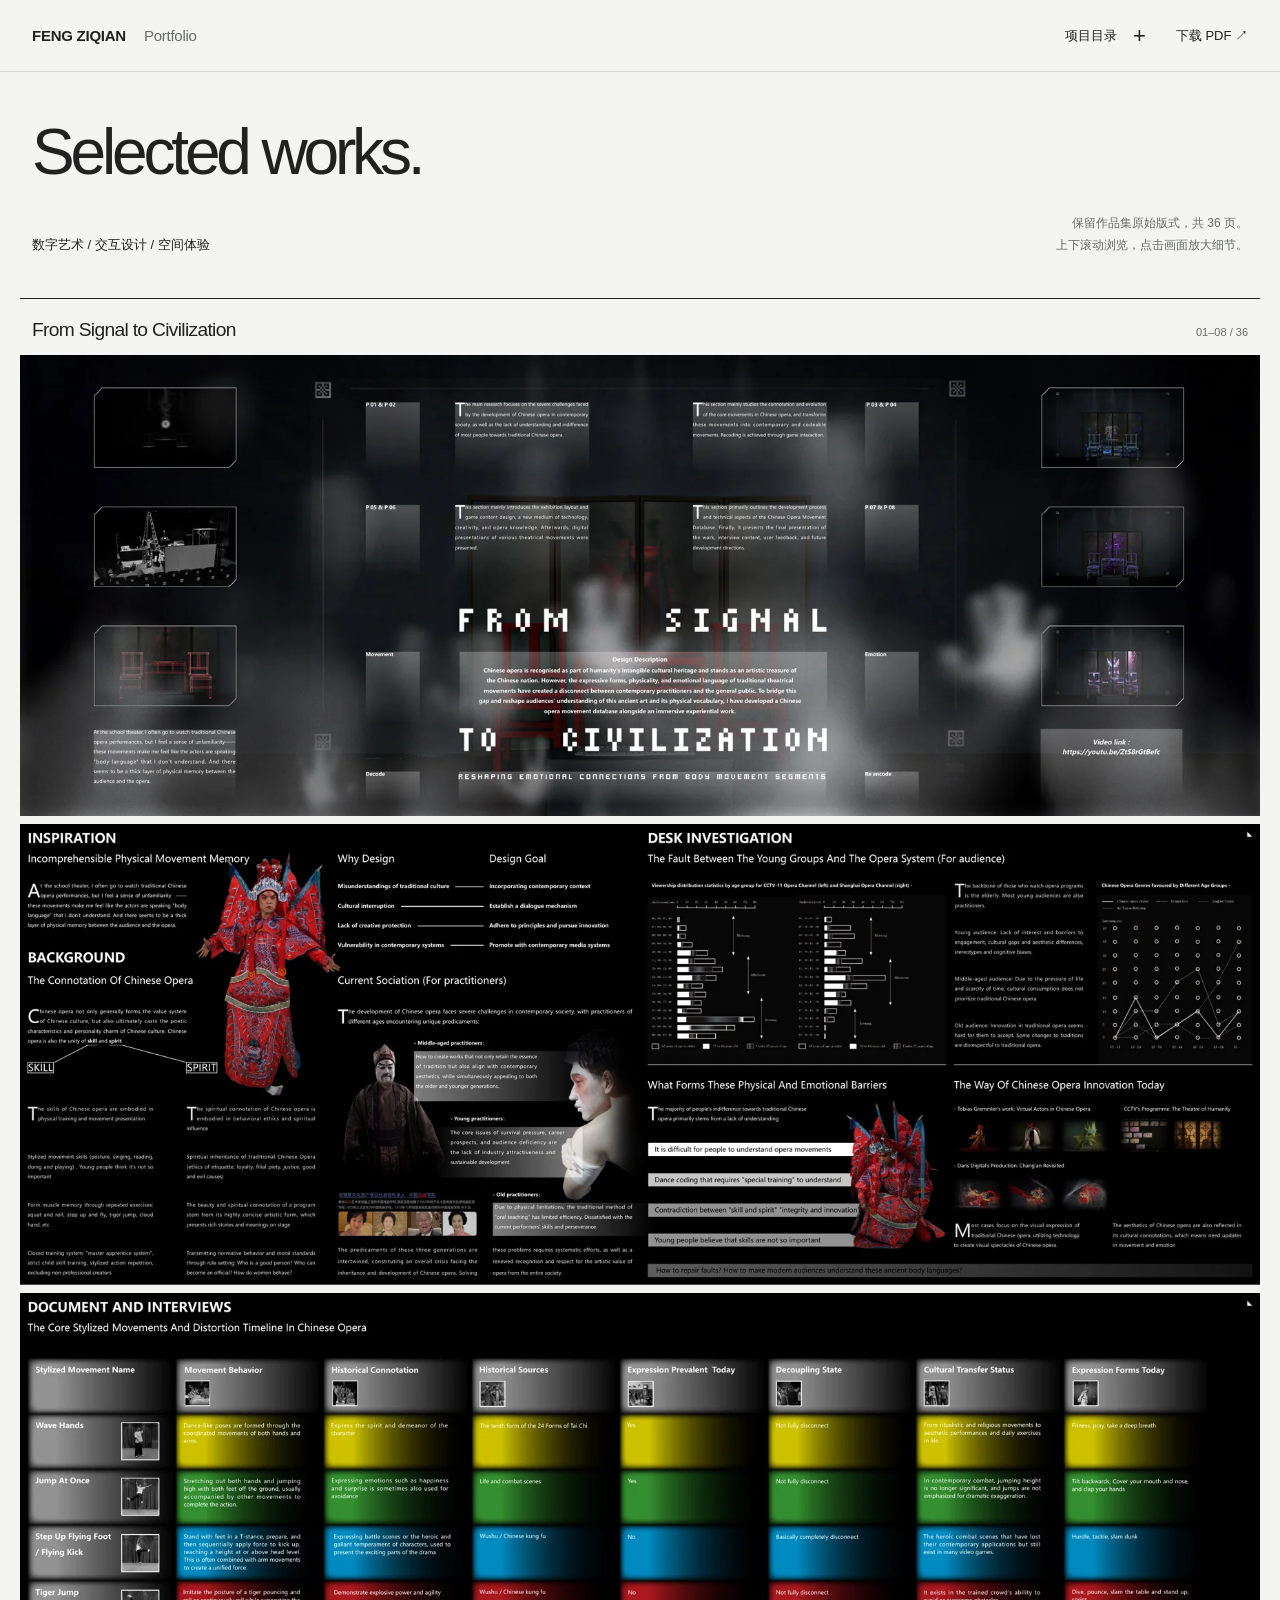
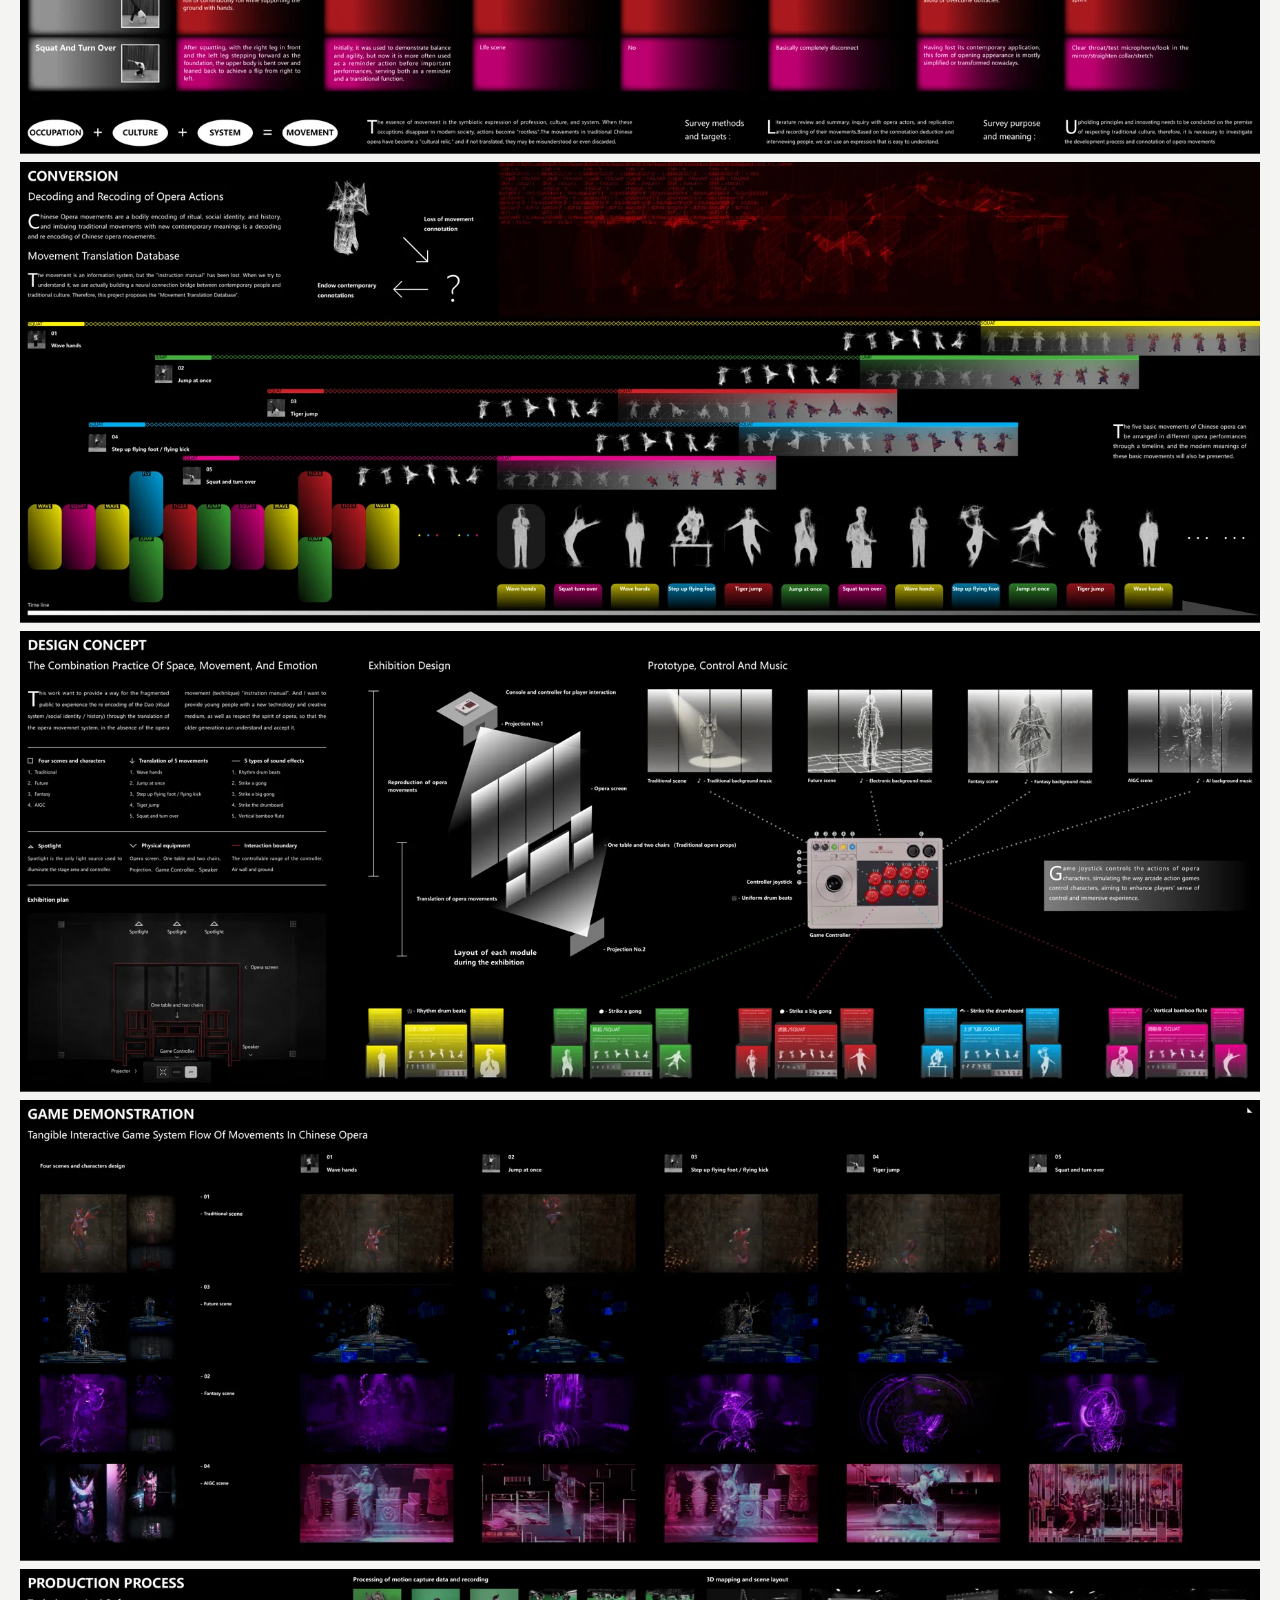
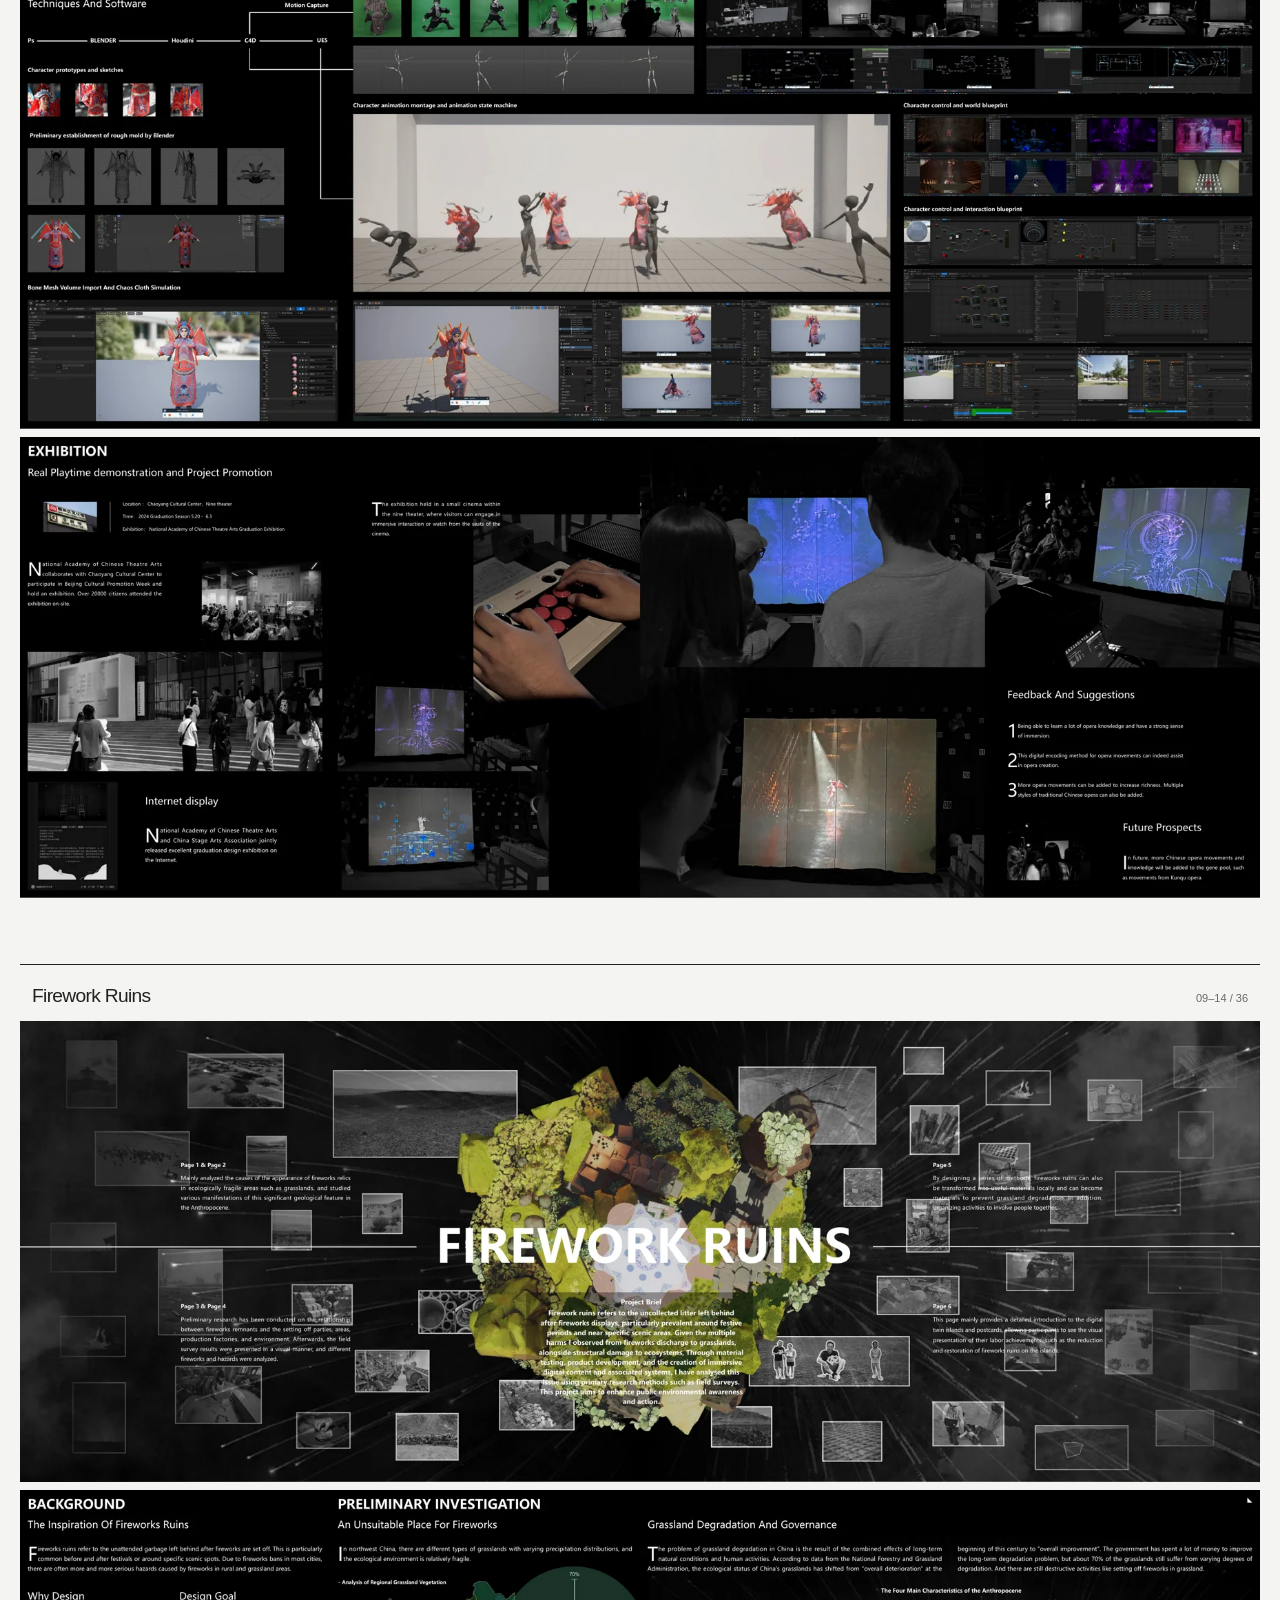
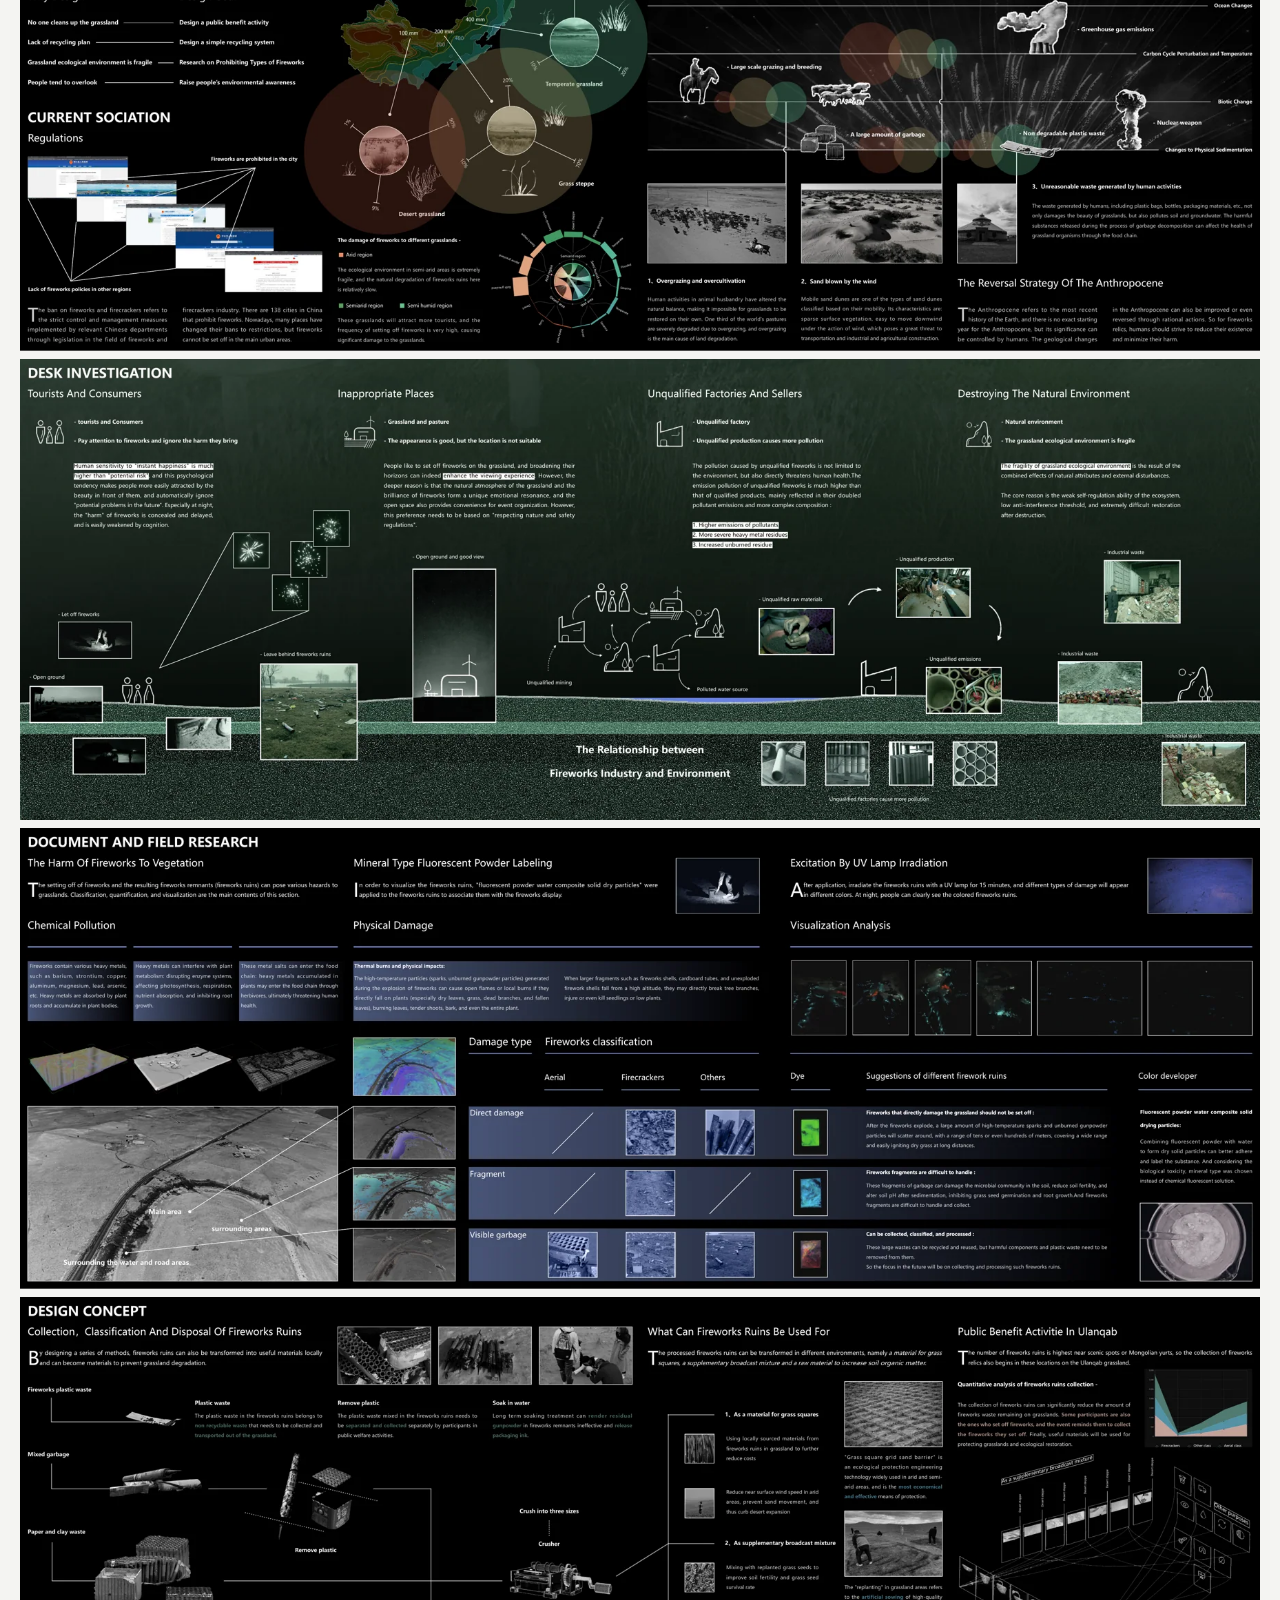
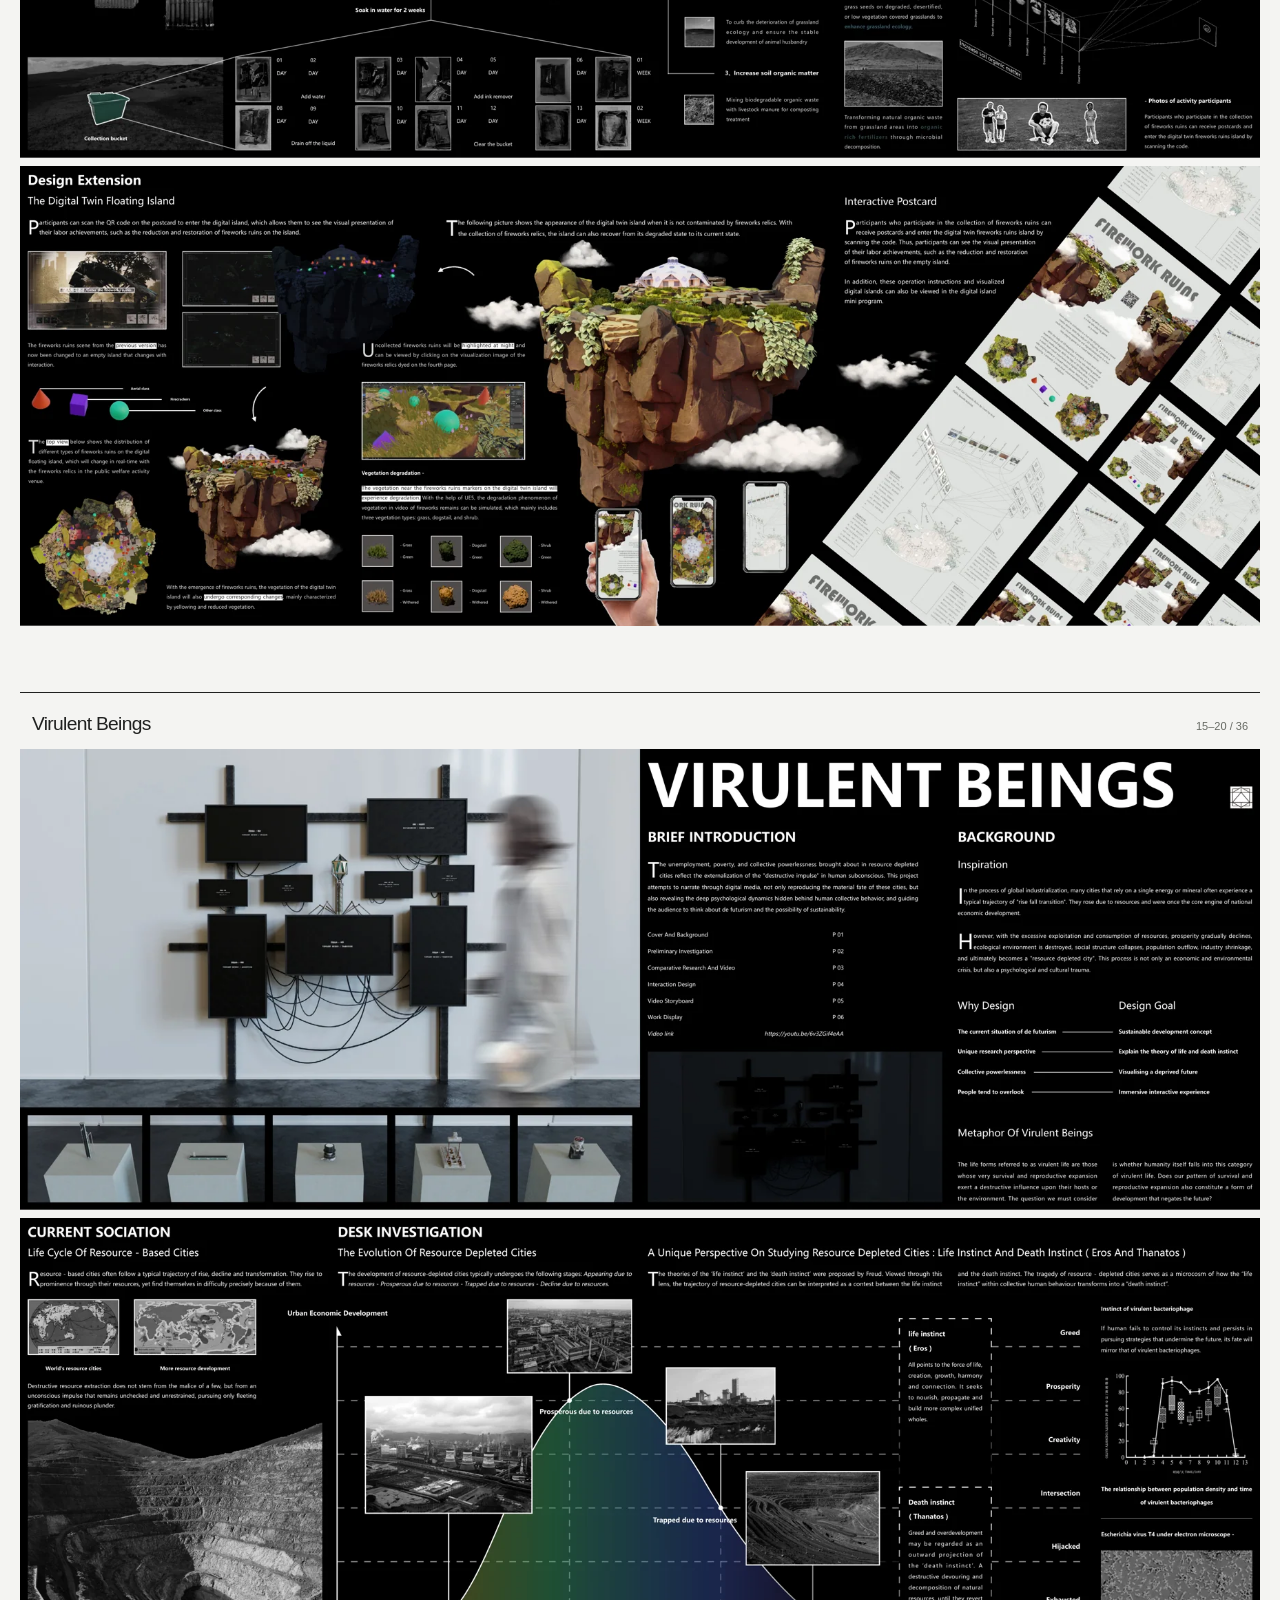
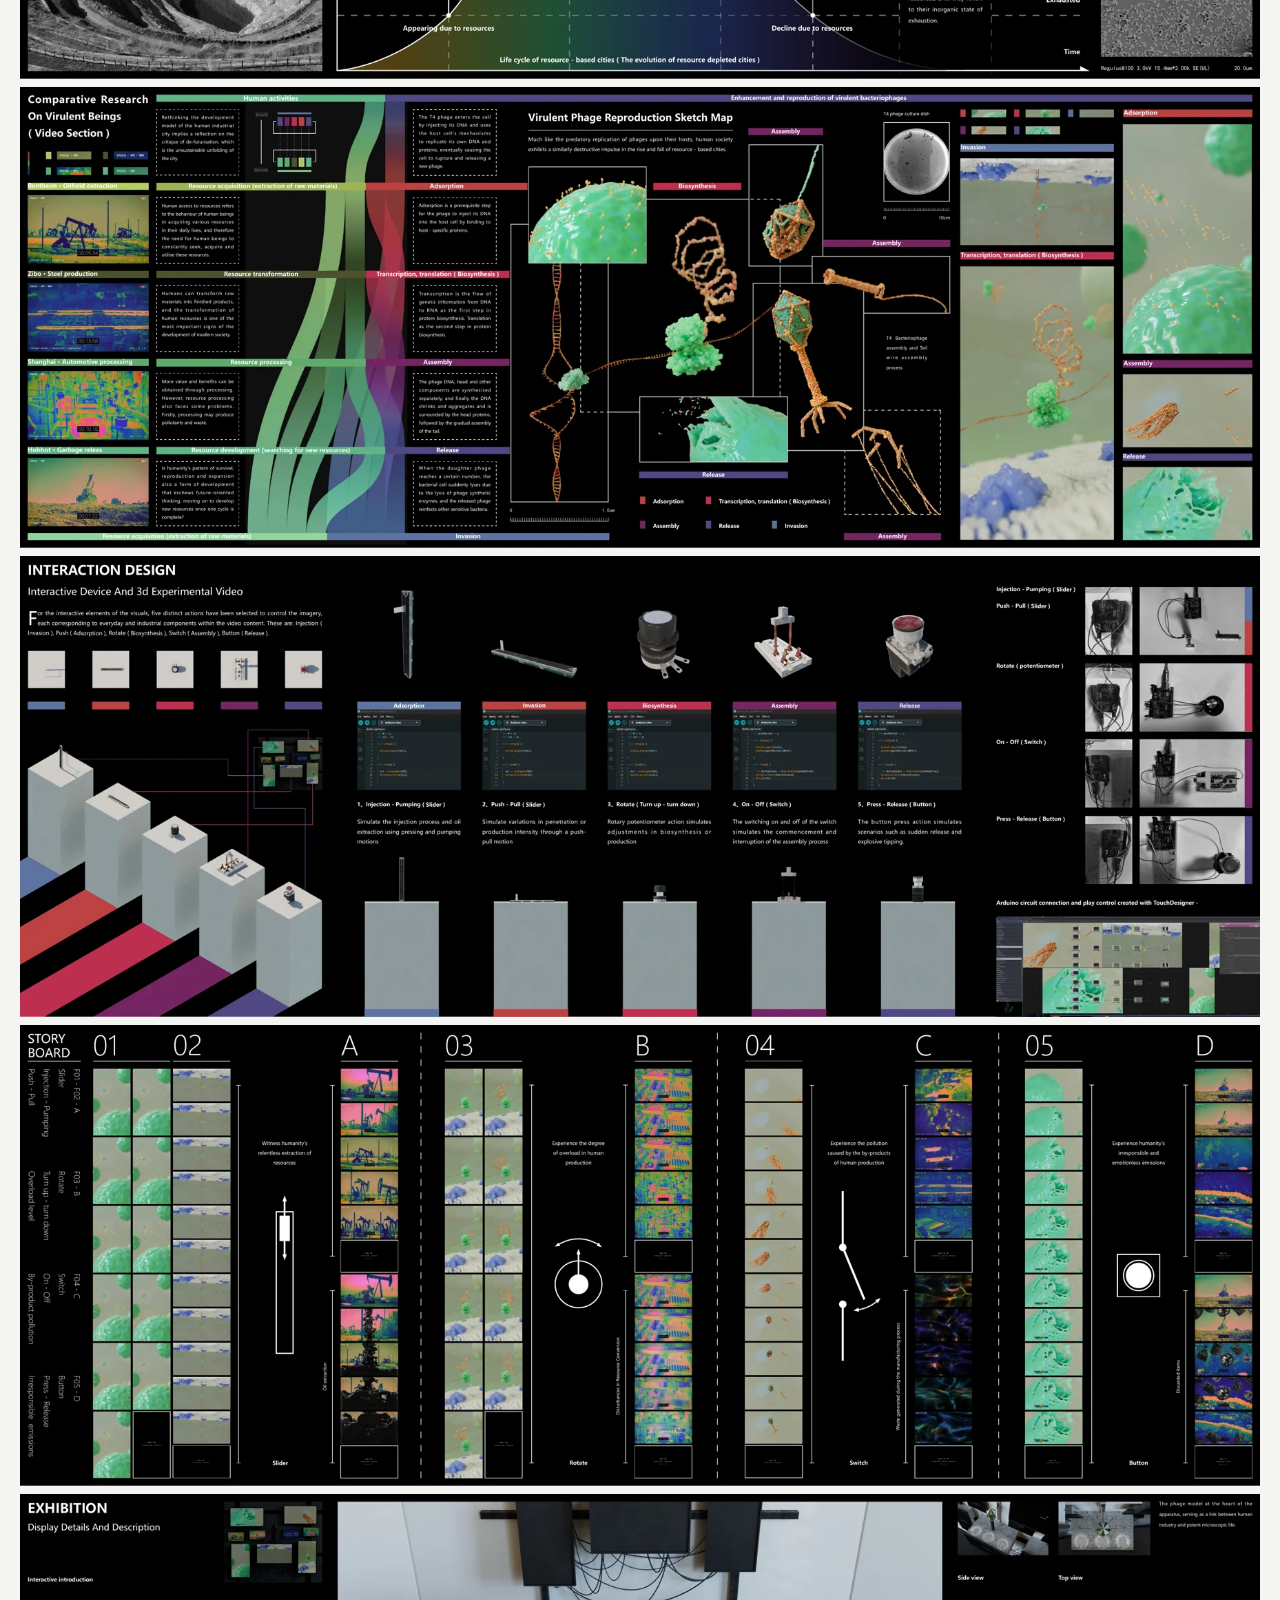
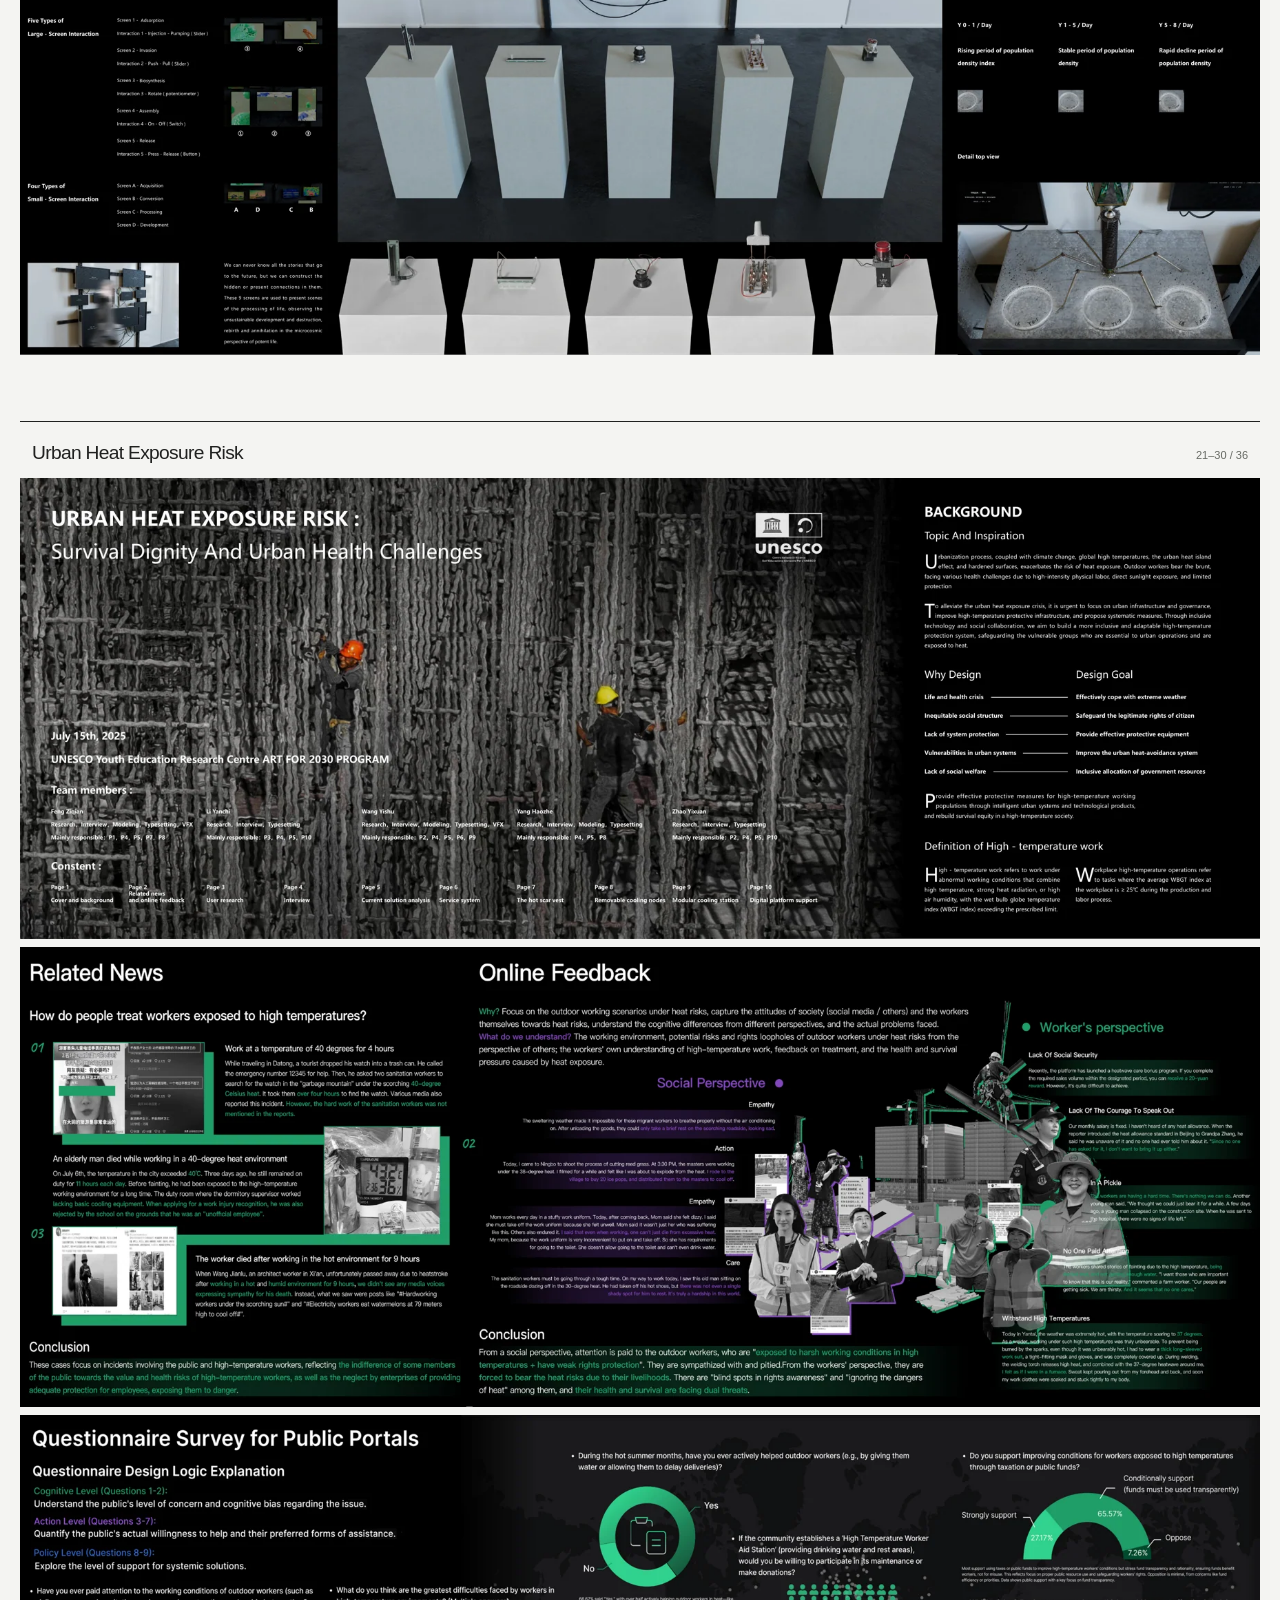
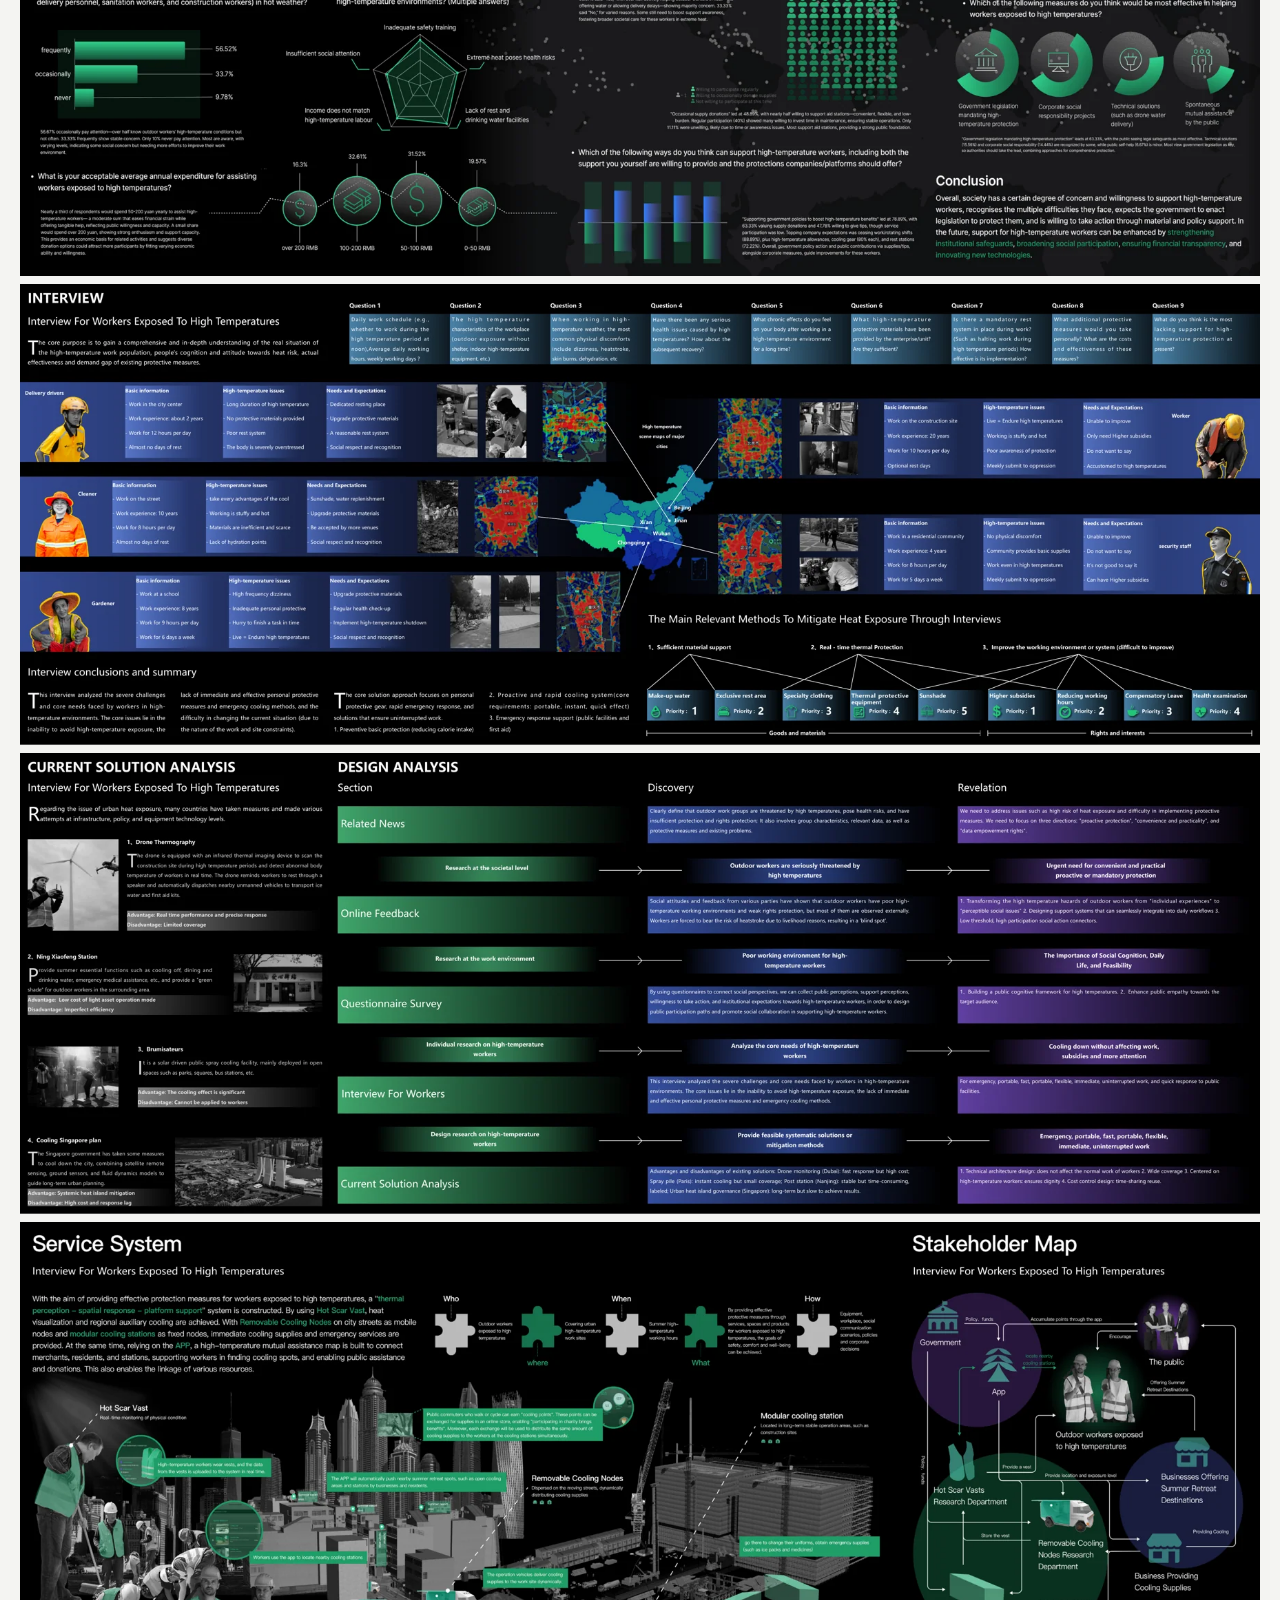
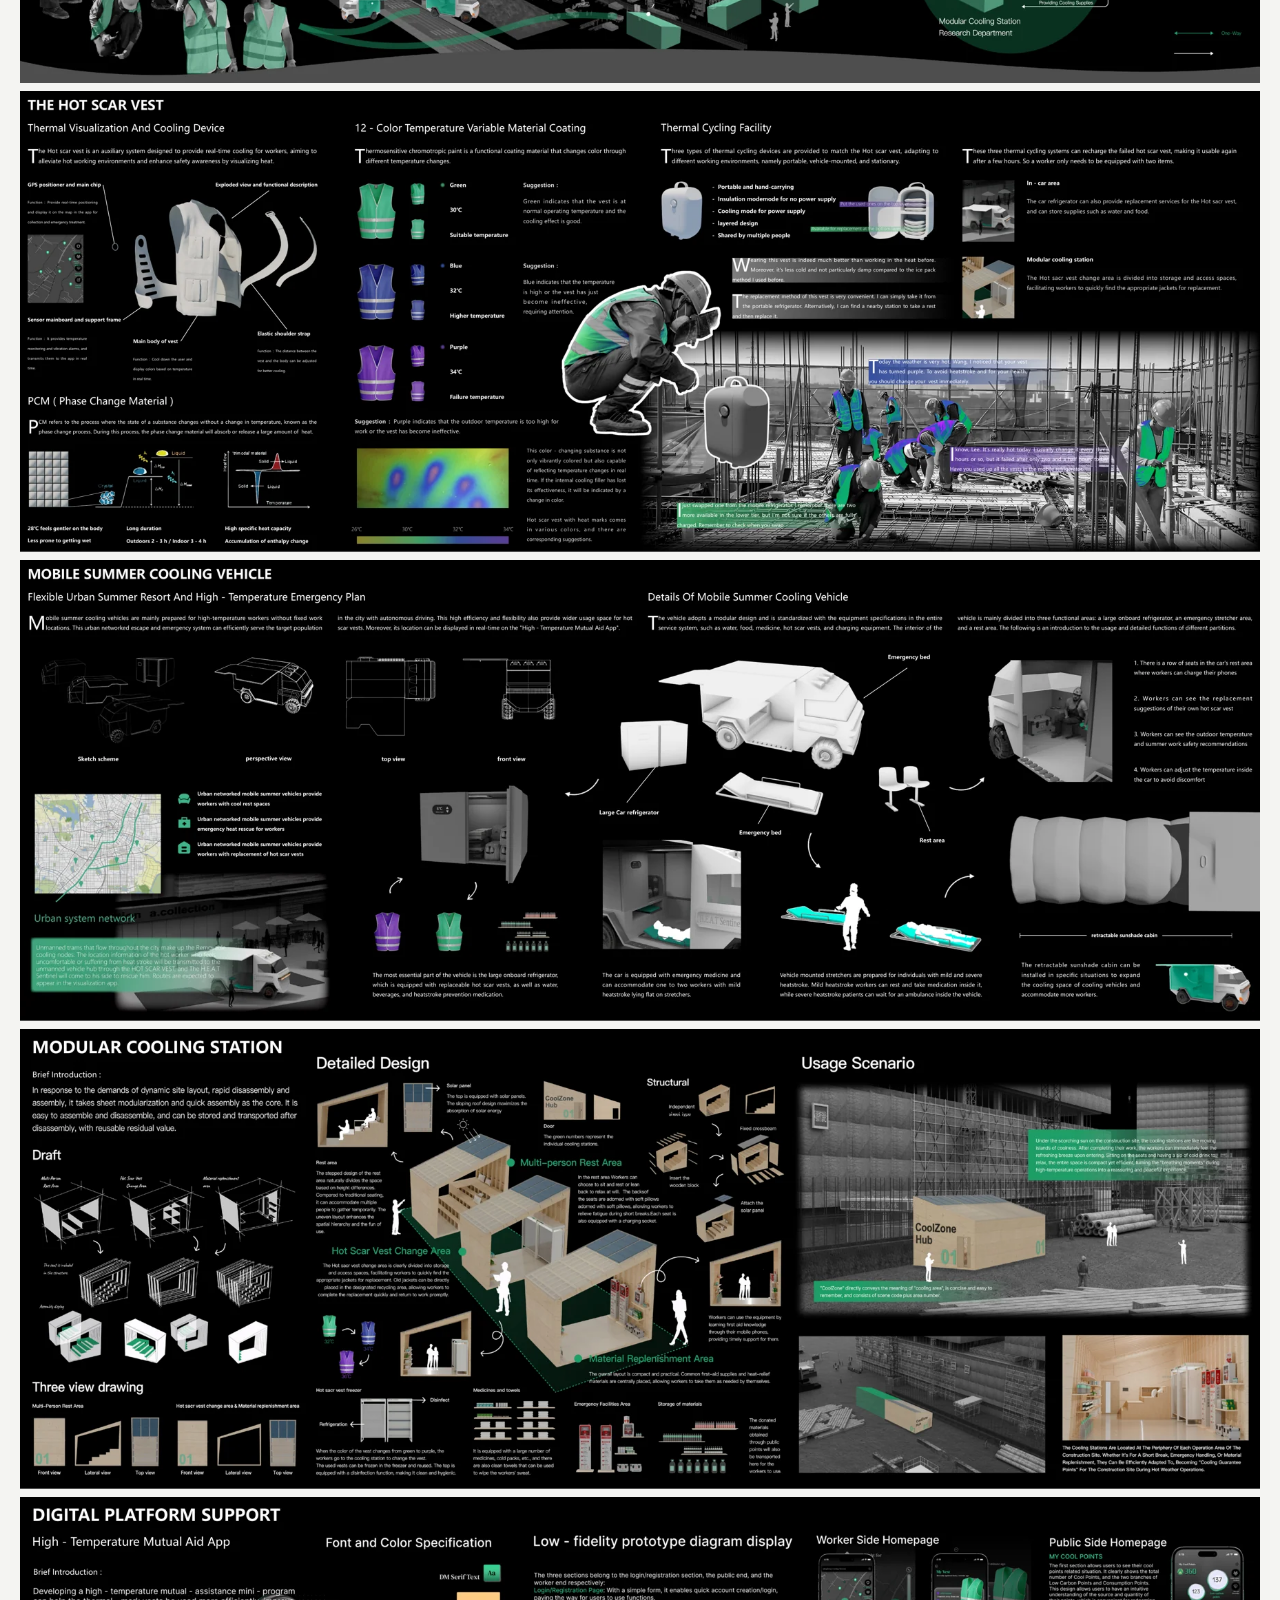
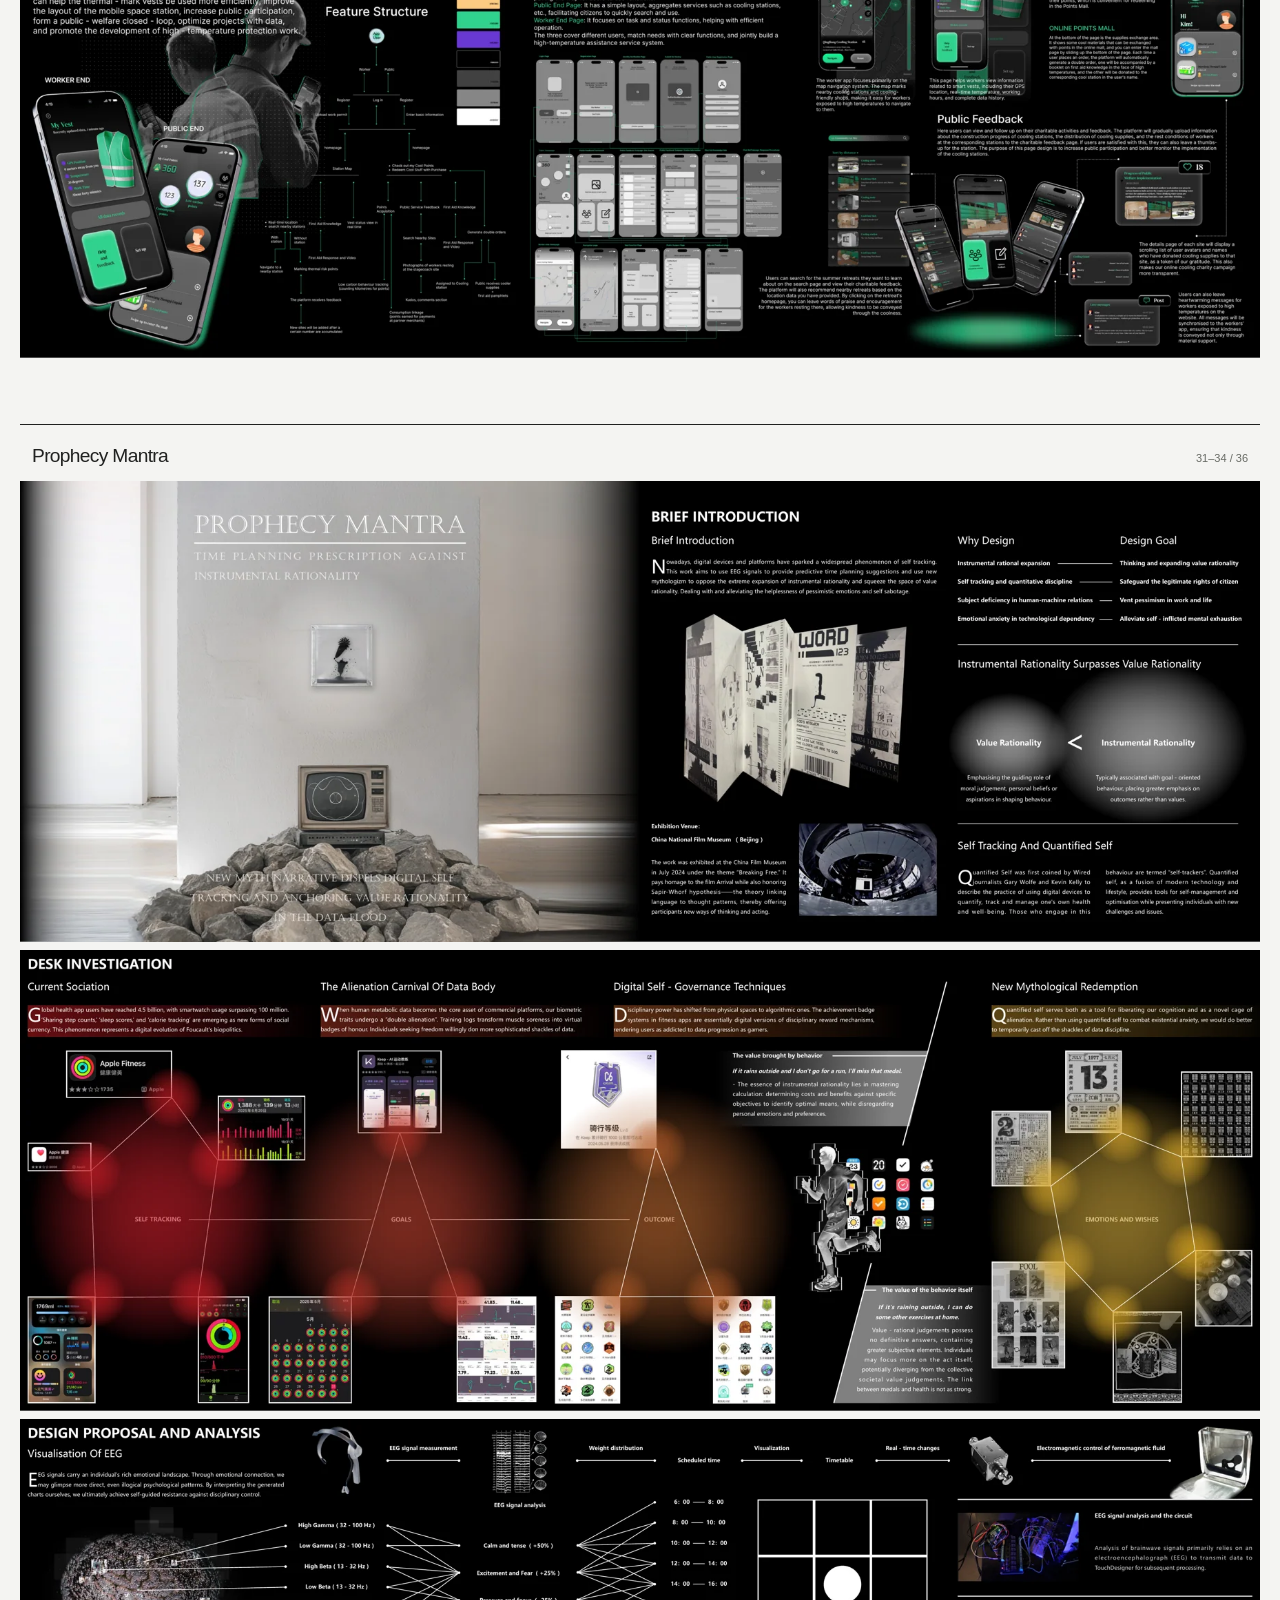
==== index.html @ 0384fb1d "Publish scrollable portfolio with full-resolution artwork" ====
<!doctype html>
<html lang="zh-CN">
<head>
  <meta charset="utf-8">
  <meta name="viewport" content="width=device-width, initial-scale=1">
  <meta name="theme-color" content="#f4f4f2">
  <meta name="description" content="Feng Ziqian 的数字艺术、交互设计与空间体验作品集。在线连续浏览 36 页作品，支持项目目录、放大查看与 PDF 下载。">
  <meta property="og:title" content="Feng Ziqian | Portfolio">
  <meta property="og:description" content="数字艺术 / 交互设计 / 空间体验。在线浏览完整作品集。">
  <meta property="og:type" content="website">
  <meta property="og:image" content="https://fengziqian0206.github.io/Portfolio/assets/social.jpg">
  <link rel="icon" href="data:,">
  <link rel="stylesheet" href="styles.css">
  <script src="app.js" defer></script>
  <title>Feng Ziqian | Portfolio</title>
</head>
<body id="top">
  <a class="skip" href="#works">跳转到作品</a>
  <header class="topbar">
    <a class="brand" href="#top" aria-label="Feng Ziqian，返回顶部">FENG ZIQIAN<span>Portfolio</span></a>
    <div class="tools">
      <details class="index"><summary>项目目录</summary><nav aria-label="作品集项目目录"><a href="#from-signal-to-civilization"><span>From Signal to Civilization</span><small>01–08</small></a><a href="#firework-ruins"><span>Firework Ruins</span><small>09–14</small></a><a href="#virulent-beings"><span>Virulent Beings</span><small>15–20</small></a><a href="#urban-heat-exposure-risk"><span>Urban Heat Exposure Risk</span><small>21–30</small></a><a href="#prophecy-mantra"><span>Prophecy Mantra</span><small>31–34</small></a><a href="#the-realm-of-hybridity"><span>The Realm of Hybridity</span><small>35</small></a><a href="#jingmeng"><span>Jingmeng (Strange Dreamland)</span><small>36</small></a></nav></details>
      <a class="download" href="assets/FengZiqian.pdf" download>下载 PDF ↗</a>
    </div>
  </header>
  <div class="intro">
    <h1>Selected works.</h1>
    <div class="intro-bottom"><p class="disciplines">数字艺术 / 交互设计 / 空间体验</p><p class="reading-note">保留作品集原始版式，共 36 页。<br>上下滚动浏览，点击画面放大细节。</p></div>
  </div>
  <main id="works"><section class="project" id="from-signal-to-civilization" aria-labelledby="title-from-signal-to-civilization">
  <header class="project-head"><h2 id="title-from-signal-to-civilization">From Signal to Civilization</h2><p>01–08 <span aria-hidden="true">/</span> 36</p></header>
  <figure class="page" id="page-01">
  <button type="button" class="page-open" data-project="From Signal to Civilization" data-large="assets/pages/01-large.webp" aria-label="放大查看：From Signal to Civilization，作品集第 1 页" aria-haspopup="dialog">
    <img src="assets/pages/01.webp" srcset="assets/pages/01.webp 1800w, assets/pages/01-large.webp 4200w" sizes="(max-width: 767px) calc(100vw - 16px), (max-width: 1800px) calc(100vw - 40px), 1760px" width="1800" height="669" alt="From Signal to Civilization，作品集第 1 页" fetchpriority="high" loading="eager" decoding="async">
  </button>
</figure><figure class="page" id="page-02">
  <button type="button" class="page-open" data-project="From Signal to Civilization" data-large="assets/pages/02-large.webp" aria-label="放大查看：From Signal to Civilization，作品集第 2 页" aria-haspopup="dialog">
    <img src="assets/pages/02.webp" srcset="assets/pages/02.webp 1800w, assets/pages/02-large.webp 4200w" sizes="(max-width: 767px) calc(100vw - 16px), (max-width: 1800px) calc(100vw - 40px), 1760px" width="1800" height="669" alt="From Signal to Civilization，作品集第 2 页" loading="lazy" decoding="async">
  </button>
</figure><figure class="page" id="page-03">
  <button type="button" class="page-open" data-project="From Signal to Civilization" data-large="assets/pages/03-large.webp" aria-label="放大查看：From Signal to Civilization，作品集第 3 页" aria-haspopup="dialog">
    <img src="assets/pages/03.webp" srcset="assets/pages/03.webp 1800w, assets/pages/03-large.webp 4200w" sizes="(max-width: 767px) calc(100vw - 16px), (max-width: 1800px) calc(100vw - 40px), 1760px" width="1800" height="669" alt="From Signal to Civilization，作品集第 3 页" loading="lazy" decoding="async">
  </button>
</figure><figure class="page" id="page-04">
  <button type="button" class="page-open" data-project="From Signal to Civilization" data-large="assets/pages/04-large.webp" aria-label="放大查看：From Signal to Civilization，作品集第 4 页" aria-haspopup="dialog">
    <img src="assets/pages/04.webp" srcset="assets/pages/04.webp 1800w, assets/pages/04-large.webp 4200w" sizes="(max-width: 767px) calc(100vw - 16px), (max-width: 1800px) calc(100vw - 40px), 1760px" width="1800" height="669" alt="From Signal to Civilization，作品集第 4 页" loading="lazy" decoding="async">
  </button>
</figure><figure class="page" id="page-05">
  <button type="button" class="page-open" data-project="From Signal to Civilization" data-large="assets/pages/05-large.webp" aria-label="放大查看：From Signal to Civilization，作品集第 5 页" aria-haspopup="dialog">
    <img src="assets/pages/05.webp" srcset="assets/pages/05.webp 1800w, assets/pages/05-large.webp 4200w" sizes="(max-width: 767px) calc(100vw - 16px), (max-width: 1800px) calc(100vw - 40px), 1760px" width="1800" height="669" alt="From Signal to Civilization，作品集第 5 页" loading="lazy" decoding="async">
  </button>
</figure><figure class="page" id="page-06">
  <button type="button" class="page-open" data-project="From Signal to Civilization" data-large="assets/pages/06-large.webp" aria-label="放大查看：From Signal to Civilization，作品集第 6 页" aria-haspopup="dialog">
    <img src="assets/pages/06.webp" srcset="assets/pages/06.webp 1800w, assets/pages/06-large.webp 4200w" sizes="(max-width: 767px) calc(100vw - 16px), (max-width: 1800px) calc(100vw - 40px), 1760px" width="1800" height="669" alt="From Signal to Civilization，作品集第 6 页" loading="lazy" decoding="async">
  </button>
</figure><figure class="page" id="page-07">
  <button type="button" class="page-open" data-project="From Signal to Civilization" data-large="assets/pages/07-large.webp" aria-label="放大查看：From Signal to Civilization，作品集第 7 页" aria-haspopup="dialog">
    <img src="assets/pages/07.webp" srcset="assets/pages/07.webp 1800w, assets/pages/07-large.webp 4200w" sizes="(max-width: 767px) calc(100vw - 16px), (max-width: 1800px) calc(100vw - 40px), 1760px" width="1800" height="669" alt="From Signal to Civilization，作品集第 7 页" loading="lazy" decoding="async">
  </button>
</figure><figure class="page" id="page-08">
  <button type="button" class="page-open" data-project="From Signal to Civilization" data-large="assets/pages/08-large.webp" aria-label="放大查看：From Signal to Civilization，作品集第 8 页" aria-haspopup="dialog">
    <img src="assets/pages/08.webp" srcset="assets/pages/08.webp 1800w, assets/pages/08-large.webp 4200w" sizes="(max-width: 767px) calc(100vw - 16px), (max-width: 1800px) calc(100vw - 40px), 1760px" width="1800" height="669" alt="From Signal to Civilization，作品集第 8 页" loading="lazy" decoding="async">
  </button>
</figure>
</section>
<section class="project" id="firework-ruins" aria-labelledby="title-firework-ruins">
  <header class="project-head"><h2 id="title-firework-ruins">Firework Ruins</h2><p>09–14 <span aria-hidden="true">/</span> 36</p></header>
  <figure class="page" id="page-09">
  <button type="button" class="page-open" data-project="Firework Ruins" data-large="assets/pages/09-large.webp" aria-label="放大查看：Firework Ruins，作品集第 9 页" aria-haspopup="dialog">
    <img src="assets/pages/09.webp" srcset="assets/pages/09.webp 1800w, assets/pages/09-large.webp 4200w" sizes="(max-width: 767px) calc(100vw - 16px), (max-width: 1800px) calc(100vw - 40px), 1760px" width="1800" height="669" alt="Firework Ruins，作品集第 9 页" loading="lazy" decoding="async">
  </button>
</figure><figure class="page" id="page-10">
  <button type="button" class="page-open" data-project="Firework Ruins" data-large="assets/pages/10-large.webp" aria-label="放大查看：Firework Ruins，作品集第 10 页" aria-haspopup="dialog">
    <img src="assets/pages/10.webp" srcset="assets/pages/10.webp 1800w, assets/pages/10-large.webp 4200w" sizes="(max-width: 767px) calc(100vw - 16px), (max-width: 1800px) calc(100vw - 40px), 1760px" width="1800" height="669" alt="Firework Ruins，作品集第 10 页" loading="lazy" decoding="async">
  </button>
</figure><figure class="page" id="page-11">
  <button type="button" class="page-open" data-project="Firework Ruins" data-large="assets/pages/11-large.webp" aria-label="放大查看：Firework Ruins，作品集第 11 页" aria-haspopup="dialog">
    <img src="assets/pages/11.webp" srcset="assets/pages/11.webp 1800w, assets/pages/11-large.webp 4200w" sizes="(max-width: 767px) calc(100vw - 16px), (max-width: 1800px) calc(100vw - 40px), 1760px" width="1800" height="669" alt="Firework Ruins，作品集第 11 页" loading="lazy" decoding="async">
  </button>
</figure><figure class="page" id="page-12">
  <button type="button" class="page-open" data-project="Firework Ruins" data-large="assets/pages/12-large.webp" aria-label="放大查看：Firework Ruins，作品集第 12 页" aria-haspopup="dialog">
    <img src="assets/pages/12.webp" srcset="assets/pages/12.webp 1800w, assets/pages/12-large.webp 4200w" sizes="(max-width: 767px) calc(100vw - 16px), (max-width: 1800px) calc(100vw - 40px), 1760px" width="1800" height="669" alt="Firework Ruins，作品集第 12 页" loading="lazy" decoding="async">
  </button>
</figure><figure class="page" id="page-13">
  <button type="button" class="page-open" data-project="Firework Ruins" data-large="assets/pages/13-large.webp" aria-label="放大查看：Firework Ruins，作品集第 13 页" aria-haspopup="dialog">
    <img src="assets/pages/13.webp" srcset="assets/pages/13.webp 1800w, assets/pages/13-large.webp 4200w" sizes="(max-width: 767px) calc(100vw - 16px), (max-width: 1800px) calc(100vw - 40px), 1760px" width="1800" height="669" alt="Firework Ruins，作品集第 13 页" loading="lazy" decoding="async">
  </button>
</figure><figure class="page" id="page-14">
  <button type="button" class="page-open" data-project="Firework Ruins" data-large="assets/pages/14-large.webp" aria-label="放大查看：Firework Ruins，作品集第 14 页" aria-haspopup="dialog">
    <img src="assets/pages/14.webp" srcset="assets/pages/14.webp 1800w, assets/pages/14-large.webp 4200w" sizes="(max-width: 767px) calc(100vw - 16px), (max-width: 1800px) calc(100vw - 40px), 1760px" width="1800" height="669" alt="Firework Ruins，作品集第 14 页" loading="lazy" decoding="async">
  </button>
</figure>
</section>
<section class="project" id="virulent-beings" aria-labelledby="title-virulent-beings">
  <header class="project-head"><h2 id="title-virulent-beings">Virulent Beings</h2><p>15–20 <span aria-hidden="true">/</span> 36</p></header>
  <figure class="page" id="page-15">
  <button type="button" class="page-open" data-project="Virulent Beings" data-large="assets/pages/15-large.webp" aria-label="放大查看：Virulent Beings，作品集第 15 页" aria-haspopup="dialog">
    <img src="assets/pages/15.webp" srcset="assets/pages/15.webp 1800w, assets/pages/15-large.webp 4200w" sizes="(max-width: 767px) calc(100vw - 16px), (max-width: 1800px) calc(100vw - 40px), 1760px" width="1800" height="669" alt="Virulent Beings，作品集第 15 页" loading="lazy" decoding="async">
  </button>
</figure><figure class="page" id="page-16">
  <button type="button" class="page-open" data-project="Virulent Beings" data-large="assets/pages/16-large.webp" aria-label="放大查看：Virulent Beings，作品集第 16 页" aria-haspopup="dialog">
    <img src="assets/pages/16.webp" srcset="assets/pages/16.webp 1800w, assets/pages/16-large.webp 4200w" sizes="(max-width: 767px) calc(100vw - 16px), (max-width: 1800px) calc(100vw - 40px), 1760px" width="1800" height="669" alt="Virulent Beings，作品集第 16 页" loading="lazy" decoding="async">
  </button>
</figure><figure class="page" id="page-17">
  <button type="button" class="page-open" data-project="Virulent Beings" data-large="assets/pages/17-large.webp" aria-label="放大查看：Virulent Beings，作品集第 17 页" aria-haspopup="dialog">
    <img src="assets/pages/17.webp" srcset="assets/pages/17.webp 1800w, assets/pages/17-large.webp 4200w" sizes="(max-width: 767px) calc(100vw - 16px), (max-width: 1800px) calc(100vw - 40px), 1760px" width="1800" height="669" alt="Virulent Beings，作品集第 17 页" loading="lazy" decoding="async">
  </button>
</figure><figure class="page" id="page-18">
  <button type="button" class="page-open" data-project="Virulent Beings" data-large="assets/pages/18-large.webp" aria-label="放大查看：Virulent Beings，作品集第 18 页" aria-haspopup="dialog">
    <img src="assets/pages/18.webp" srcset="assets/pages/18.webp 1800w, assets/pages/18-large.webp 4200w" sizes="(max-width: 767px) calc(100vw - 16px), (max-width: 1800px) calc(100vw - 40px), 1760px" width="1800" height="669" alt="Virulent Beings，作品集第 18 页" loading="lazy" decoding="async">
  </button>
</figure><figure class="page" id="page-19">
  <button type="button" class="page-open" data-project="Virulent Beings" data-large="assets/pages/19-large.webp" aria-label="放大查看：Virulent Beings，作品集第 19 页" aria-haspopup="dialog">
    <img src="assets/pages/19.webp" srcset="assets/pages/19.webp 1800w, assets/pages/19-large.webp 4200w" sizes="(max-width: 767px) calc(100vw - 16px), (max-width: 1800px) calc(100vw - 40px), 1760px" width="1800" height="669" alt="Virulent Beings，作品集第 19 页" loading="lazy" decoding="async">
  </button>
</figure><figure class="page" id="page-20">
  <button type="button" class="page-open" data-project="Virulent Beings" data-large="assets/pages/20-large.webp" aria-label="放大查看：Virulent Beings，作品集第 20 页" aria-haspopup="dialog">
    <img src="assets/pages/20.webp" srcset="assets/pages/20.webp 1800w, assets/pages/20-large.webp 4200w" sizes="(max-width: 767px) calc(100vw - 16px), (max-width: 1800px) calc(100vw - 40px), 1760px" width="1800" height="669" alt="Virulent Beings，作品集第 20 页" loading="lazy" decoding="async">
  </button>
</figure>
</section>
<section class="project" id="urban-heat-exposure-risk" aria-labelledby="title-urban-heat-exposure-risk">
  <header class="project-head"><h2 id="title-urban-heat-exposure-risk">Urban Heat Exposure Risk</h2><p>21–30 <span aria-hidden="true">/</span> 36</p></header>
  <figure class="page" id="page-21">
  <button type="button" class="page-open" data-project="Urban Heat Exposure Risk" data-large="assets/pages/21-large.webp" aria-label="放大查看：Urban Heat Exposure Risk，作品集第 21 页" aria-haspopup="dialog">
    <img src="assets/pages/21.webp" srcset="assets/pages/21.webp 1800w, assets/pages/21-large.webp 4200w" sizes="(max-width: 767px) calc(100vw - 16px), (max-width: 1800px) calc(100vw - 40px), 1760px" width="1800" height="669" alt="Urban Heat Exposure Risk，作品集第 21 页" loading="lazy" decoding="async">
  </button>
</figure><figure class="page" id="page-22">
  <button type="button" class="page-open" data-project="Urban Heat Exposure Risk" data-large="assets/pages/22-large.webp" aria-label="放大查看：Urban Heat Exposure Risk，作品集第 22 页" aria-haspopup="dialog">
    <img src="assets/pages/22.webp" srcset="assets/pages/22.webp 1800w, assets/pages/22-large.webp 4200w" sizes="(max-width: 767px) calc(100vw - 16px), (max-width: 1800px) calc(100vw - 40px), 1760px" width="1800" height="669" alt="Urban Heat Exposure Risk，作品集第 22 页" loading="lazy" decoding="async">
  </button>
</figure><figure class="page" id="page-23">
  <button type="button" class="page-open" data-project="Urban Heat Exposure Risk" data-large="assets/pages/23-large.webp" aria-label="放大查看：Urban Heat Exposure Risk，作品集第 23 页" aria-haspopup="dialog">
    <img src="assets/pages/23.webp" srcset="assets/pages/23.webp 1800w, assets/pages/23-large.webp 4200w" sizes="(max-width: 767px) calc(100vw - 16px), (max-width: 1800px) calc(100vw - 40px), 1760px" width="1800" height="669" alt="Urban Heat Exposure Risk，作品集第 23 页" loading="lazy" decoding="async">
  </button>
</figure><figure class="page" id="page-24">
  <button type="button" class="page-open" data-project="Urban Heat Exposure Risk" data-large="assets/pages/24-large.webp" aria-label="放大查看：Urban Heat Exposure Risk，作品集第 24 页" aria-haspopup="dialog">
    <img src="assets/pages/24.webp" srcset="assets/pages/24.webp 1800w, assets/pages/24-large.webp 4200w" sizes="(max-width: 767px) calc(100vw - 16px), (max-width: 1800px) calc(100vw - 40px), 1760px" width="1800" height="669" alt="Urban Heat Exposure Risk，作品集第 24 页" loading="lazy" decoding="async">
  </button>
</figure><figure class="page" id="page-25">
  <button type="button" class="page-open" data-project="Urban Heat Exposure Risk" data-large="assets/pages/25-large.webp" aria-label="放大查看：Urban Heat Exposure Risk，作品集第 25 页" aria-haspopup="dialog">
    <img src="assets/pages/25.webp" srcset="assets/pages/25.webp 1800w, assets/pages/25-large.webp 4200w" sizes="(max-width: 767px) calc(100vw - 16px), (max-width: 1800px) calc(100vw - 40px), 1760px" width="1800" height="669" alt="Urban Heat Exposure Risk，作品集第 25 页" loading="lazy" decoding="async">
  </button>
</figure><figure class="page" id="page-26">
  <button type="button" class="page-open" data-project="Urban Heat Exposure Risk" data-large="assets/pages/26-large.webp" aria-label="放大查看：Urban Heat Exposure Risk，作品集第 26 页" aria-haspopup="dialog">
    <img src="assets/pages/26.webp" srcset="assets/pages/26.webp 1800w, assets/pages/26-large.webp 4200w" sizes="(max-width: 767px) calc(100vw - 16px), (max-width: 1800px) calc(100vw - 40px), 1760px" width="1800" height="669" alt="Urban Heat Exposure Risk，作品集第 26 页" loading="lazy" decoding="async">
  </button>
</figure><figure class="page" id="page-27">
  <button type="button" class="page-open" data-project="Urban Heat Exposure Risk" data-large="assets/pages/27-large.webp" aria-label="放大查看：Urban Heat Exposure Risk，作品集第 27 页" aria-haspopup="dialog">
    <img src="assets/pages/27.webp" srcset="assets/pages/27.webp 1800w, assets/pages/27-large.webp 4200w" sizes="(max-width: 767px) calc(100vw - 16px), (max-width: 1800px) calc(100vw - 40px), 1760px" width="1800" height="669" alt="Urban Heat Exposure Risk，作品集第 27 页" loading="lazy" decoding="async">
  </button>
</figure><figure class="page" id="page-28">
  <button type="button" class="page-open" data-project="Urban Heat Exposure Risk" data-large="assets/pages/28-large.webp" aria-label="放大查看：Urban Heat Exposure Risk，作品集第 28 页" aria-haspopup="dialog">
    <img src="assets/pages/28.webp" srcset="assets/pages/28.webp 1800w, assets/pages/28-large.webp 4200w" sizes="(max-width: 767px) calc(100vw - 16px), (max-width: 1800px) calc(100vw - 40px), 1760px" width="1800" height="669" alt="Urban Heat Exposure Risk，作品集第 28 页" loading="lazy" decoding="async">
  </button>
</figure><figure class="page" id="page-29">
  <button type="button" class="page-open" data-project="Urban Heat Exposure Risk" data-large="assets/pages/29-large.webp" aria-label="放大查看：Urban Heat Exposure Risk，作品集第 29 页" aria-haspopup="dialog">
    <img src="assets/pages/29.webp" srcset="assets/pages/29.webp 1800w, assets/pages/29-large.webp 4200w" sizes="(max-width: 767px) calc(100vw - 16px), (max-width: 1800px) calc(100vw - 40px), 1760px" width="1800" height="669" alt="Urban Heat Exposure Risk，作品集第 29 页" loading="lazy" decoding="async">
  </button>
</figure><figure class="page" id="page-30">
  <button type="button" class="page-open" data-project="Urban Heat Exposure Risk" data-large="assets/pages/30-large.webp" aria-label="放大查看：Urban Heat Exposure Risk，作品集第 30 页" aria-haspopup="dialog">
    <img src="assets/pages/30.webp" srcset="assets/pages/30.webp 1800w, assets/pages/30-large.webp 4200w" sizes="(max-width: 767px) calc(100vw - 16px), (max-width: 1800px) calc(100vw - 40px), 1760px" width="1800" height="669" alt="Urban Heat Exposure Risk，作品集第 30 页" loading="lazy" decoding="async">
  </button>
</figure>
</section>
<section class="project" id="prophecy-mantra" aria-labelledby="title-prophecy-mantra">
  <header class="project-head"><h2 id="title-prophecy-mantra">Prophecy Mantra</h2><p>31–34 <span aria-hidden="true">/</span> 36</p></header>
  <figure class="page" id="page-31">
  <button type="button" class="page-open" data-project="Prophecy Mantra" data-large="assets/pages/31-large.webp" aria-label="放大查看：Prophecy Mantra，作品集第 31 页" aria-haspopup="dialog">
    <img src="assets/pages/31.webp" srcset="assets/pages/31.webp 1800w, assets/pages/31-large.webp 4200w" sizes="(max-width: 767px) calc(100vw - 16px), (max-width: 1800px) calc(100vw - 40px), 1760px" width="1800" height="669" alt="Prophecy Mantra，作品集第 31 页" loading="lazy" decoding="async">
  </button>
</figure><figure class="page" id="page-32">
  <button type="button" class="page-open" data-project="Prophecy Mantra" data-large="assets/pages/32-large.webp" aria-label="放大查看：Prophecy Mantra，作品集第 32 页" aria-haspopup="dialog">
    <img src="assets/pages/32.webp" srcset="assets/pages/32.webp 1800w, assets/pages/32-large.webp 4200w" sizes="(max-width: 767px) calc(100vw - 16px), (max-width: 1800px) calc(100vw - 40px), 1760px" width="1800" height="669" alt="Prophecy Mantra，作品集第 32 页" loading="lazy" decoding="async">
  </button>
</figure><figure class="page" id="page-33">
  <button type="button" class="page-open" data-project="Prophecy Mantra" data-large="assets/pages/33-large.webp" aria-label="放大查看：Prophecy Mantra，作品集第 33 页" aria-haspopup="dialog">
    <img src="assets/pages/33.webp" srcset="assets/pages/33.webp 1800w, assets/pages/33-large.webp 4200w" sizes="(max-width: 767px) calc(100vw - 16px), (max-width: 1800px) calc(100vw - 40px), 1760px" width="1800" height="669" alt="Prophecy Mantra，作品集第 33 页" loading="lazy" decoding="async">
  </button>
</figure><figure class="page" id="page-34">
  <button type="button" class="page-open" data-project="Prophecy Mantra" data-large="assets/pages/34-large.webp" aria-label="放大查看：Prophecy Mantra，作品集第 34 页" aria-haspopup="dialog">
    <img src="assets/pages/34.webp" srcset="assets/pages/34.webp 1800w, assets/pages/34-large.webp 4200w" sizes="(max-width: 767px) calc(100vw - 16px), (max-width: 1800px) calc(100vw - 40px), 1760px" width="1800" height="669" alt="Prophecy Mantra，作品集第 34 页" loading="lazy" decoding="async">
  </button>
</figure>
</section>
<section class="project" id="the-realm-of-hybridity" aria-labelledby="title-the-realm-of-hybridity">
  <header class="project-head"><h2 id="title-the-realm-of-hybridity">The Realm of Hybridity</h2><p>35 <span aria-hidden="true">/</span> 36</p></header>
  <figure class="page" id="page-35">
  <button type="button" class="page-open" data-project="The Realm of Hybridity" data-large="assets/pages/35-large.webp" aria-label="放大查看：The Realm of Hybridity，作品集第 35 页" aria-haspopup="dialog">
    <img src="assets/pages/35.webp" srcset="assets/pages/35.webp 1800w, assets/pages/35-large.webp 4200w" sizes="(max-width: 767px) calc(100vw - 16px), (max-width: 1800px) calc(100vw - 40px), 1760px" width="1800" height="669" alt="The Realm of Hybridity，作品集第 35 页" loading="lazy" decoding="async">
  </button>
</figure>
</section>
<section class="project" id="jingmeng" aria-labelledby="title-jingmeng">
  <header class="project-head"><h2 id="title-jingmeng">Jingmeng (Strange Dreamland)</h2><p>36 <span aria-hidden="true">/</span> 36</p></header>
  <figure class="page" id="page-36">
  <button type="button" class="page-open" data-project="Jingmeng (Strange Dreamland)" data-large="assets/pages/36-large.webp" aria-label="放大查看：Jingmeng (Strange Dreamland)，作品集第 36 页" aria-haspopup="dialog">
    <img src="assets/pages/36.webp" srcset="assets/pages/36.webp 1800w, assets/pages/36-large.webp 4200w" sizes="(max-width: 767px) calc(100vw - 16px), (max-width: 1800px) calc(100vw - 40px), 1760px" width="1800" height="669" alt="Jingmeng (Strange Dreamland)，作品集第 36 页" loading="lazy" decoding="async">
  </button>
</figure>
</section></main>
  <footer class="footer"><p>Feng Ziqian<br>Portfolio</p><a href="#top">返回顶部 ↑</a></footer>
  <dialog class="viewer" id="viewer" aria-labelledby="viewer-title">
    <header class="viewer-toolbar"><span class="viewer-title" id="viewer-title"></span><div class="viewer-actions"><button type="button" id="previous" aria-label="上一页">上一页</button><button type="button" id="next" aria-label="下一页">下一页</button><button type="button" id="zoom" aria-pressed="false">放大细节</button><button type="button" id="close-viewer" autofocus>关闭 Esc</button></div></header>
    <div class="viewer-stage" id="viewer-stage"><img id="viewer-image" alt=""></div>
    <p class="viewer-help">点击画面或「放大细节」，滚动查看局部</p>
  </dialog>
</body>
</html>
---- styles.css ----
:root { color-scheme: light; --paper: #f4f4f2; --ink: #202120; --muted: #686b65; --line: #d7d9d3; }
* { box-sizing: border-box; }
html { scroll-behavior: smooth; scroll-padding-top: 86px; }
body { margin: 0; background: var(--paper); color: var(--ink); font-family: Arial, 'Microsoft YaHei', sans-serif; }
body:has(dialog[open]) { overflow: hidden; }
a { color: inherit; text-decoration: none; }
button, select { font: inherit; }
button, a, summary { -webkit-tap-highlight-color: transparent; }
button, summary { cursor: pointer; }
button { color: inherit; }
:focus-visible { outline: 3px solid #3b6248; outline-offset: 5px; }
.skip { position: fixed; top: -100px; left: 20px; padding: 12px 20px; background: white; z-index: 30; }
.skip:focus { top: 12px; }
.topbar { height: 72px; padding: 0 32px; position: sticky; top: 0; z-index: 10; display: flex; align-items: center; justify-content: space-between; gap: 20px; background: var(--paper); border-bottom: 1px solid var(--line); }
.brand { font-size: 15px; font-weight: 700; letter-spacing: -.25px; white-space: nowrap; }
.brand span { color: var(--muted); font-weight: 400; margin-left: 18px; }
.tools { display: flex; align-items: center; gap: 30px; font-size: 13px; }
.download { white-space: nowrap; }
.download:hover, .footer a:hover { text-decoration: underline; text-underline-offset: 5px; }
.index { position: relative; }
.index summary { list-style: none; display: flex; align-items: center; gap: 16px; min-height: 44px; }
.index summary::-webkit-details-marker { display: none; }
.index summary::after { content: '+'; font-size: 22px; font-weight: 400; }
.index[open] summary::after { content: '−'; }
.index nav { position: absolute; right: 0; top: 53px; width: min(430px, calc(100vw - 32px)); padding: 14px 24px; background: var(--paper); border: 1px solid var(--line); box-shadow: 0 12px 32px #20212014; }
.index nav a { display: grid; grid-template-columns: 1fr auto; align-items: center; gap: 20px; padding: 15px 0; border-bottom: 1px solid var(--line); font-size: 13px; line-height: 1.5; }
.index nav a:last-child { border-bottom: 0; }
.index nav a:hover { color: #3b6248; }
.index nav small { font-size: 11px; color: var(--muted); white-space: nowrap; }
.intro { max-width: 1800px; margin: auto; padding: 48px 32px 42px; }
h1 { font-size: clamp(44px, 5vw, 80px); line-height: 1.02; font-weight: 500; letter-spacing: -.065em; margin: 0 0 28px; }
.intro-bottom { display: flex; align-items: end; justify-content: space-between; gap: 24px; }
.disciplines { font-size: 13px; line-height: 1.8; margin: 0; }
.reading-note { margin: 0; color: var(--muted); font-size: 12px; line-height: 1.8; text-align: right; }
main { max-width: 1800px; margin: auto; padding: 0 20px; }
.project { margin-bottom: 66px; scroll-margin-top: 12px; }
.project-head { display: flex; align-items: baseline; justify-content: space-between; gap: 20px; padding: 20px 12px 14px; border-top: 1px solid var(--ink); }
h2 { margin: 0; font-size: clamp(15px, 1.5vw, 21px); letter-spacing: -.035em; font-weight: 500; }
.project-head p { margin: 0; color: var(--muted); font-size: 11px; white-space: nowrap; font-variant-numeric: tabular-nums; }
.page { margin: 0 0 8px; }
.page-open { display: block; padding: 0; border: 0; background: #e5e5e2; width: 100%; cursor: zoom-in; }
.page img { display: block; width: 100%; height: auto; }
.page:has(.image-error) { padding: 24px; border: 1px solid var(--line); }
.image-error { margin: 12px 0 0; font-size: 13px; }
.image-error a { text-decoration: underline; }
.footer { max-width: 1800px; margin: 0 auto; padding: 0 32px 36px; display: flex; justify-content: space-between; gap: 24px; color: var(--muted); font-size: 12px; line-height: 1.8; }
.footer p { margin: 0; }
.footer a { color: var(--ink); }
.viewer { position: fixed; inset: 0; width: 100%; max-width: none; height: 100dvh; max-height: none; margin: 0; padding: 0; border: 0; background: #f4f4f2; color: var(--ink); }
.viewer::backdrop { background: #f4f4f2; }
.viewer-toolbar { height: 68px; padding: 0 24px; display: flex; align-items: center; justify-content: space-between; gap: 12px; border-bottom: 1px solid var(--line); }
.viewer-title { min-width: 0; font-size: 13px; white-space: nowrap; overflow: hidden; text-overflow: ellipsis; }
.viewer-actions { display: flex; gap: 6px; align-items: center; }
.viewer-actions button { min-width: 44px; min-height: 44px; padding: 8px 12px; border: 1px solid var(--line); border-radius: 0; background: transparent; font-size: 13px; white-space: nowrap; }
.viewer-actions button:hover { background: #e4e6df; }
.viewer-actions button:active { background: #d8dcd3; }
.viewer-actions button:disabled { opacity: .35; cursor: default; }
.viewer-stage { overflow: auto; height: calc(100dvh - 68px); display: flex; align-items: flex-start; }
.viewer-stage img { display: block; flex: none; width: 100%; height: auto; margin: auto; cursor: zoom-in; }
.viewer-stage.is-zoomed img { width: 4200px; max-width: none; margin: 0; cursor: zoom-out; }
.viewer-stage.is-loading { background: linear-gradient(90deg, #e6e6e2, #f4f4f2, #e6e6e2); background-size: 200% 100%; animation: loading 1.3s linear infinite; }
.viewer-help { position: absolute; bottom: 16px; left: 50%; transform: translateX(-50%); padding: 9px 14px; background: #f4f4f2; border: 1px solid var(--line); font-size: 12px; white-space: nowrap; pointer-events: none; }
.viewer-stage.is-zoomed + .viewer-help { display: none; }
@keyframes loading { to { background-position: -200% 0; } }
@media (min-width: 1920px) { .topbar { padding-left: max(32px, calc((100vw - 1736px)/2)); padding-right: max(32px, calc((100vw - 1736px)/2)); } }
@media (max-width: 767px) {
  html { scroll-padding-top: 72px; }
  .topbar { height: 64px; padding: 0 16px; gap: 12px; }
  .brand { font-size: 13px; }
  .brand span { display: none; }
  .tools { gap: 18px; font-size: 12px; }
  .index summary { gap: 8px; }
  .index nav { right: -95px; top: 49px; }
  .intro { padding: 34px 16px 30px; }
  h1 { font-size: clamp(39px, 10vw, 64px); margin-bottom: 22px; }
  .intro-bottom { display: block; }
  .disciplines { font-size: 12px; }
  .reading-note { margin-top: 14px; text-align: left; font-size: 11px; }
  main { padding: 0 8px; }
  .project { margin-bottom: 38px; }
  .project-head { padding: 16px 8px 12px; gap: 12px; }
  h2 { font-size: 14px; }
  .project-head p { font-size: 10px; }
  .page { margin-bottom: 5px; }
  .footer { padding: 0 16px 28px; }
  .viewer-toolbar { padding: 0 10px; flex-wrap: wrap; align-content: center; height: 110px; gap: 8px; }
  .viewer-title { width: 100%; font-size: 11px; }
  .viewer-actions { justify-content: space-between; width: 100%; }
  .viewer-actions button { padding: 8px 10px; font-size: 12px; }
  .viewer-stage { height: calc(100dvh - 110px); }
  .viewer-help { bottom: 24px; font-size: 11px; }
}
@media (prefers-reduced-motion: reduce) { html { scroll-behavior: auto; } .viewer-stage.is-loading { animation: none; } }
@media print { .topbar, .intro, .project-head, .footer, dialog { display: none !important; } body { background: white; } main { padding: 0; max-width: none; } .project, .page { margin: 0; } .page { break-inside: avoid; } }
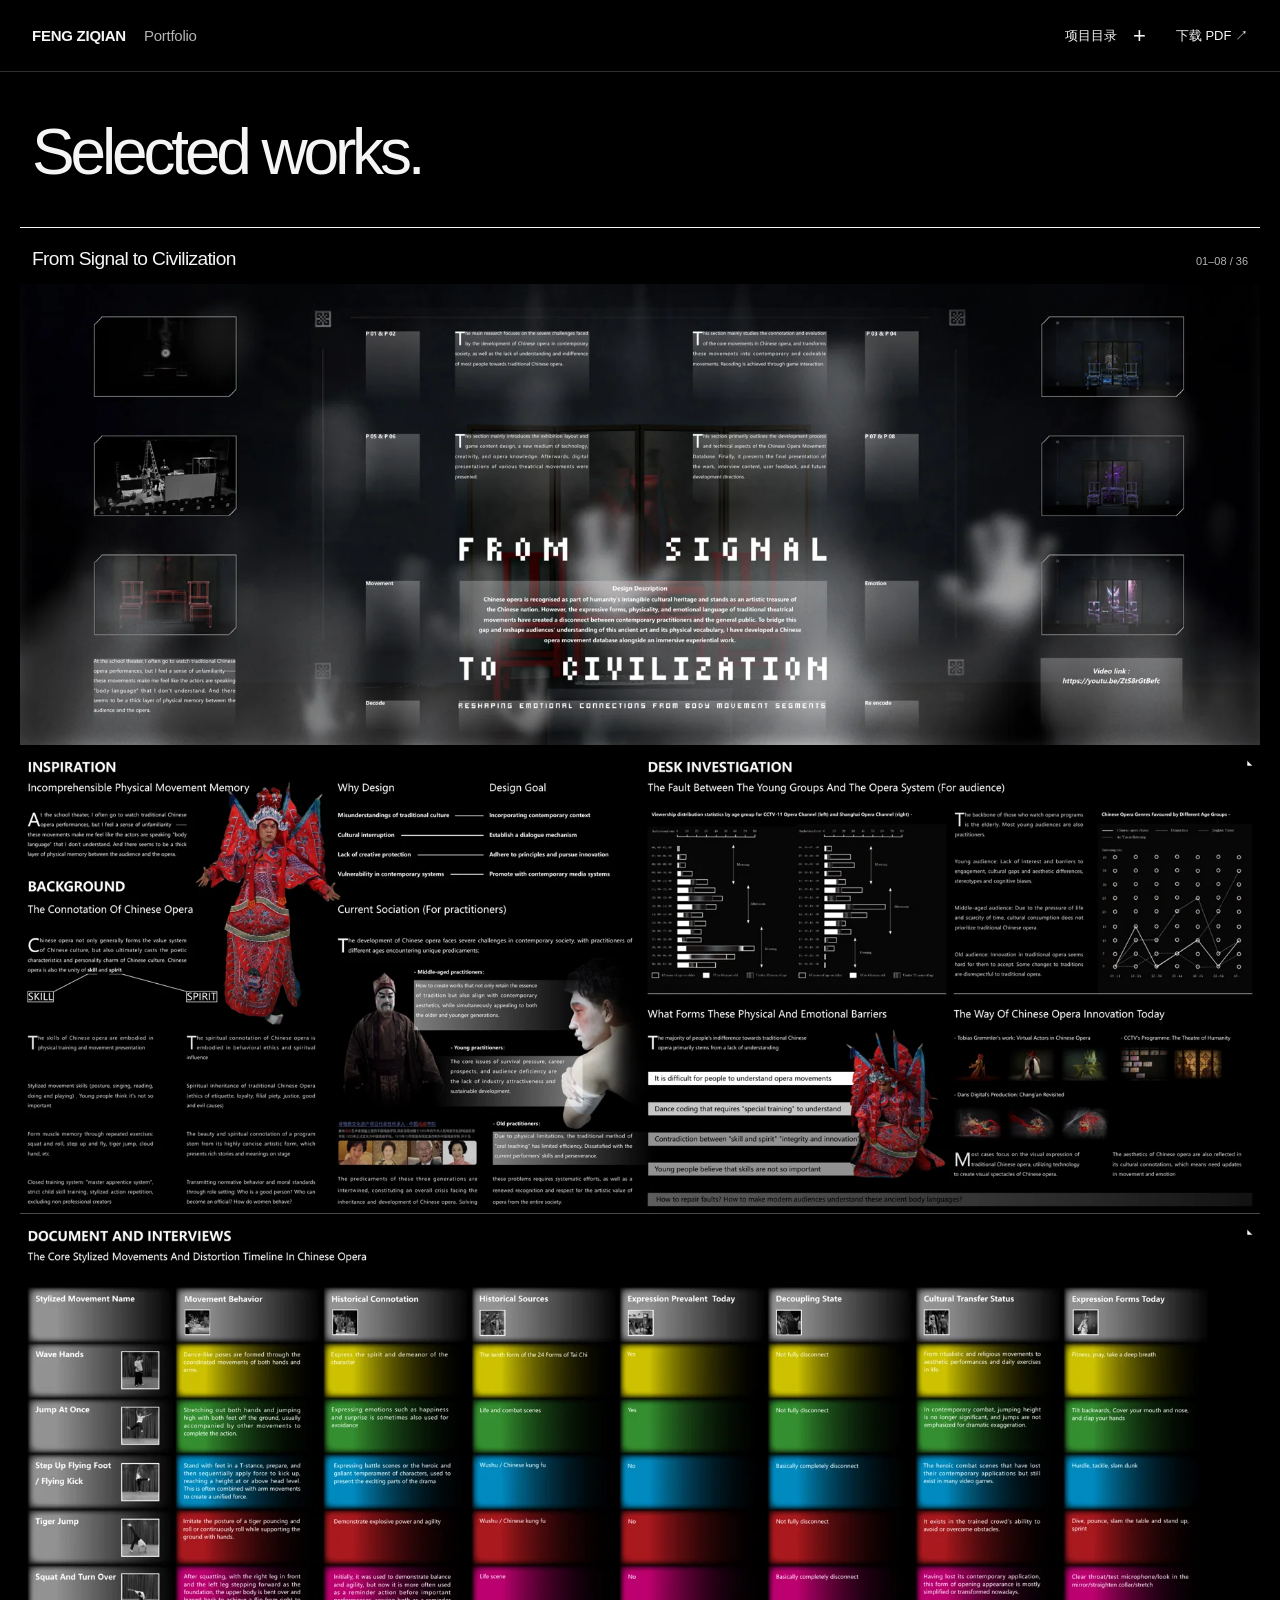
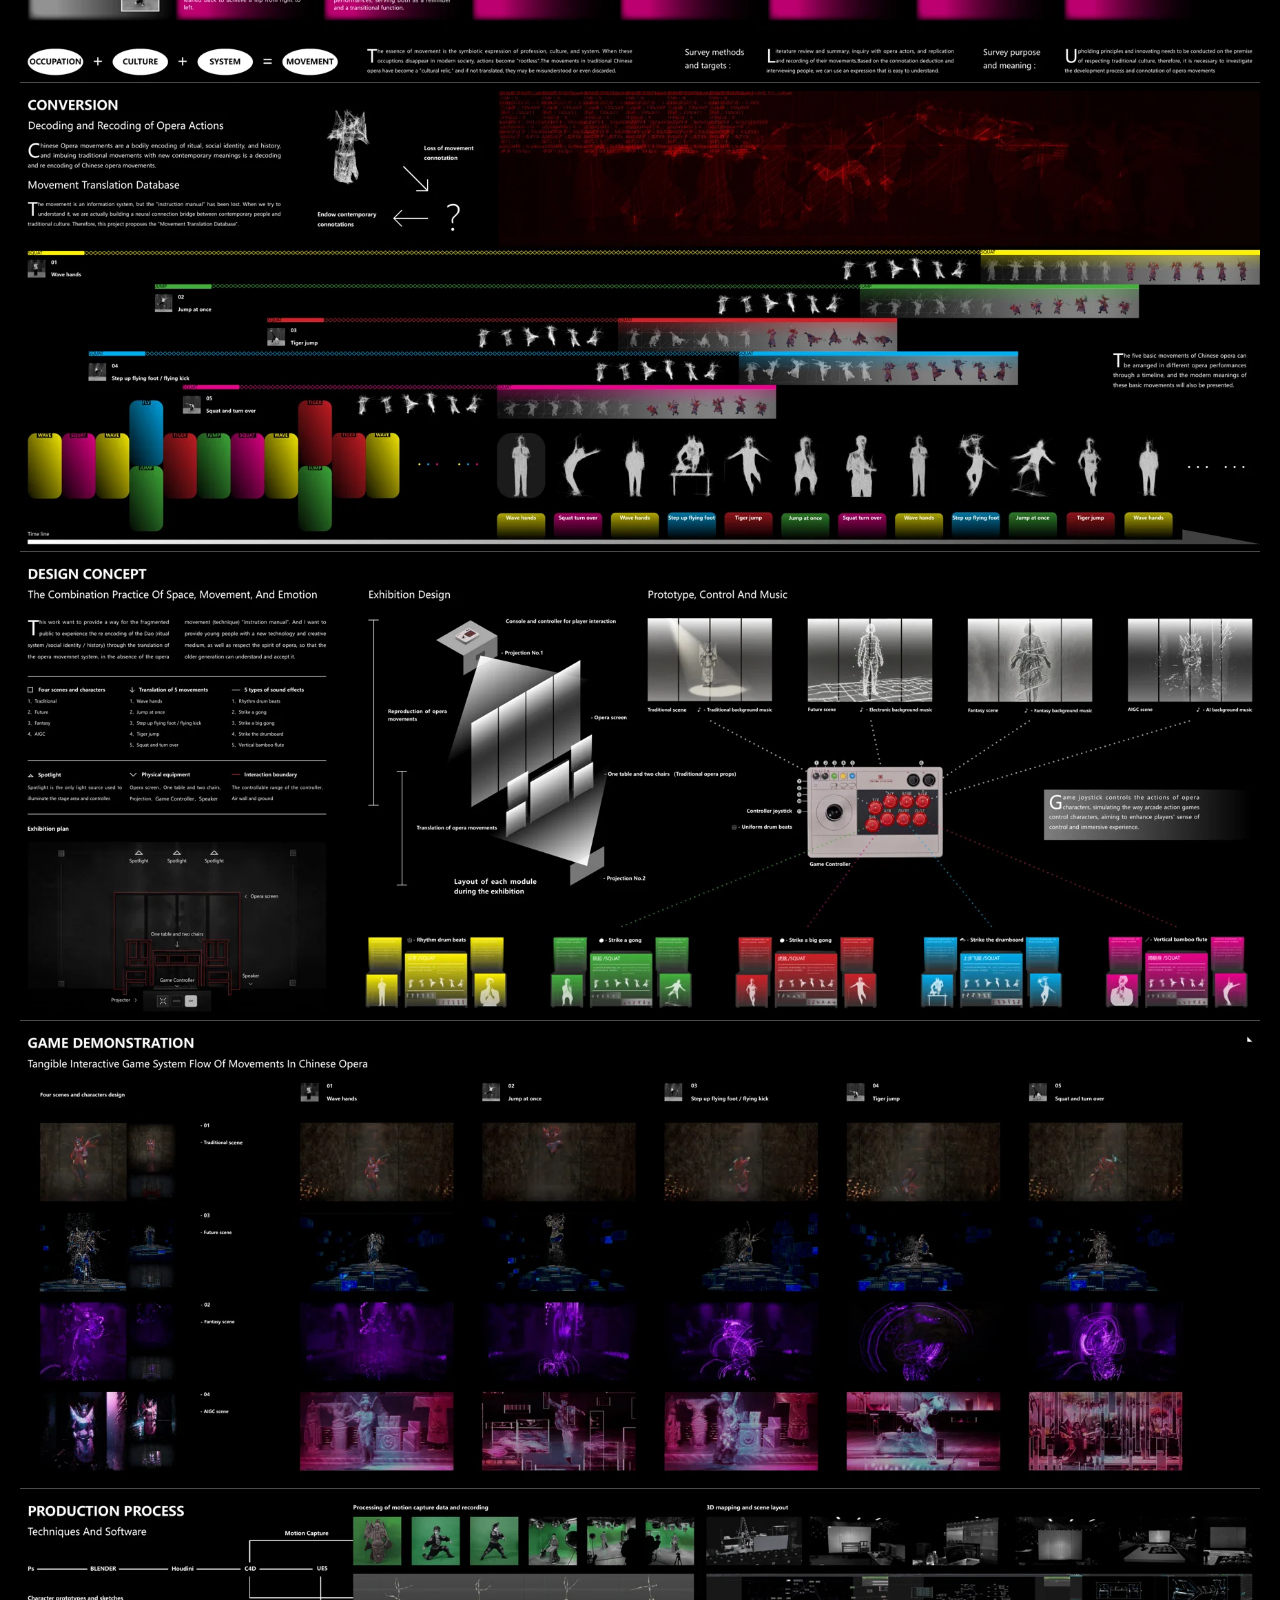
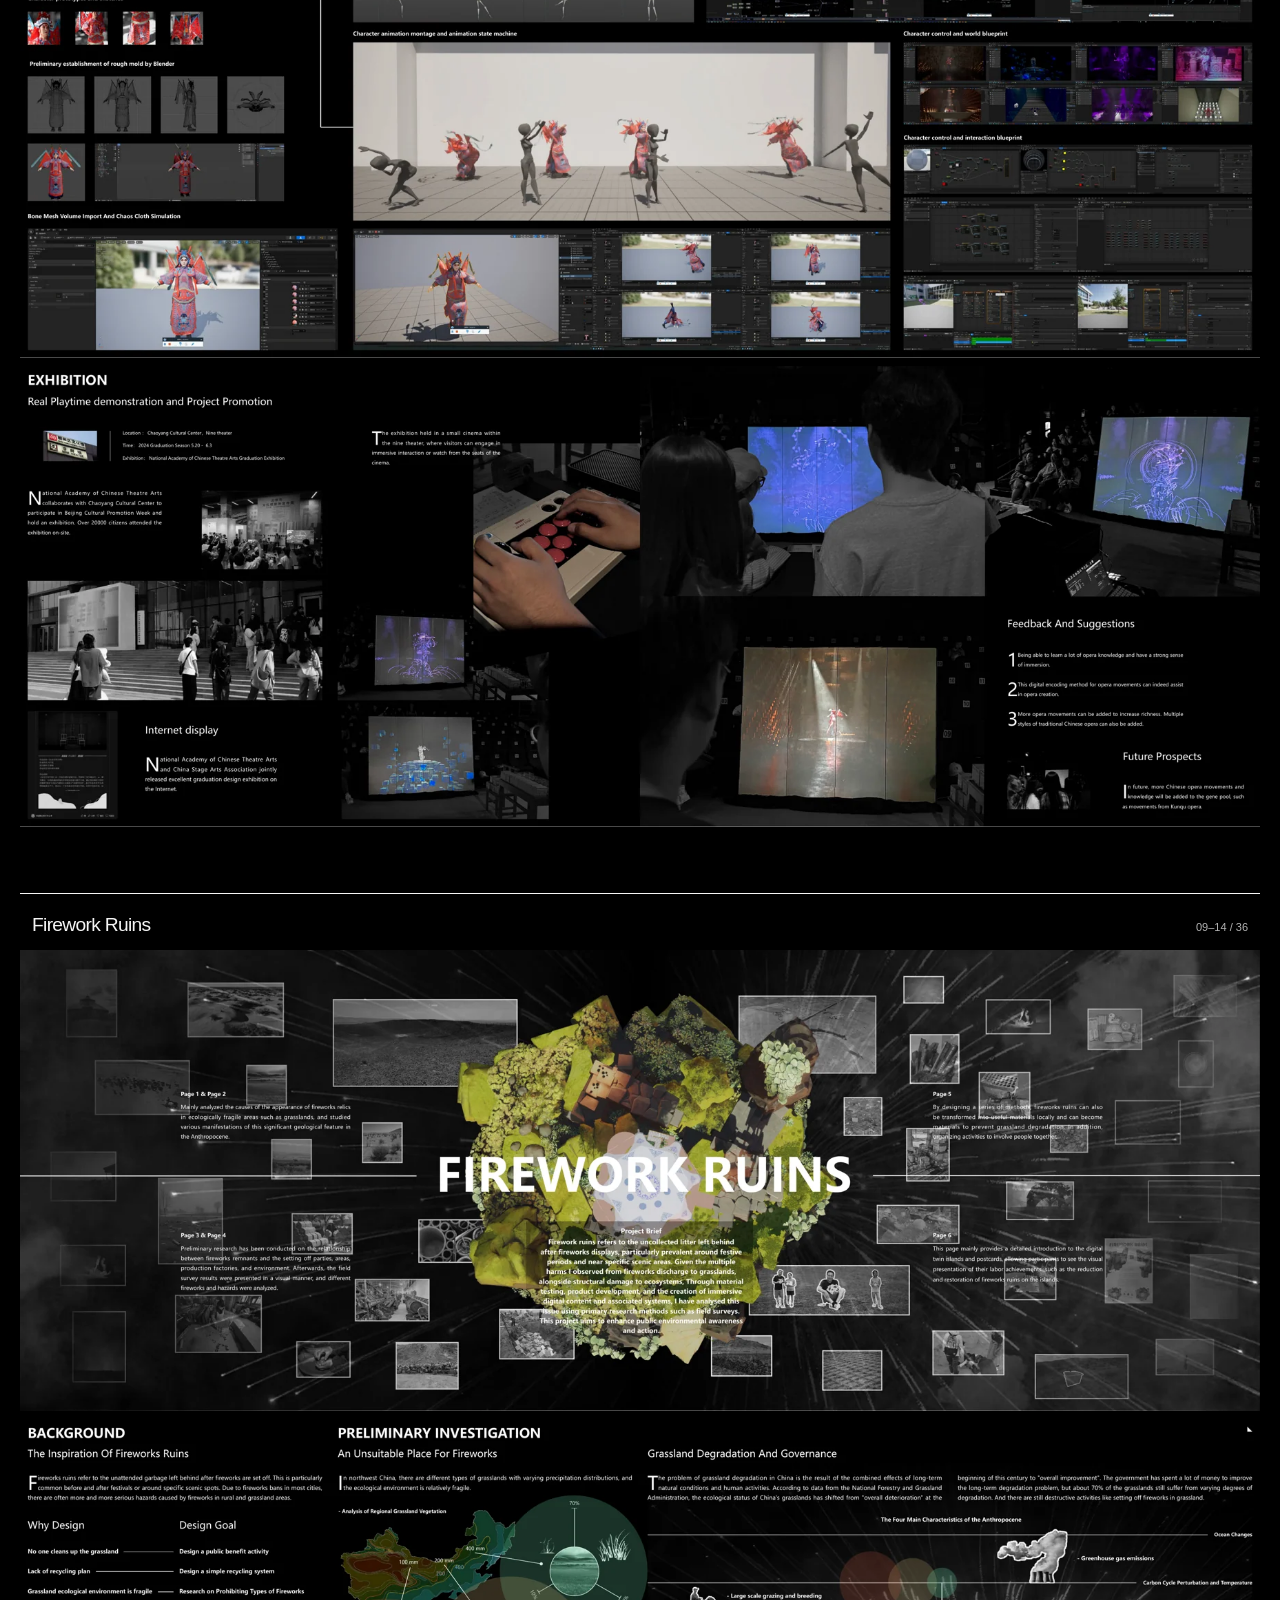
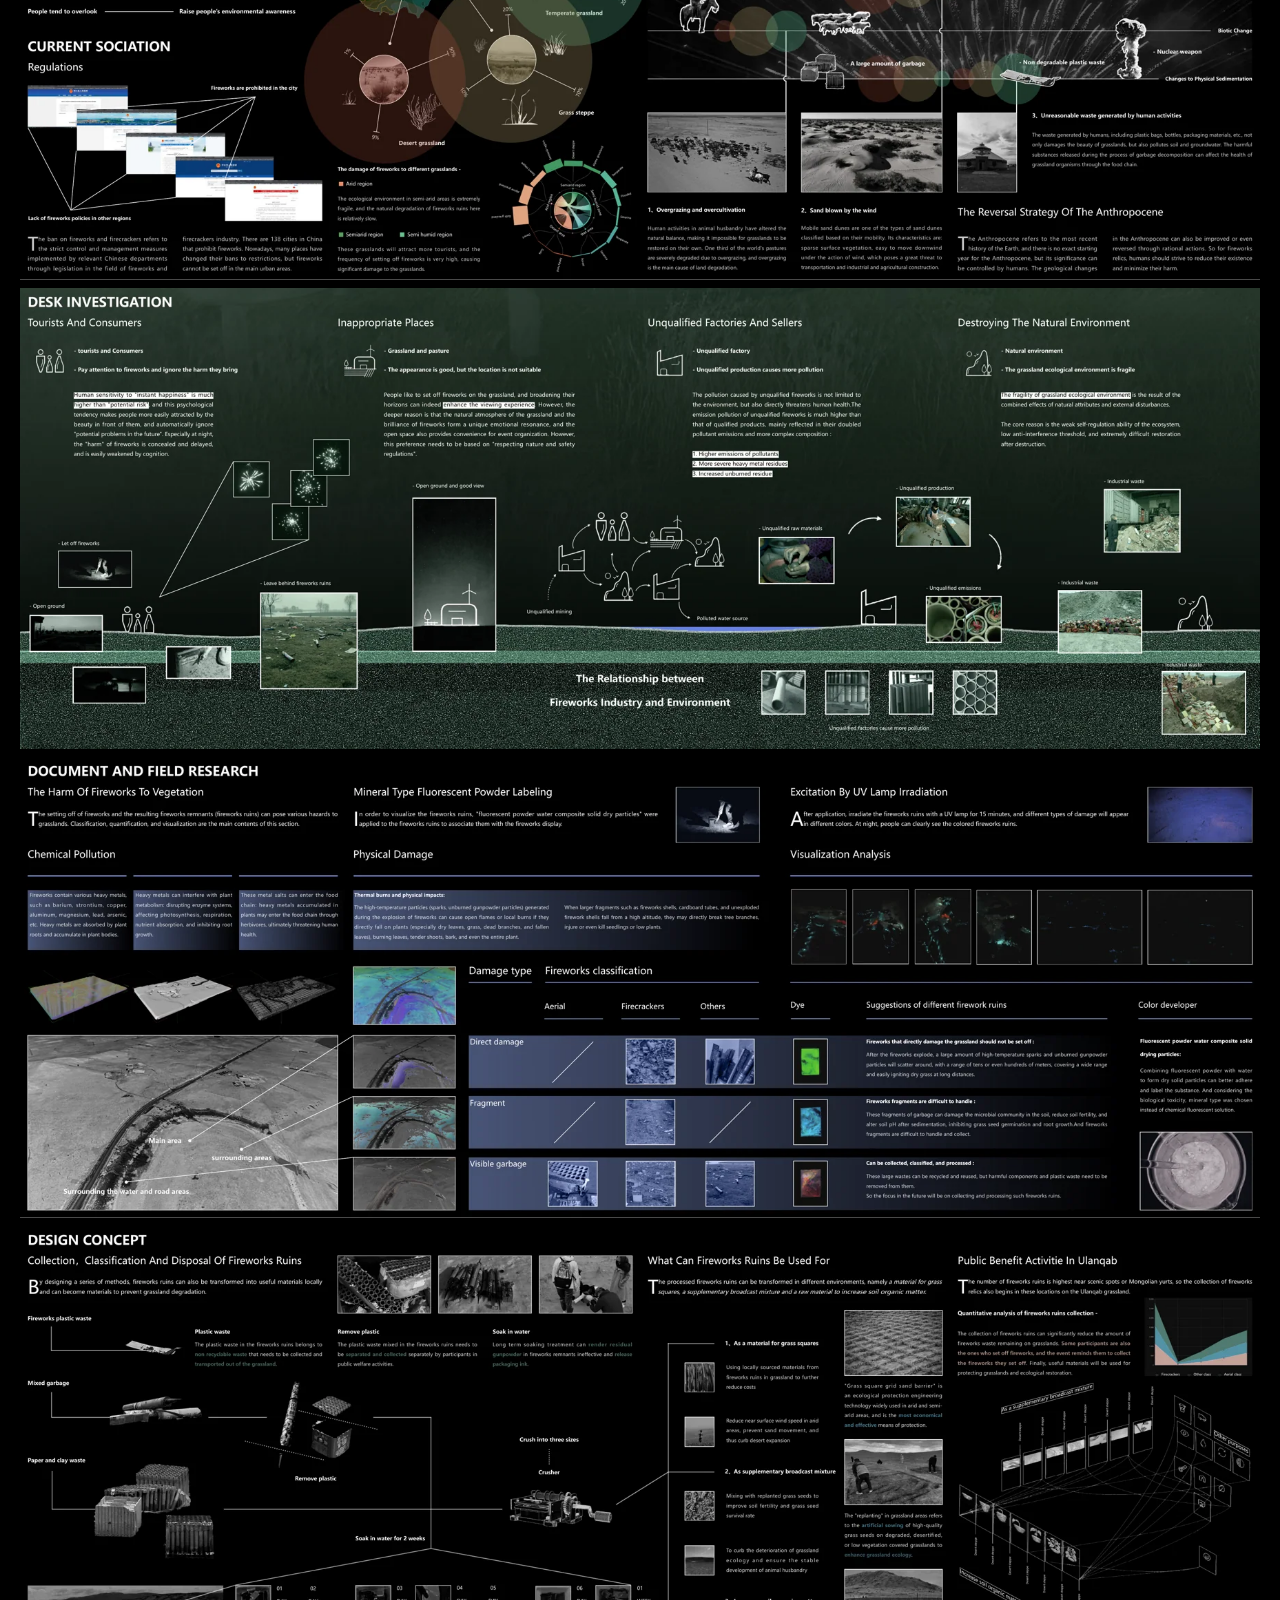
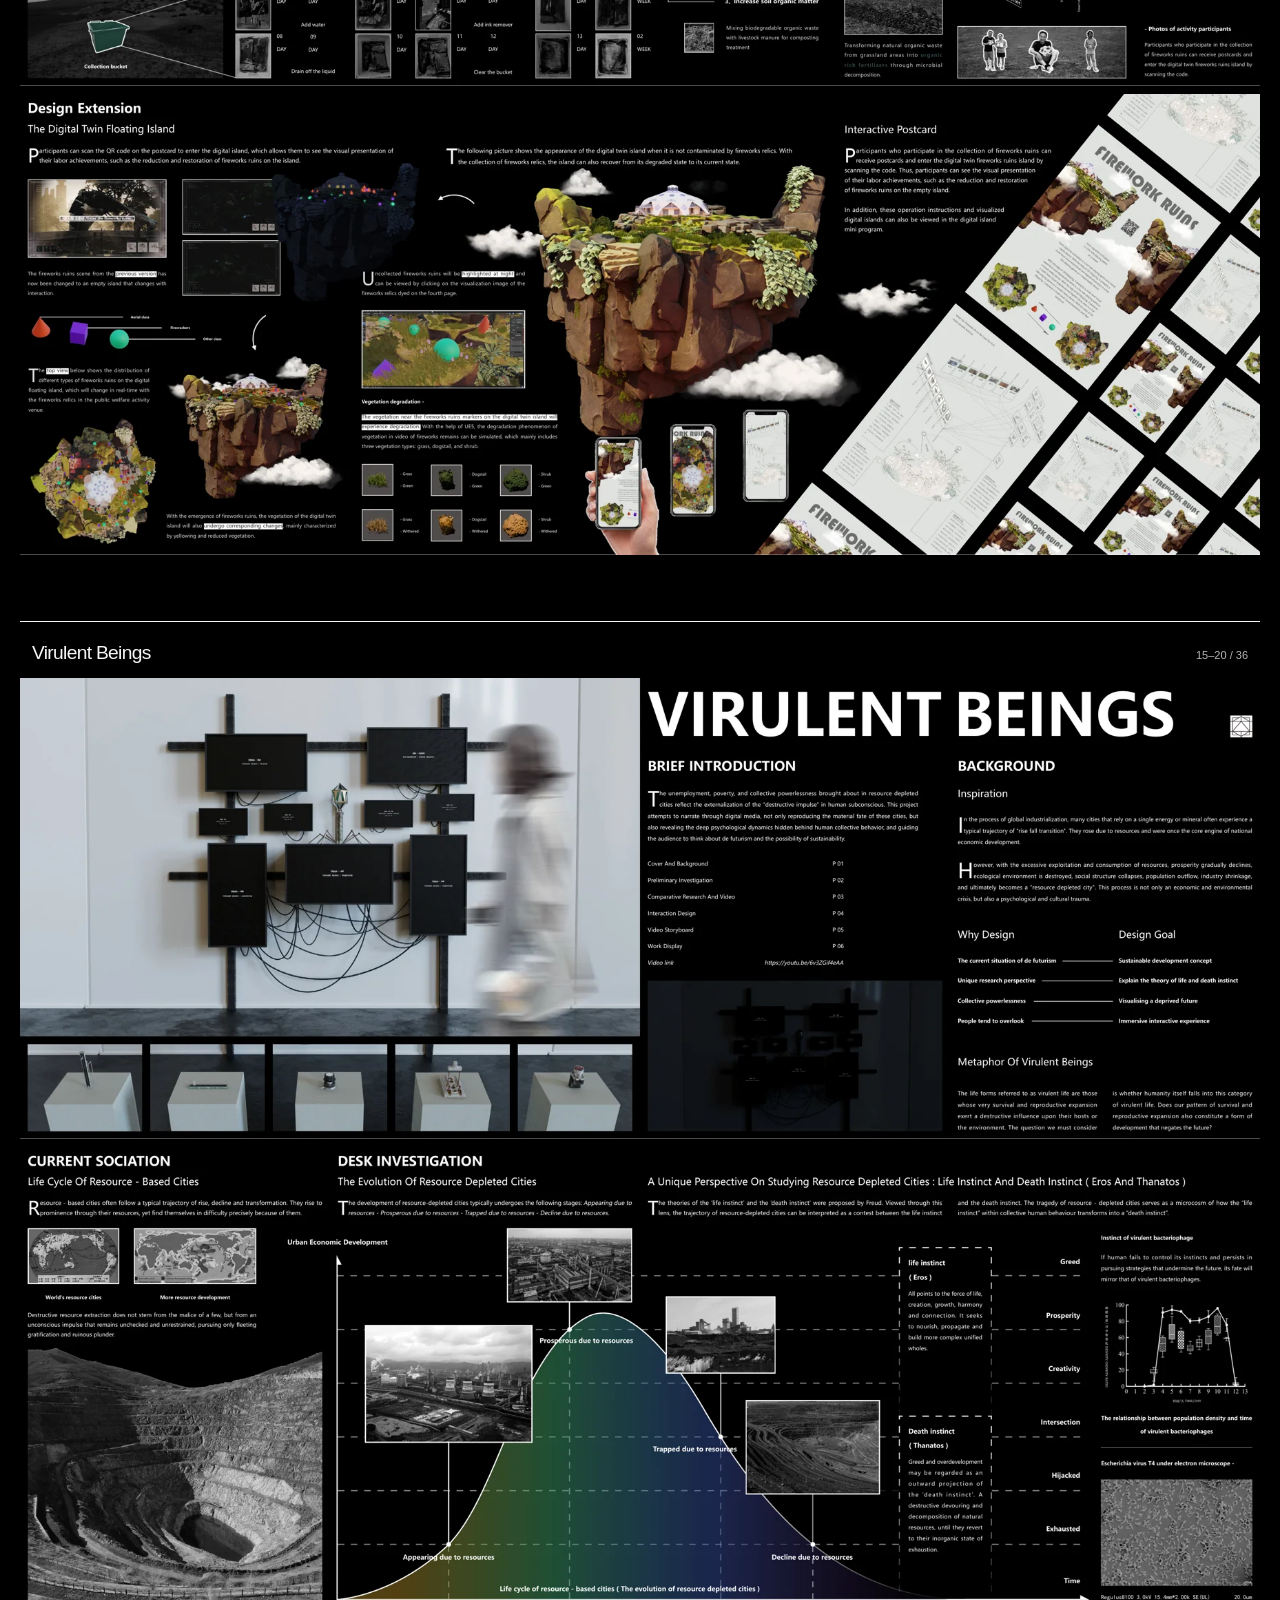
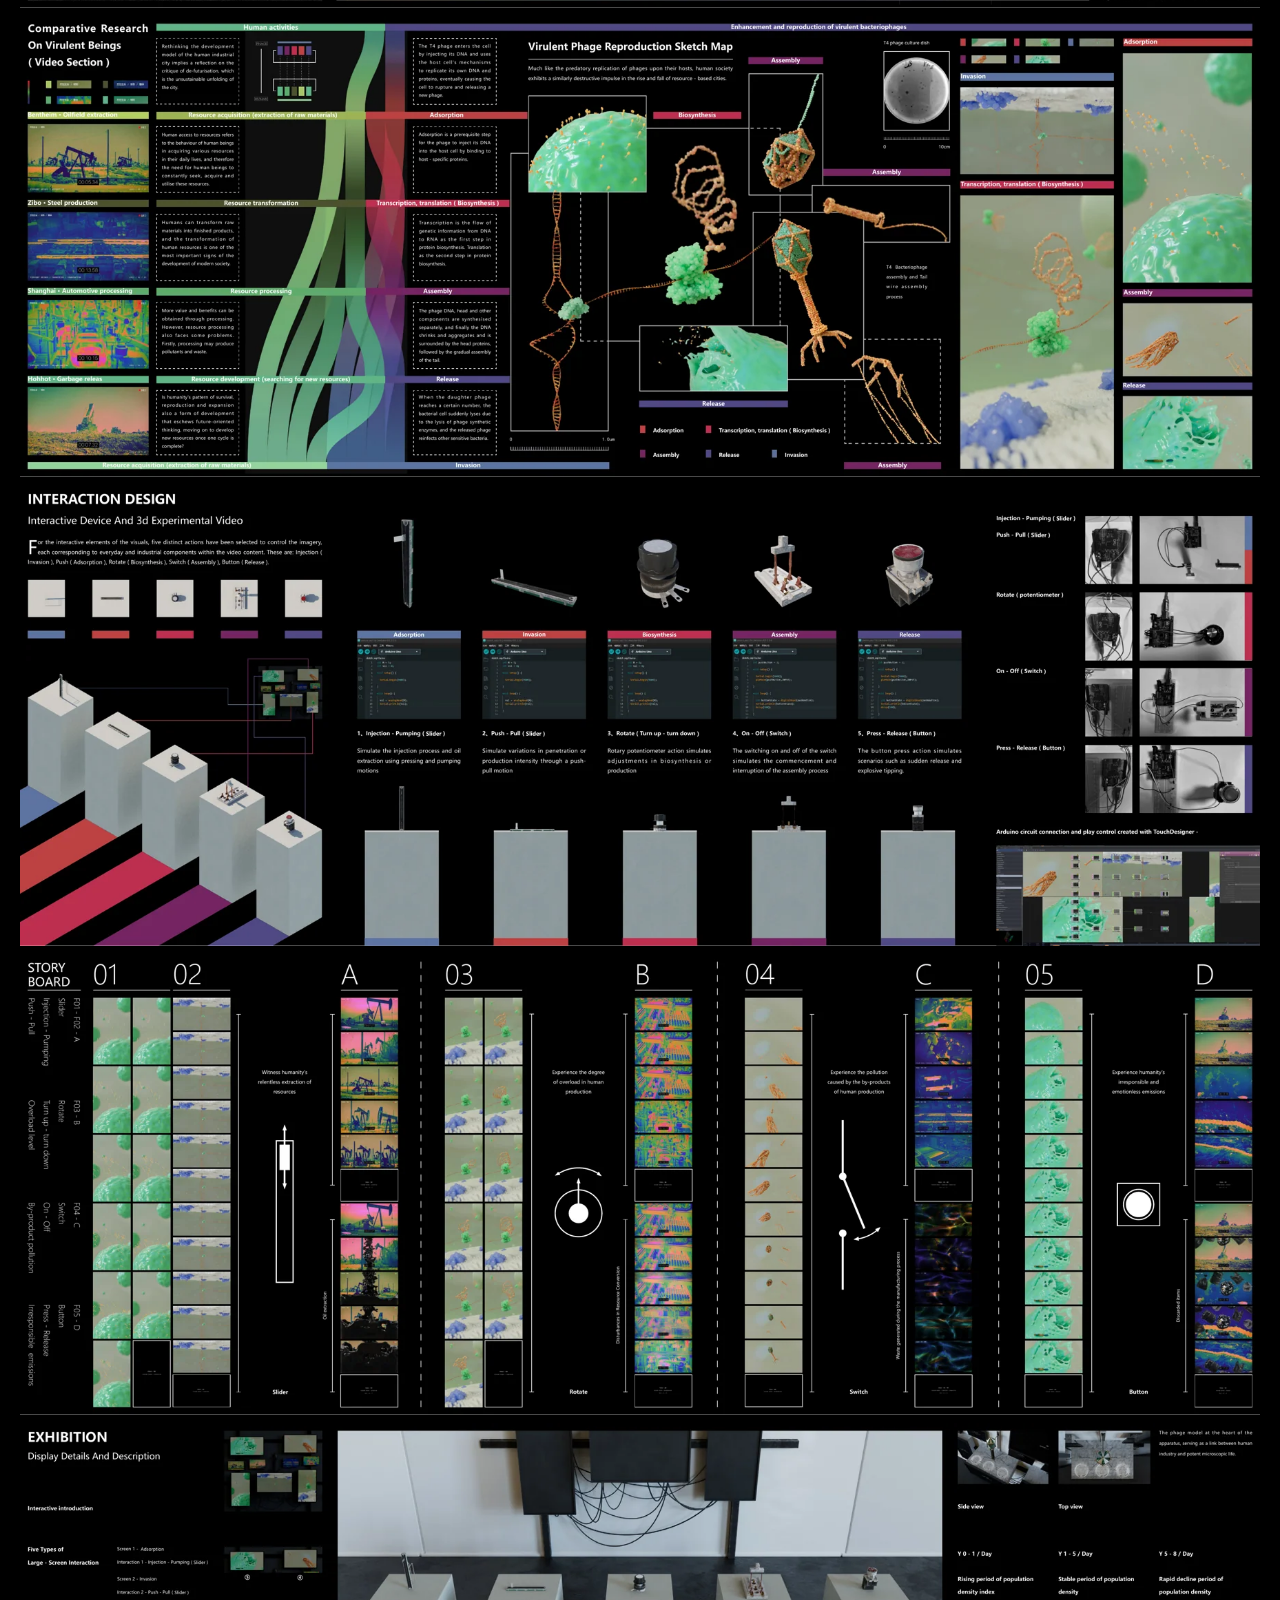
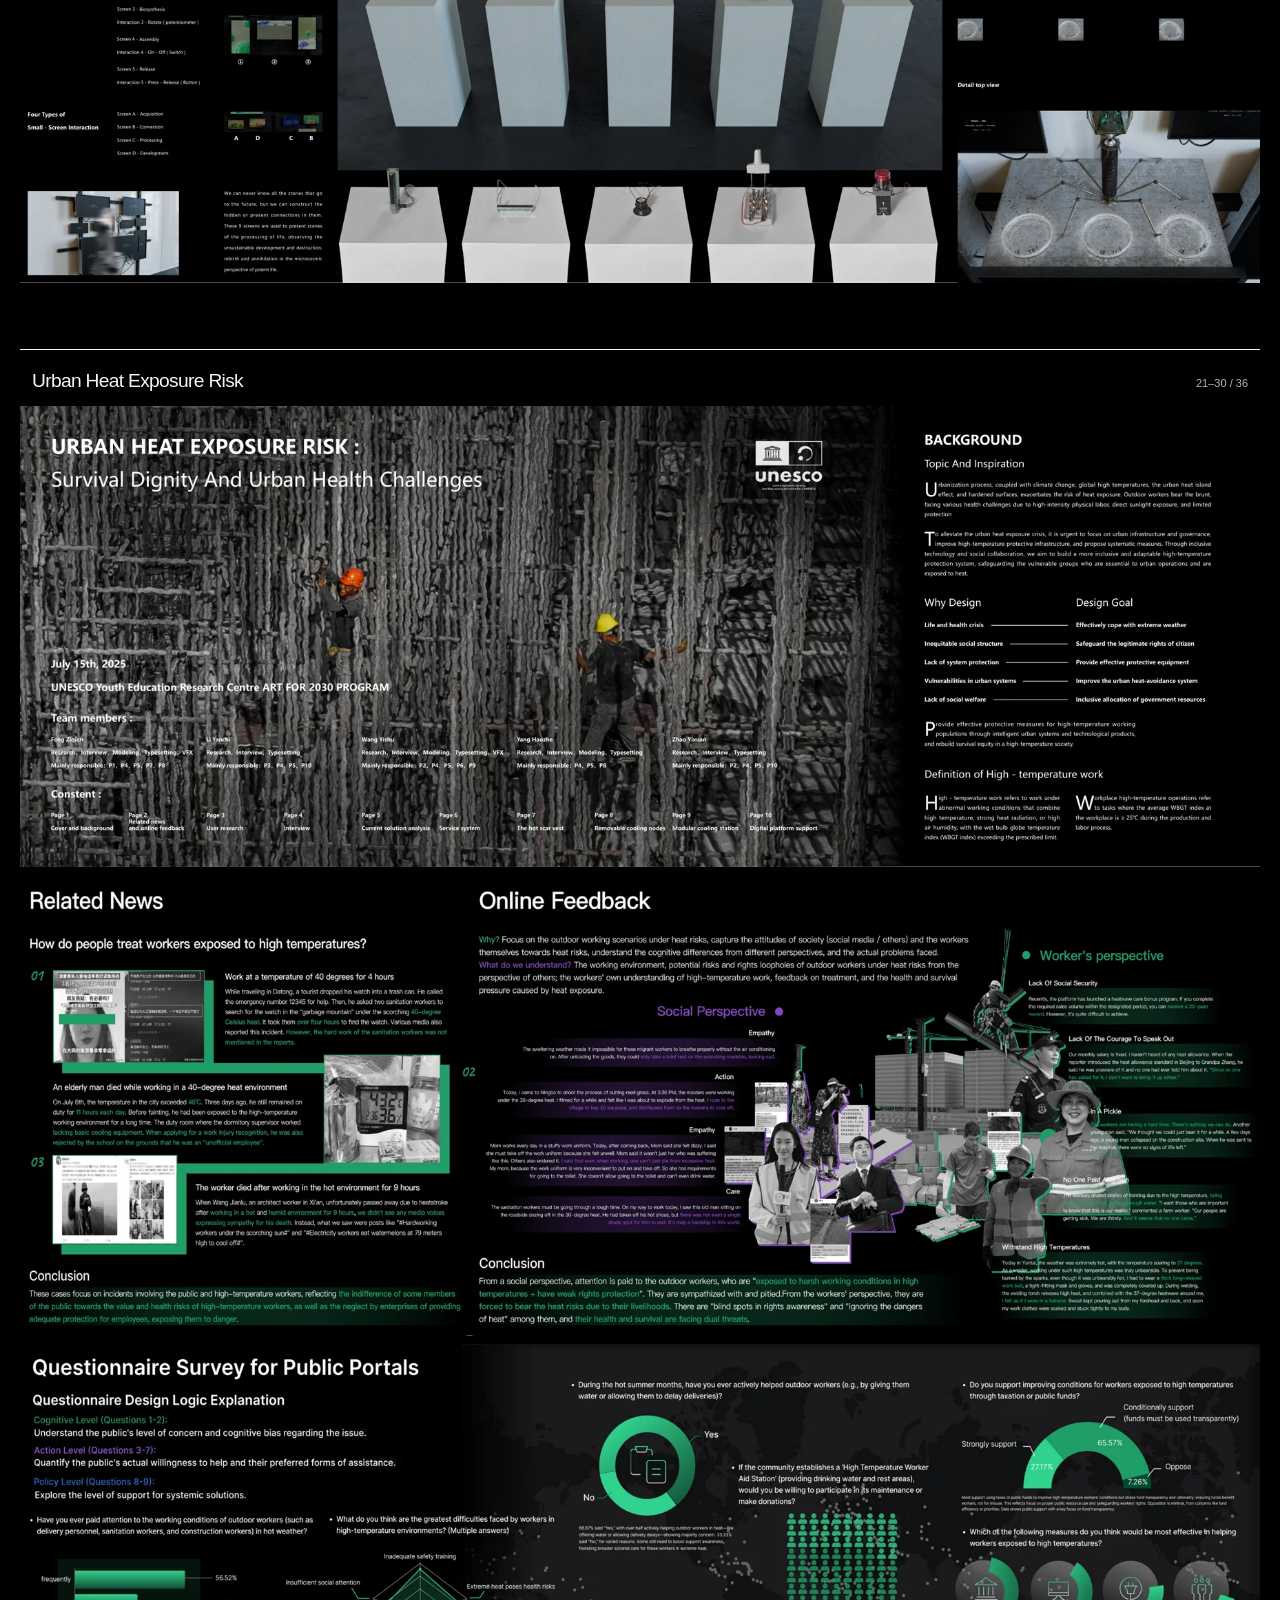
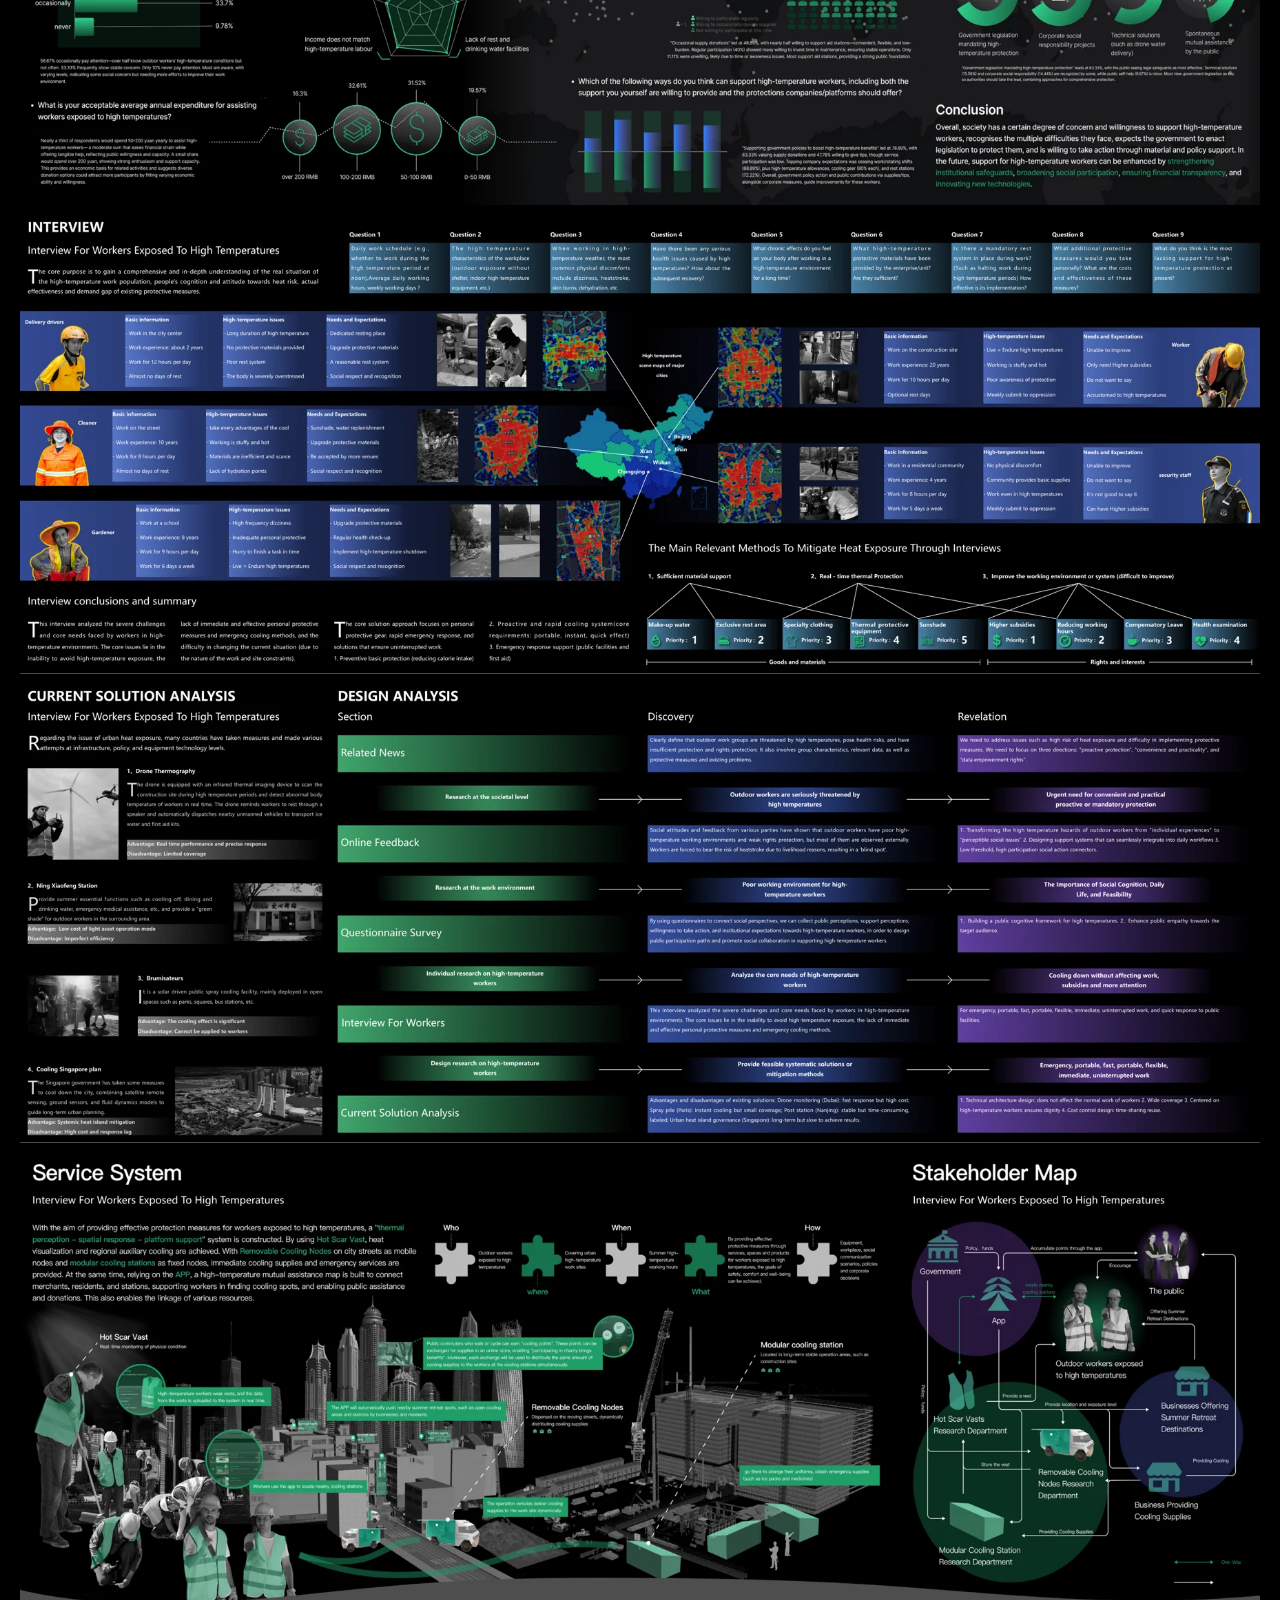
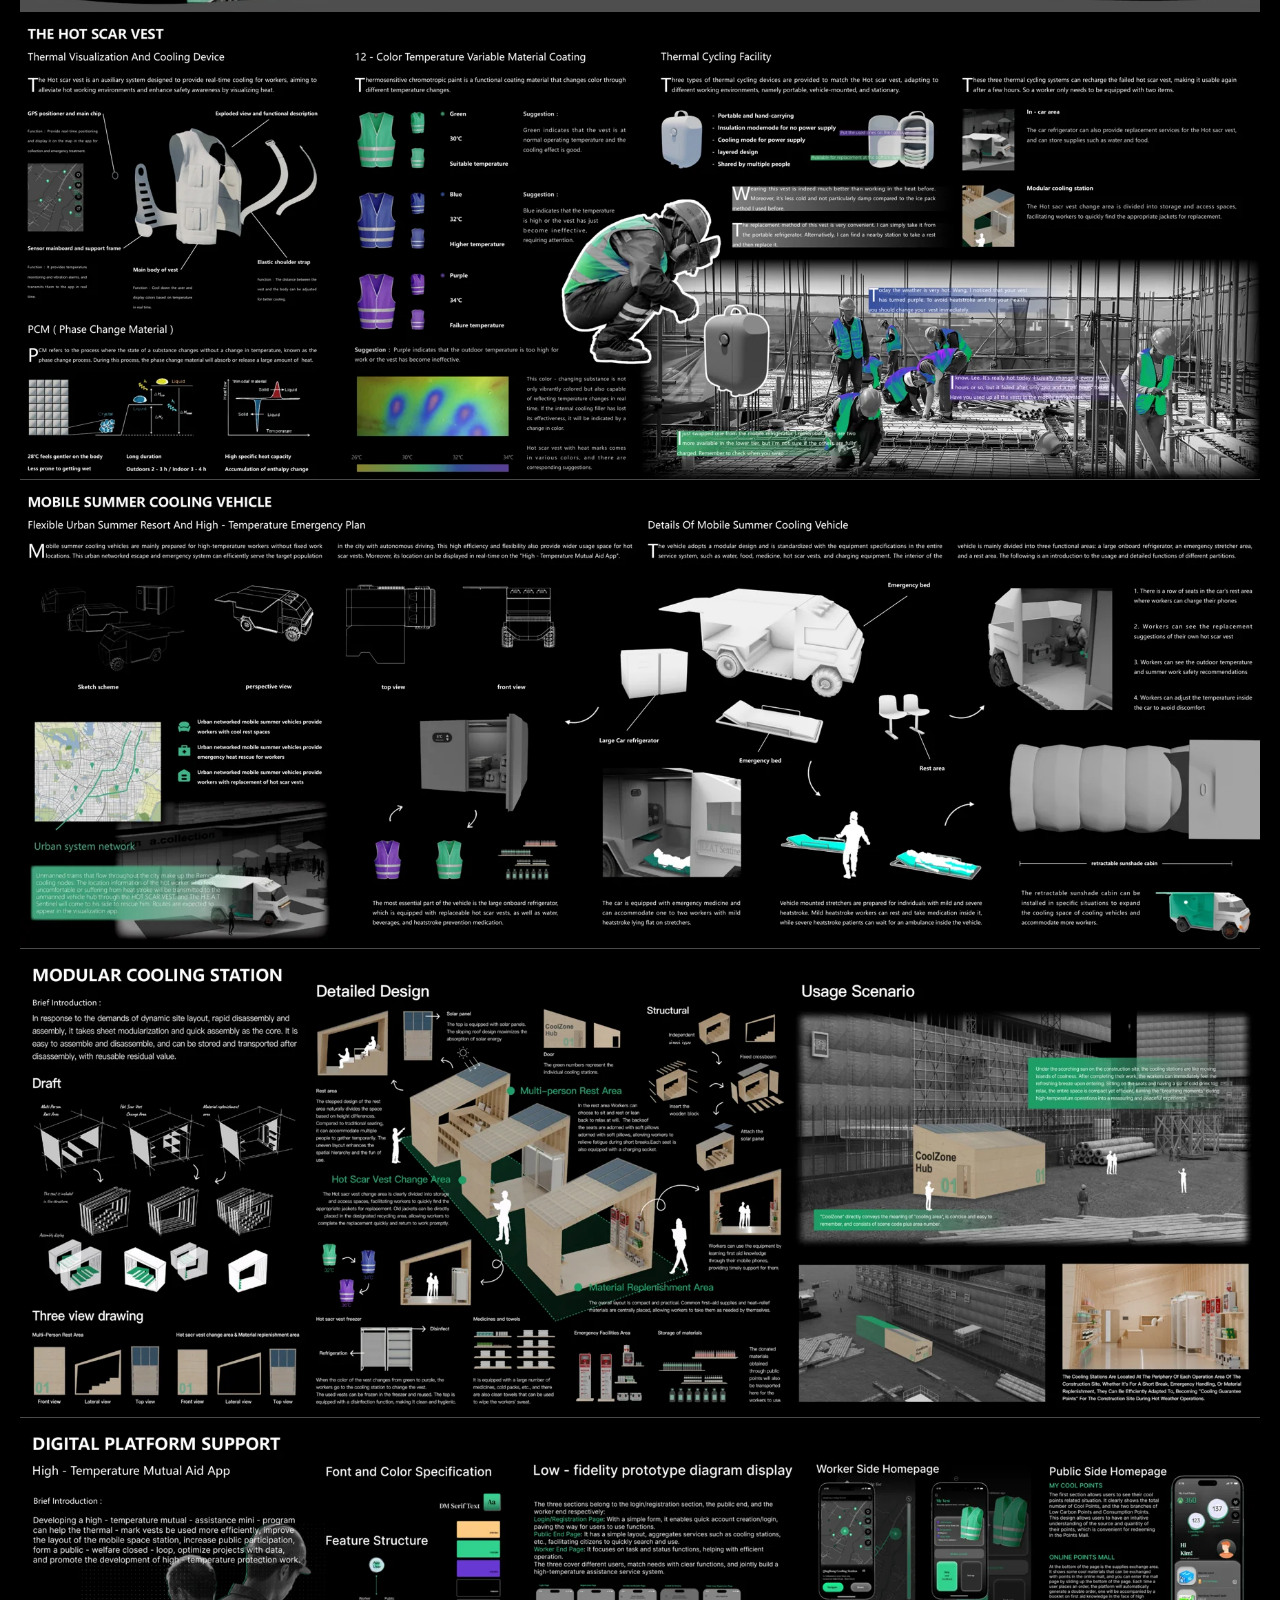
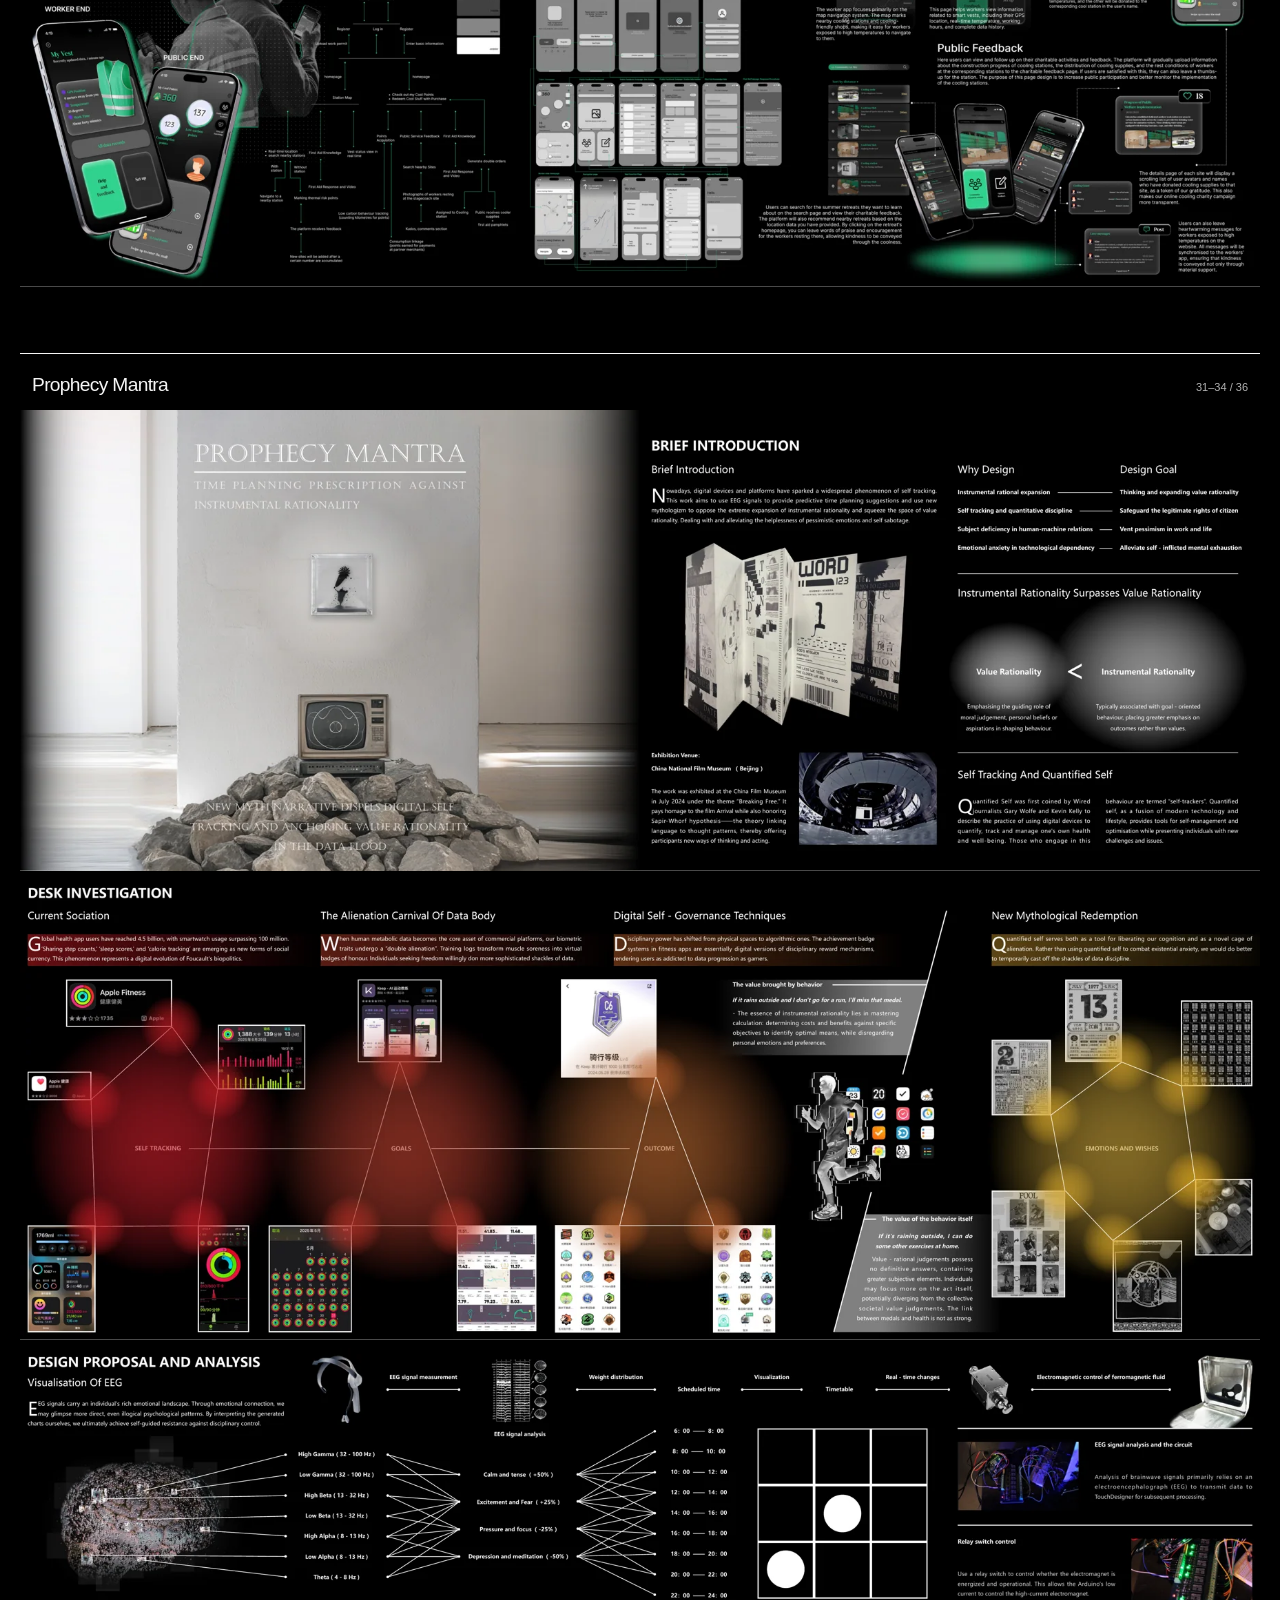
==== commit b682bf77: "Use a black theme and remove portfolio introduction notes" ====
--- a/index.html
+++ b/index.html
@@ -3,14 +3,14 @@
 <head>
   <meta charset="utf-8">
   <meta name="viewport" content="width=device-width, initial-scale=1">
-  <meta name="theme-color" content="#f4f4f2">
+  <meta name="theme-color" content="#000000">
   <meta name="description" content="Feng Ziqian 的数字艺术、交互设计与空间体验作品集。在线连续浏览 36 页作品，支持项目目录、放大查看与 PDF 下载。">
   <meta property="og:title" content="Feng Ziqian | Portfolio">
-  <meta property="og:description" content="数字艺术 / 交互设计 / 空间体验。在线浏览完整作品集。">
+  <meta property="og:description" content="Feng Ziqian 的在线作品集。">
   <meta property="og:type" content="website">
   <meta property="og:image" content="https://fengziqian0206.github.io/Portfolio/assets/social.jpg">
   <link rel="icon" href="data:,">
-  <link rel="stylesheet" href="styles.css">
+  <link rel="stylesheet" href="styles.css?v=2">
   <script src="app.js" defer></script>
   <title>Feng Ziqian | Portfolio</title>
 </head>
@@ -25,7 +25,6 @@
   </header>
   <div class="intro">
     <h1>Selected works.</h1>
-    <div class="intro-bottom"><p class="disciplines">数字艺术 / 交互设计 / 空间体验</p><p class="reading-note">保留作品集原始版式，共 36 页。<br>上下滚动浏览，点击画面放大细节。</p></div>
   </div>
   <main id="works"><section class="project" id="from-signal-to-civilization" aria-labelledby="title-from-signal-to-civilization">
   <header class="project-head"><h2 id="title-from-signal-to-civilization">From Signal to Civilization</h2><p>01–08 <span aria-hidden="true">/</span> 36</p></header>
--- a/styles.css
+++ b/styles.css
@@ -1,4 +1,4 @@
-:root { color-scheme: light; --paper: #f4f4f2; --ink: #202120; --muted: #686b65; --line: #d7d9d3; }
+:root { color-scheme: dark; --paper: #000; --ink: #f5f5f5; --muted: #b3b3b3; --line: #303030; }
 * { box-sizing: border-box; }
 html { scroll-behavior: smooth; scroll-padding-top: 86px; }
 body { margin: 0; background: var(--paper); color: var(--ink); font-family: Arial, 'Microsoft YaHei', sans-serif; }
@@ -8,8 +8,8 @@
 button, a, summary { -webkit-tap-highlight-color: transparent; }
 button, summary { cursor: pointer; }
 button { color: inherit; }
-:focus-visible { outline: 3px solid #3b6248; outline-offset: 5px; }
-.skip { position: fixed; top: -100px; left: 20px; padding: 12px 20px; background: white; z-index: 30; }
+:focus-visible { outline: 3px solid var(--ink); outline-offset: 5px; }
+.skip { position: fixed; top: -100px; left: 20px; padding: 12px 20px; background: var(--paper); border: 1px solid var(--line); z-index: 30; }
 .skip:focus { top: 12px; }
 .topbar { height: 72px; padding: 0 32px; position: sticky; top: 0; z-index: 10; display: flex; align-items: center; justify-content: space-between; gap: 20px; background: var(--paper); border-bottom: 1px solid var(--line); }
 .brand { font-size: 15px; font-weight: 700; letter-spacing: -.25px; white-space: nowrap; }
@@ -22,23 +22,20 @@
 .index summary::-webkit-details-marker { display: none; }
 .index summary::after { content: '+'; font-size: 22px; font-weight: 400; }
 .index[open] summary::after { content: '−'; }
-.index nav { position: absolute; right: 0; top: 53px; width: min(430px, calc(100vw - 32px)); padding: 14px 24px; background: var(--paper); border: 1px solid var(--line); box-shadow: 0 12px 32px #20212014; }
+.index nav { position: absolute; right: 0; top: 53px; width: min(430px, calc(100vw - 32px)); padding: 14px 24px; background: var(--paper); border: 1px solid var(--line); }
 .index nav a { display: grid; grid-template-columns: 1fr auto; align-items: center; gap: 20px; padding: 15px 0; border-bottom: 1px solid var(--line); font-size: 13px; line-height: 1.5; }
 .index nav a:last-child { border-bottom: 0; }
-.index nav a:hover { color: #3b6248; }
+.index nav a:hover { color: var(--ink); text-decoration: underline; text-underline-offset: 5px; }
 .index nav small { font-size: 11px; color: var(--muted); white-space: nowrap; }
 .intro { max-width: 1800px; margin: auto; padding: 48px 32px 42px; }
-h1 { font-size: clamp(44px, 5vw, 80px); line-height: 1.02; font-weight: 500; letter-spacing: -.065em; margin: 0 0 28px; }
-.intro-bottom { display: flex; align-items: end; justify-content: space-between; gap: 24px; }
-.disciplines { font-size: 13px; line-height: 1.8; margin: 0; }
-.reading-note { margin: 0; color: var(--muted); font-size: 12px; line-height: 1.8; text-align: right; }
+h1 { font-size: clamp(44px, 5vw, 80px); line-height: 1.02; font-weight: 500; letter-spacing: -.065em; margin: 0; }
 main { max-width: 1800px; margin: auto; padding: 0 20px; }
 .project { margin-bottom: 66px; scroll-margin-top: 12px; }
 .project-head { display: flex; align-items: baseline; justify-content: space-between; gap: 20px; padding: 20px 12px 14px; border-top: 1px solid var(--ink); }
 h2 { margin: 0; font-size: clamp(15px, 1.5vw, 21px); letter-spacing: -.035em; font-weight: 500; }
 .project-head p { margin: 0; color: var(--muted); font-size: 11px; white-space: nowrap; font-variant-numeric: tabular-nums; }
 .page { margin: 0 0 8px; }
-.page-open { display: block; padding: 0; border: 0; background: #e5e5e2; width: 100%; cursor: zoom-in; }
+.page-open { display: block; padding: 0; border: 0; background: var(--paper); width: 100%; cursor: zoom-in; }
 .page img { display: block; width: 100%; height: auto; }
 .page:has(.image-error) { padding: 24px; border: 1px solid var(--line); }
 .image-error { margin: 12px 0 0; font-size: 13px; }
@@ -46,22 +43,21 @@
 .footer { max-width: 1800px; margin: 0 auto; padding: 0 32px 36px; display: flex; justify-content: space-between; gap: 24px; color: var(--muted); font-size: 12px; line-height: 1.8; }
 .footer p { margin: 0; }
 .footer a { color: var(--ink); }
-.viewer { position: fixed; inset: 0; width: 100%; max-width: none; height: 100dvh; max-height: none; margin: 0; padding: 0; border: 0; background: #f4f4f2; color: var(--ink); }
-.viewer::backdrop { background: #f4f4f2; }
+.viewer { position: fixed; inset: 0; width: 100%; max-width: none; height: 100dvh; max-height: none; margin: 0; padding: 0; border: 0; background: var(--paper); color: var(--ink); }
+.viewer::backdrop { background: var(--paper); }
 .viewer-toolbar { height: 68px; padding: 0 24px; display: flex; align-items: center; justify-content: space-between; gap: 12px; border-bottom: 1px solid var(--line); }
 .viewer-title { min-width: 0; font-size: 13px; white-space: nowrap; overflow: hidden; text-overflow: ellipsis; }
 .viewer-actions { display: flex; gap: 6px; align-items: center; }
 .viewer-actions button { min-width: 44px; min-height: 44px; padding: 8px 12px; border: 1px solid var(--line); border-radius: 0; background: transparent; font-size: 13px; white-space: nowrap; }
-.viewer-actions button:hover { background: #e4e6df; }
-.viewer-actions button:active { background: #d8dcd3; }
+.viewer-actions button:hover { background: #1b1b1b; }
+.viewer-actions button:active { background: #303030; }
 .viewer-actions button:disabled { opacity: .35; cursor: default; }
 .viewer-stage { overflow: auto; height: calc(100dvh - 68px); display: flex; align-items: flex-start; }
 .viewer-stage img { display: block; flex: none; width: 100%; height: auto; margin: auto; cursor: zoom-in; }
 .viewer-stage.is-zoomed img { width: 4200px; max-width: none; margin: 0; cursor: zoom-out; }
-.viewer-stage.is-loading { background: linear-gradient(90deg, #e6e6e2, #f4f4f2, #e6e6e2); background-size: 200% 100%; animation: loading 1.3s linear infinite; }
-.viewer-help { position: absolute; bottom: 16px; left: 50%; transform: translateX(-50%); padding: 9px 14px; background: #f4f4f2; border: 1px solid var(--line); font-size: 12px; white-space: nowrap; pointer-events: none; }
+.viewer-stage.is-loading { background: var(--paper); }
+.viewer-help { position: absolute; bottom: 16px; left: 50%; transform: translateX(-50%); padding: 9px 14px; background: var(--paper); border: 1px solid var(--line); font-size: 12px; white-space: nowrap; pointer-events: none; }
 .viewer-stage.is-zoomed + .viewer-help { display: none; }
-@keyframes loading { to { background-position: -200% 0; } }
 @media (min-width: 1920px) { .topbar { padding-left: max(32px, calc((100vw - 1736px)/2)); padding-right: max(32px, calc((100vw - 1736px)/2)); } }
 @media (max-width: 767px) {
   html { scroll-padding-top: 72px; }
@@ -72,10 +68,7 @@
   .index summary { gap: 8px; }
   .index nav { right: -95px; top: 49px; }
   .intro { padding: 34px 16px 30px; }
-  h1 { font-size: clamp(39px, 10vw, 64px); margin-bottom: 22px; }
-  .intro-bottom { display: block; }
-  .disciplines { font-size: 12px; }
-  .reading-note { margin-top: 14px; text-align: left; font-size: 11px; }
+  h1 { font-size: clamp(39px, 10vw, 64px); }
   main { padding: 0 8px; }
   .project { margin-bottom: 38px; }
   .project-head { padding: 16px 8px 12px; gap: 12px; }
@@ -90,5 +83,5 @@
   .viewer-stage { height: calc(100dvh - 110px); }
   .viewer-help { bottom: 24px; font-size: 11px; }
 }
-@media (prefers-reduced-motion: reduce) { html { scroll-behavior: auto; } .viewer-stage.is-loading { animation: none; } }
+@media (prefers-reduced-motion: reduce) { html { scroll-behavior: auto; } }
 @media print { .topbar, .intro, .project-head, .footer, dialog { display: none !important; } body { background: white; } main { padding: 0; max-width: none; } .project, .page { margin: 0; } .page { break-inside: avoid; } }
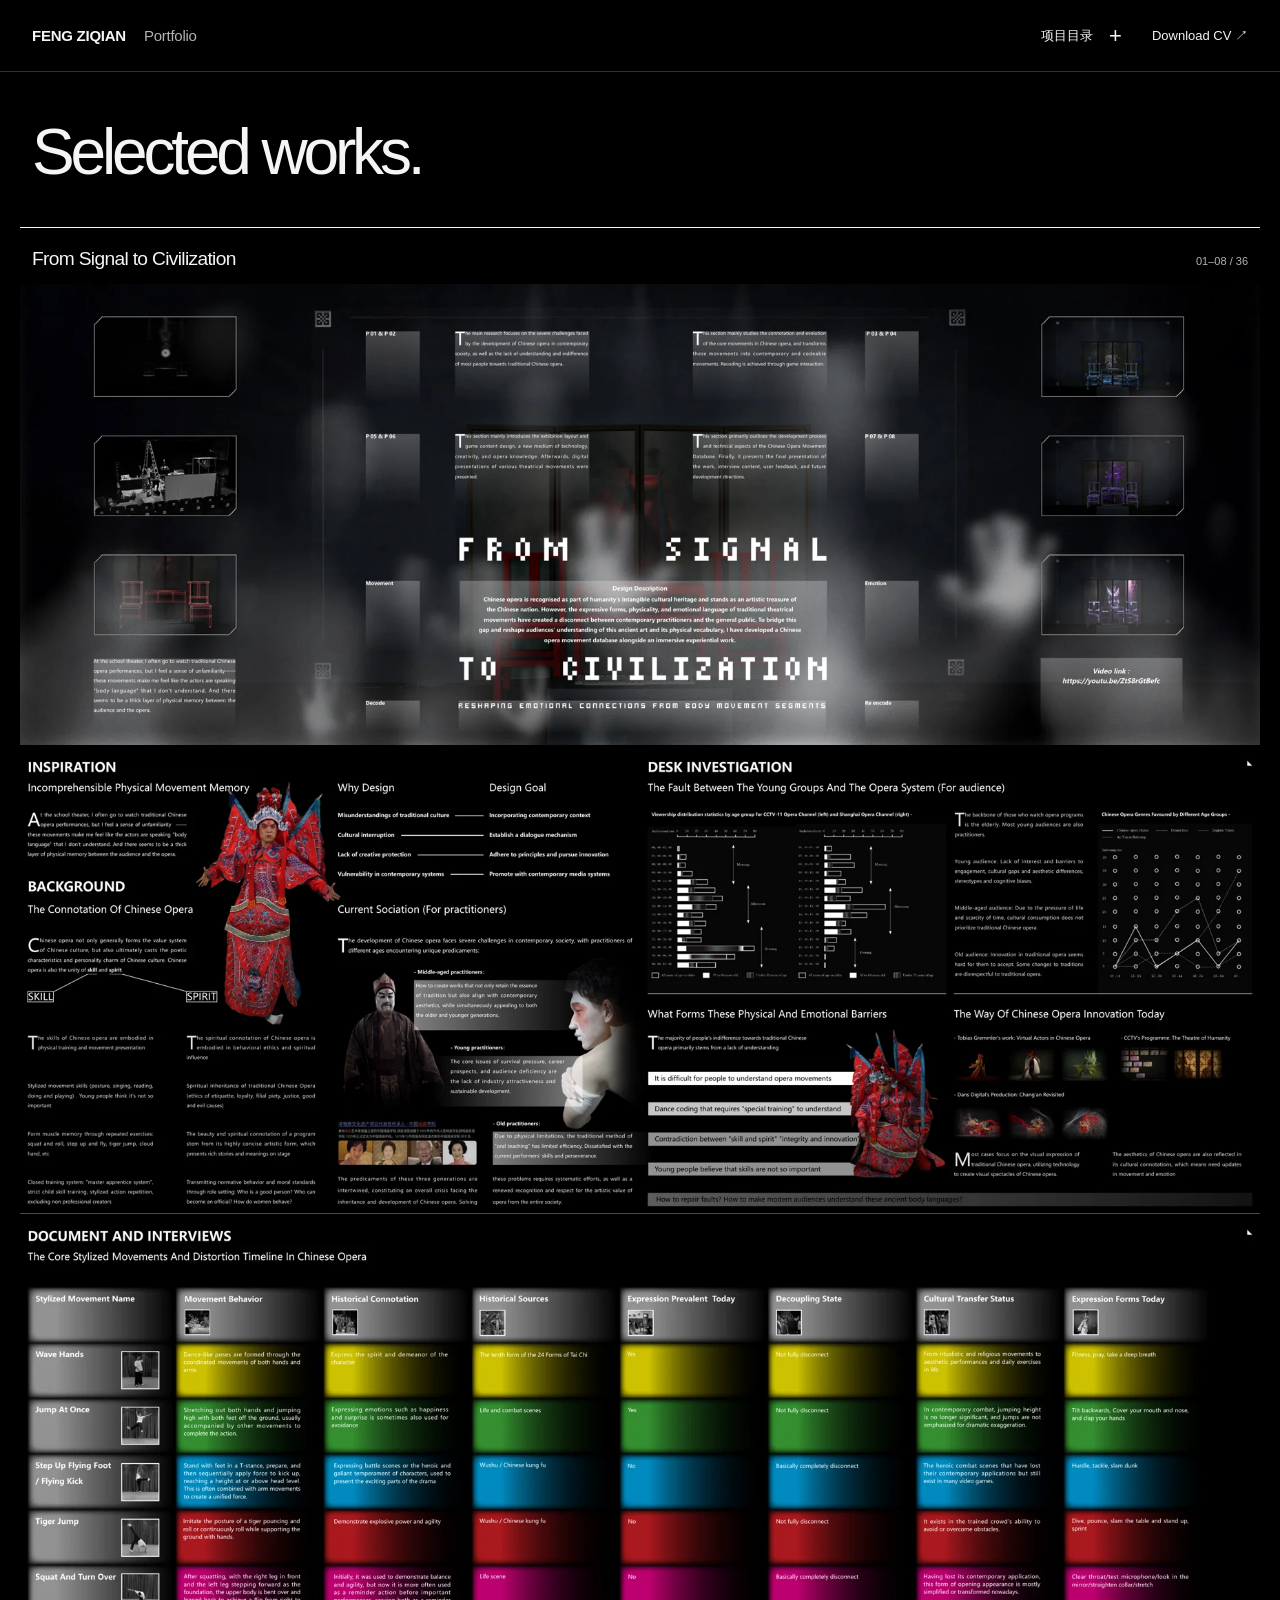
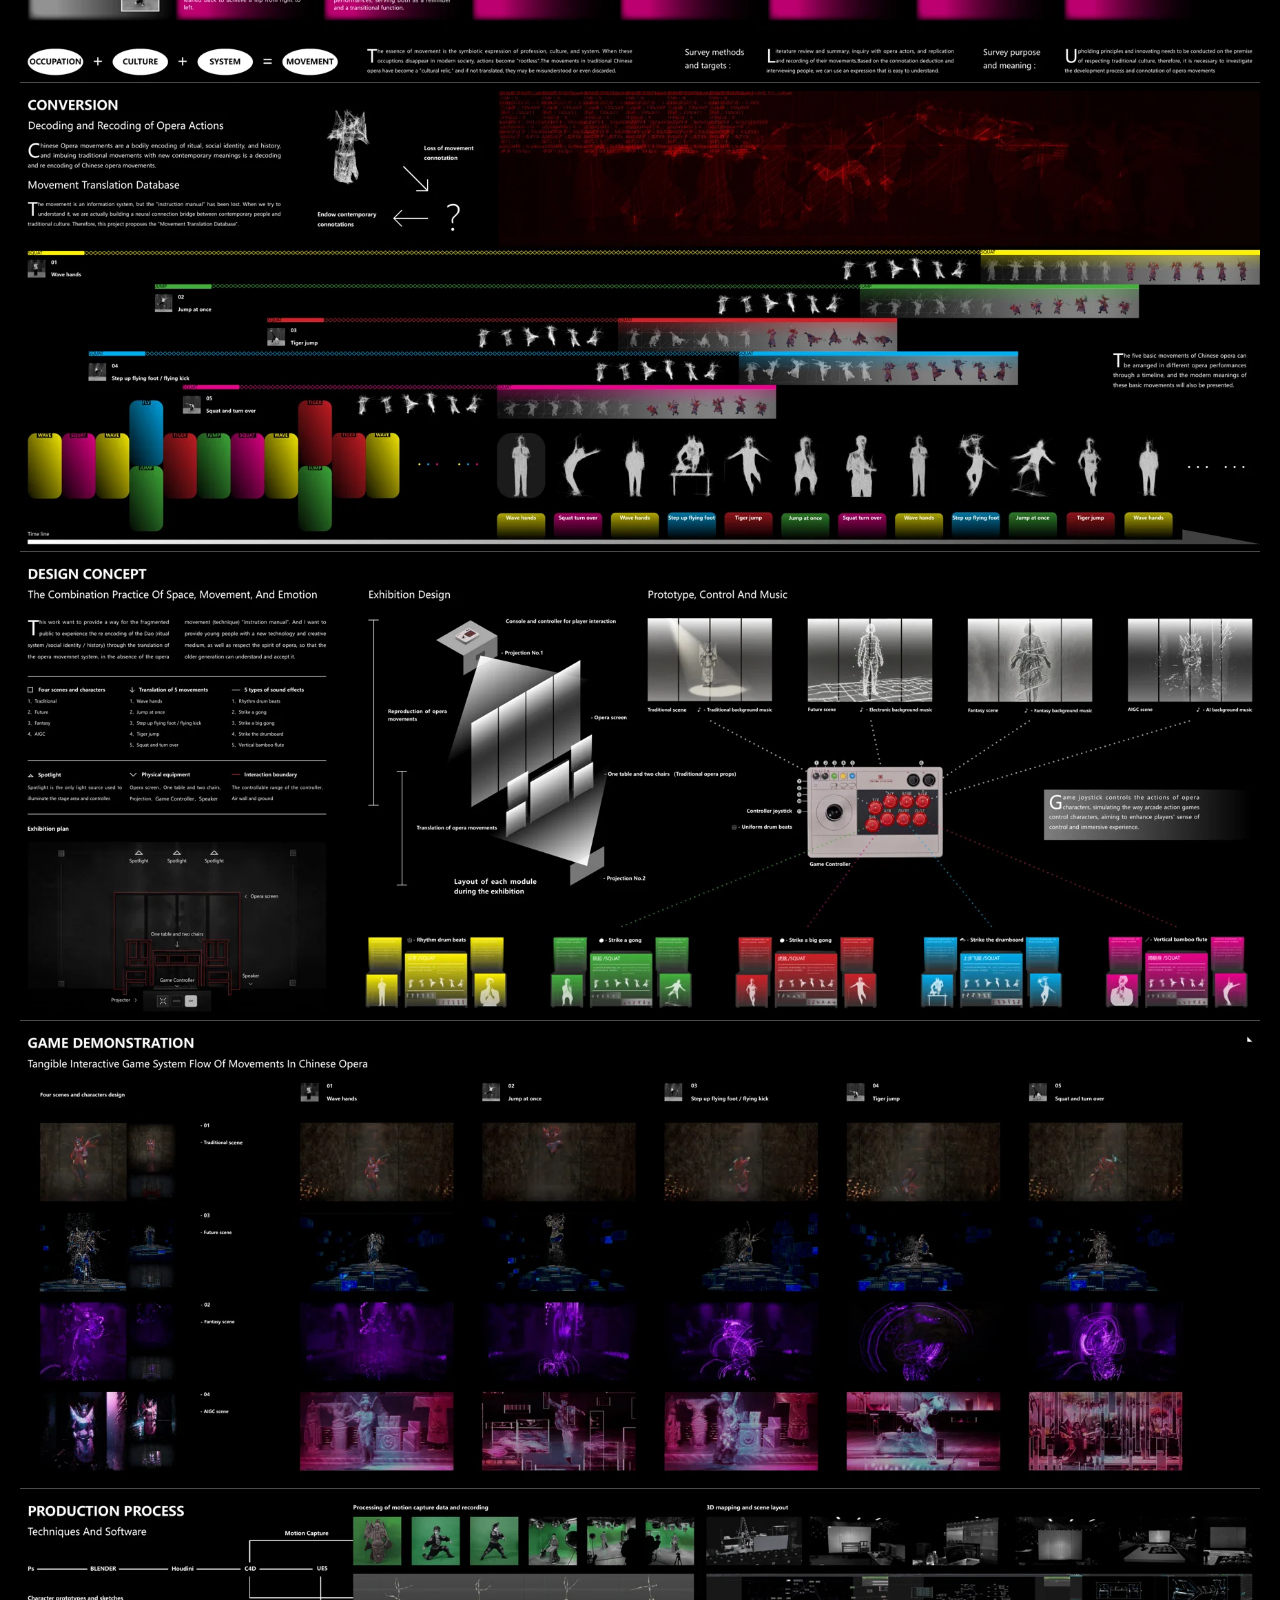
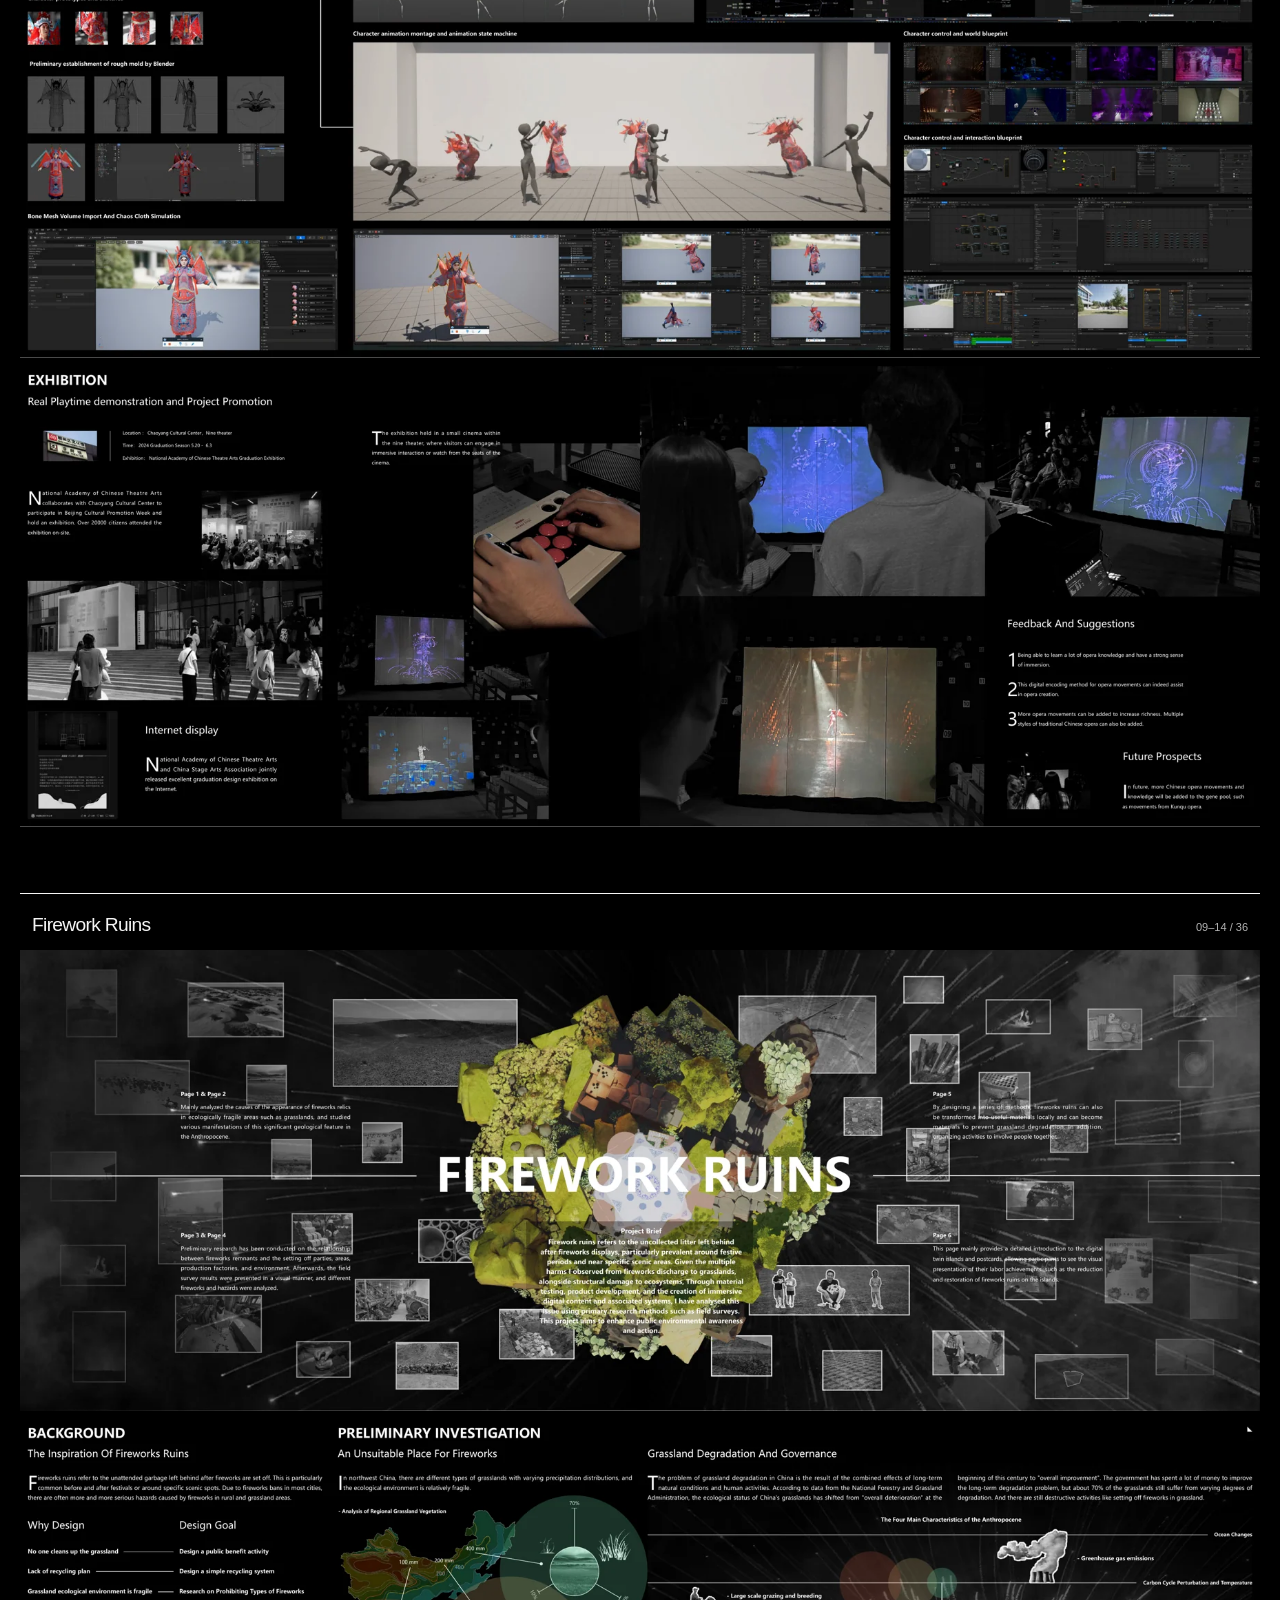
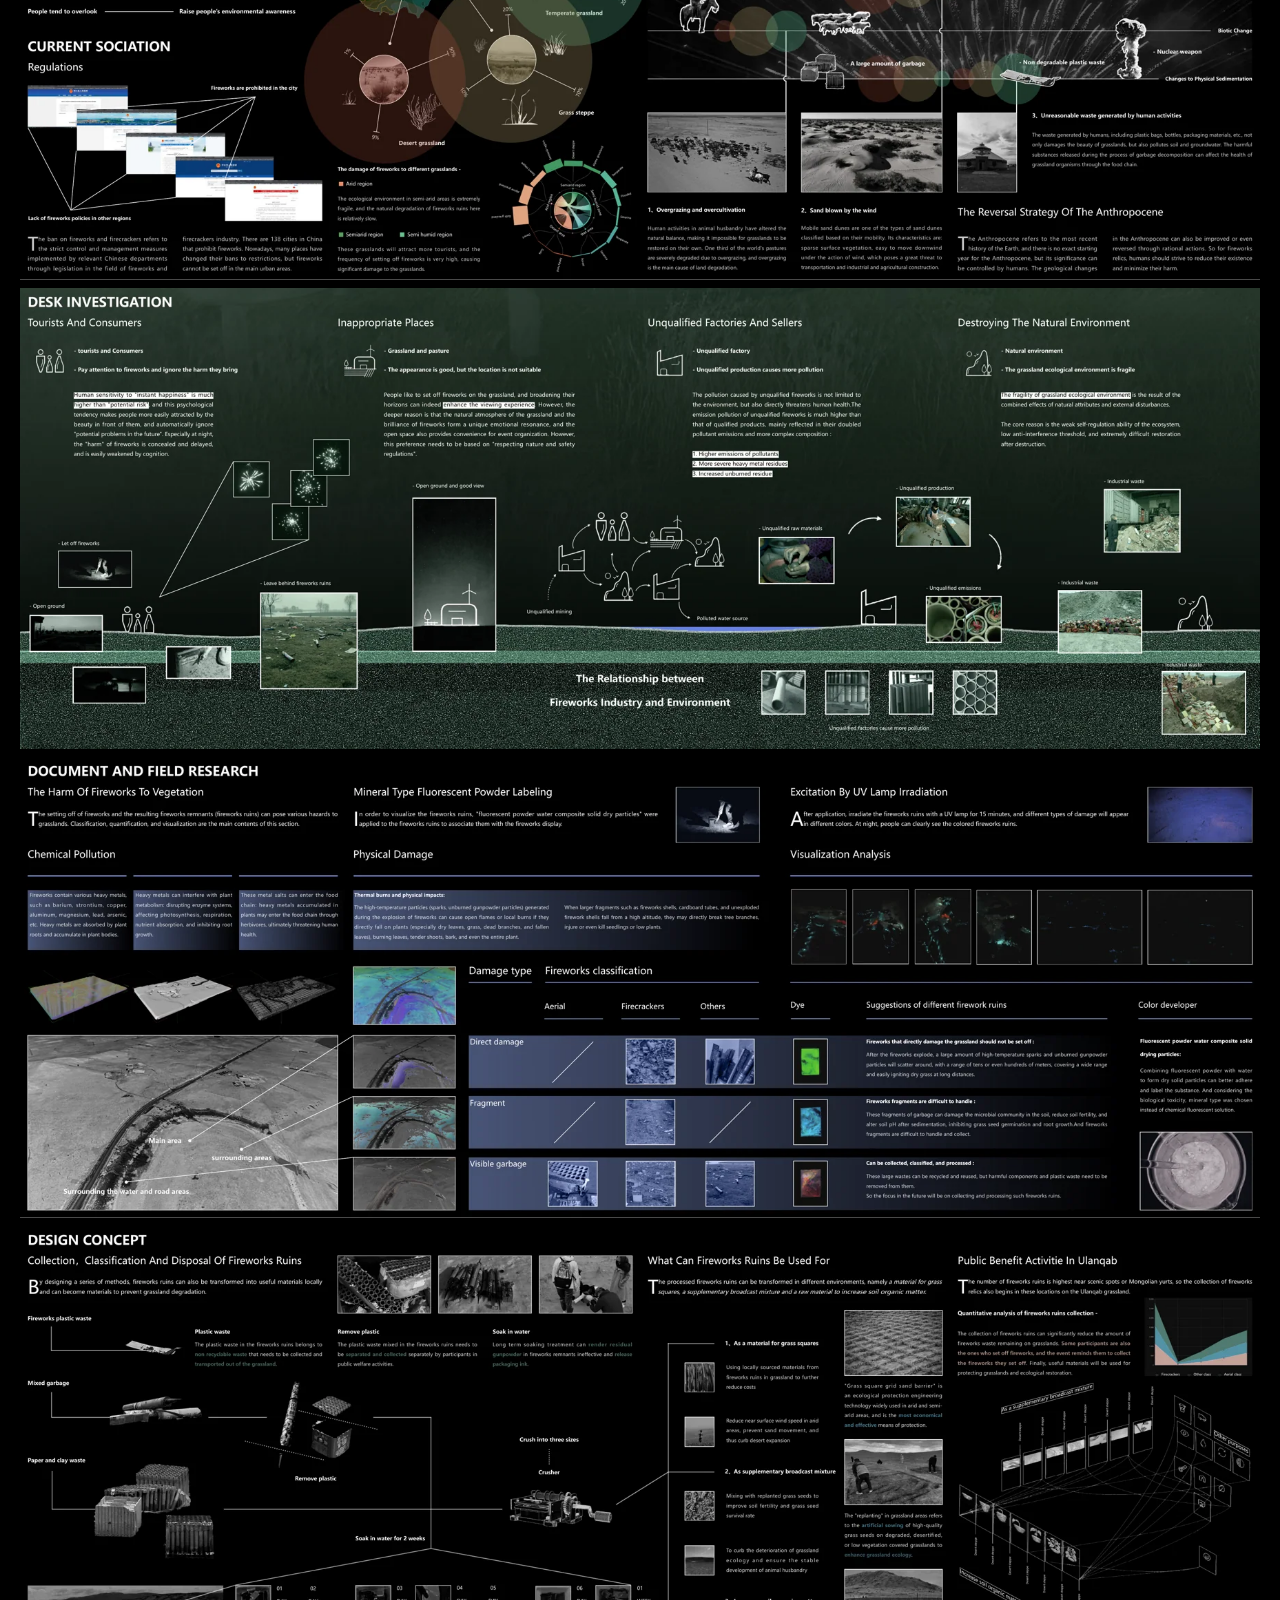
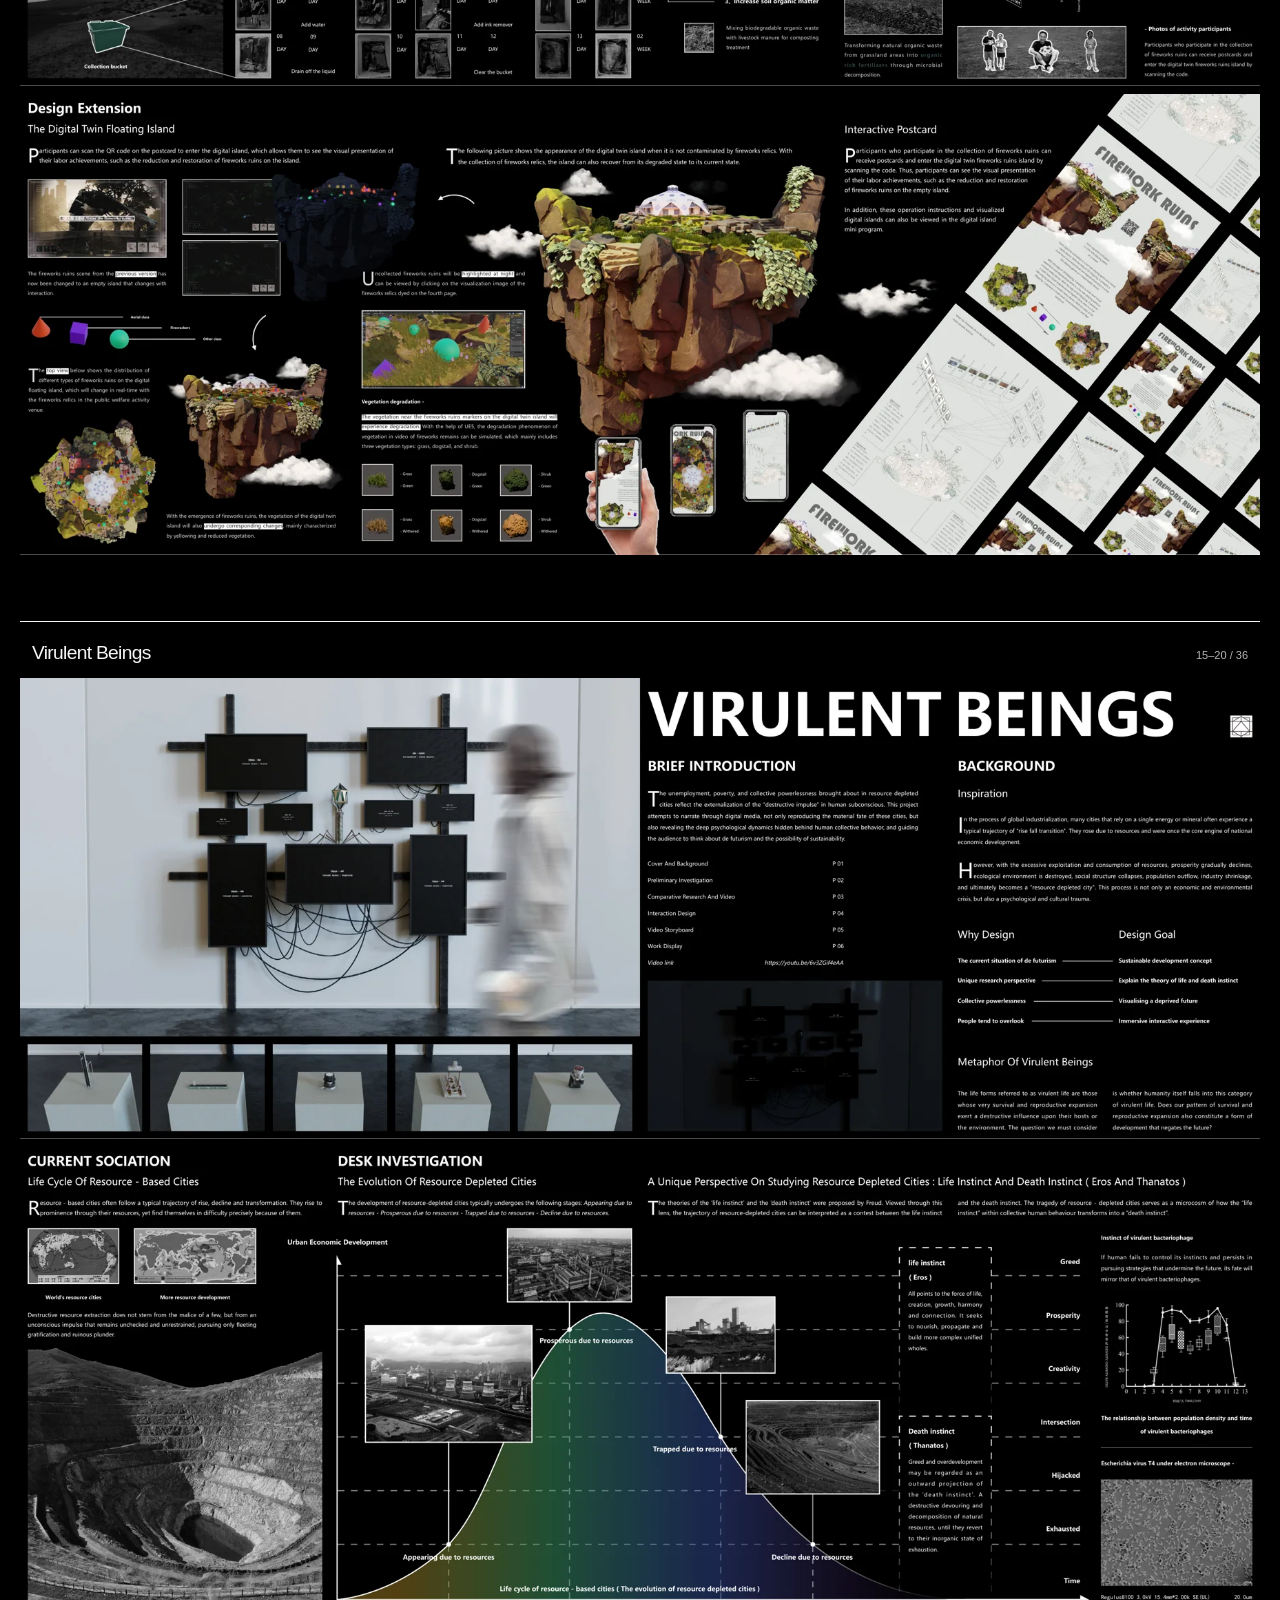
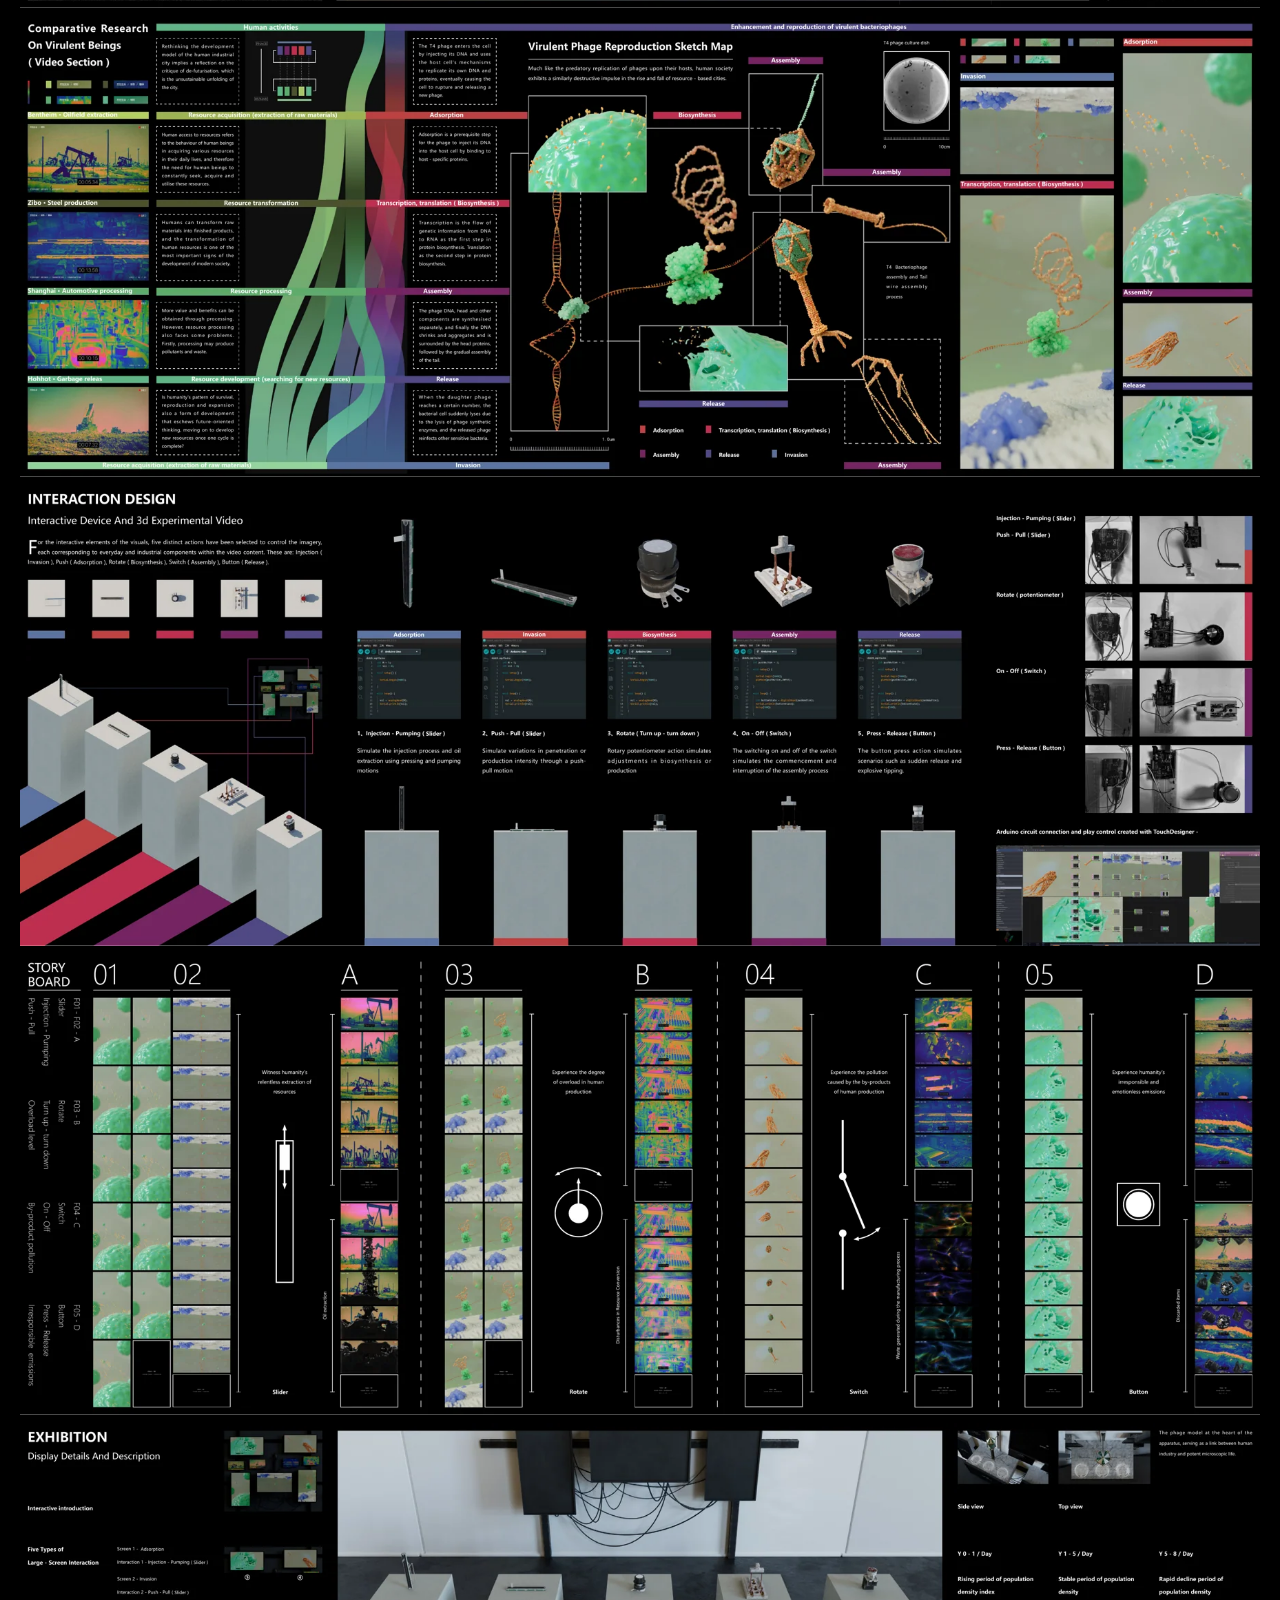
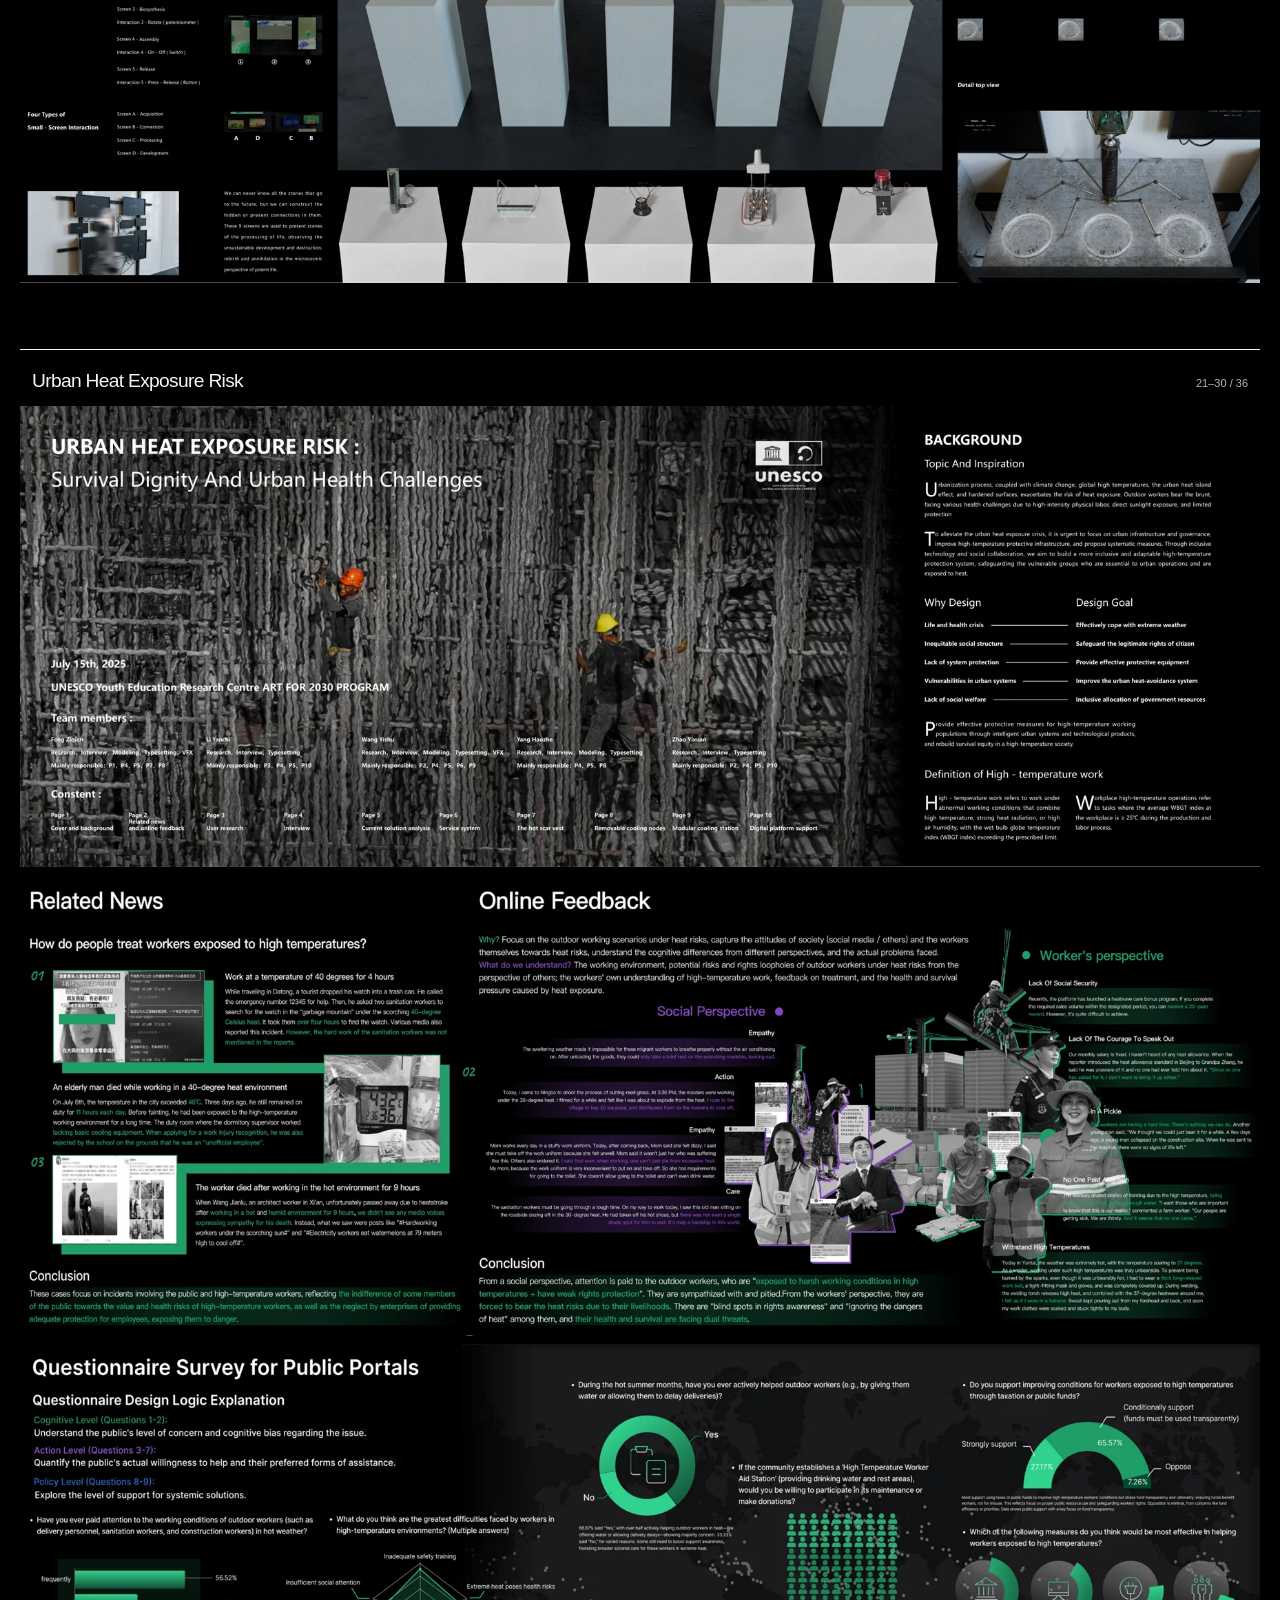
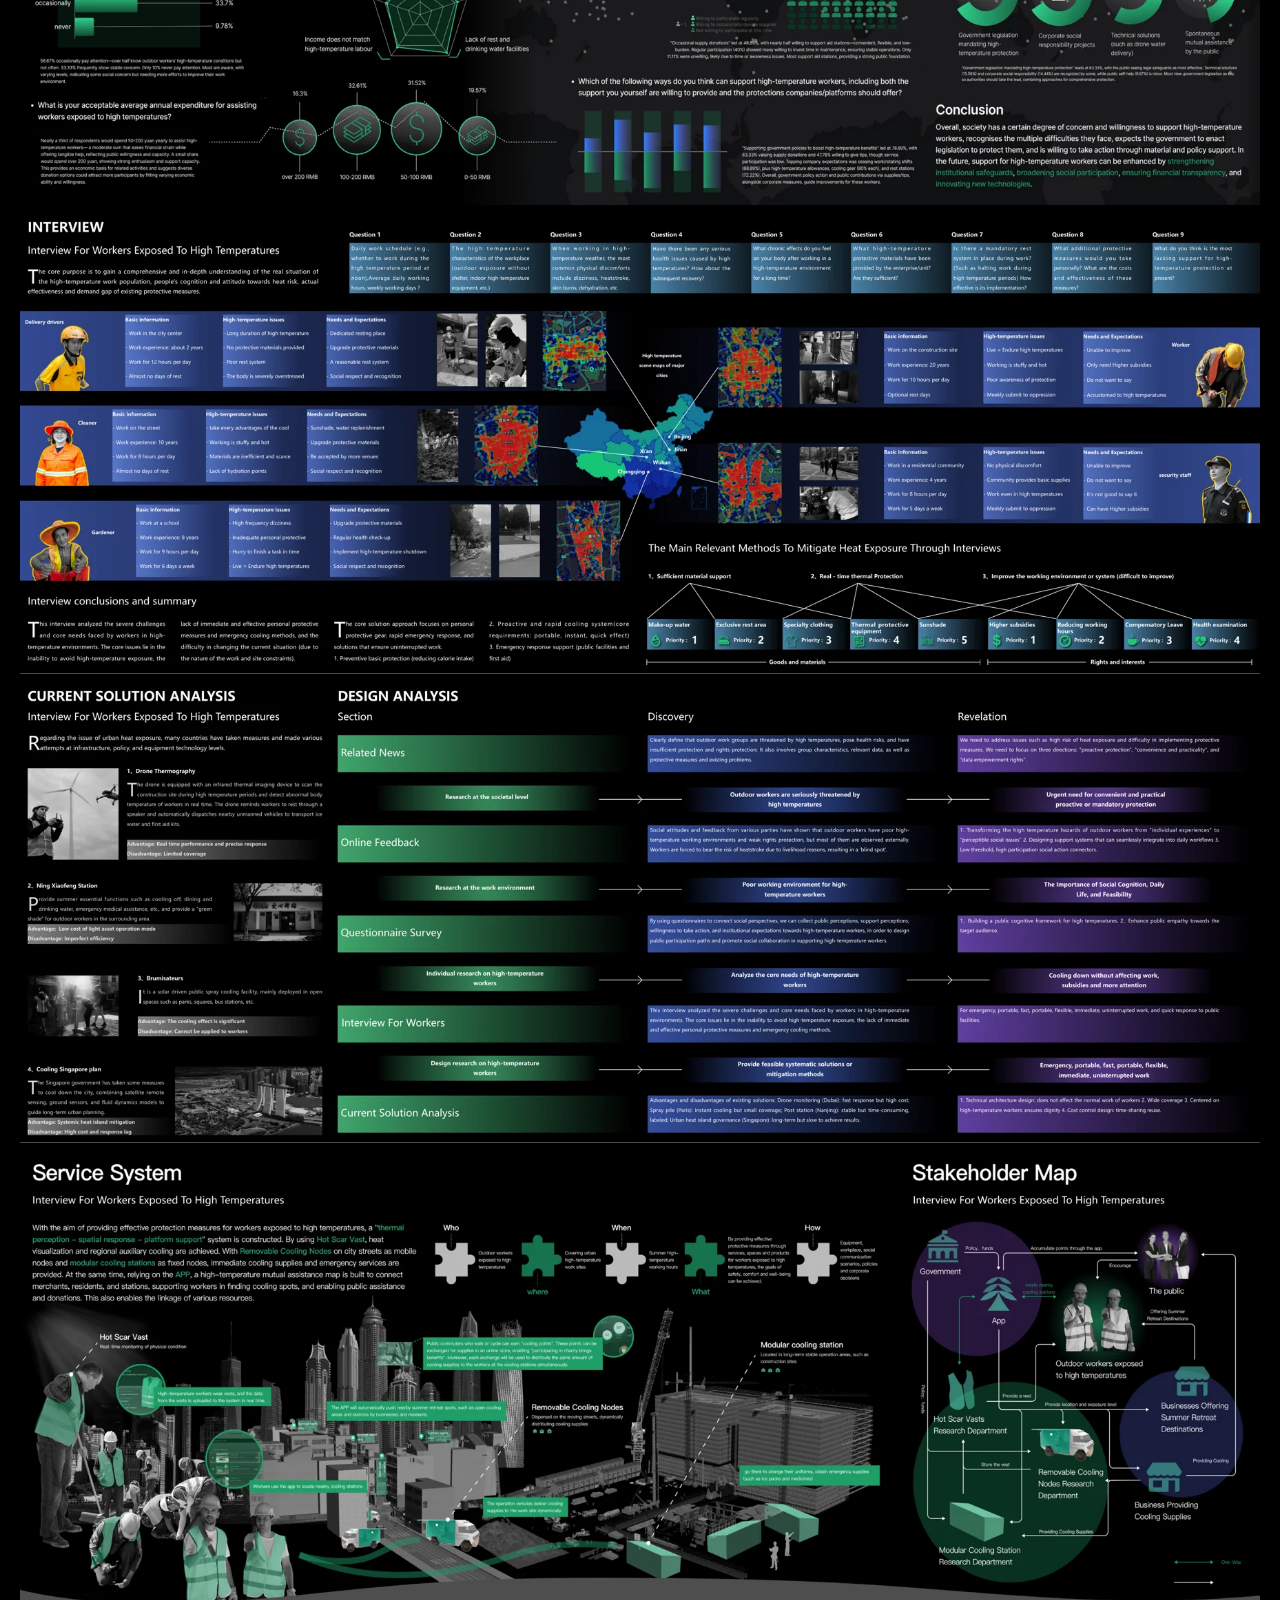
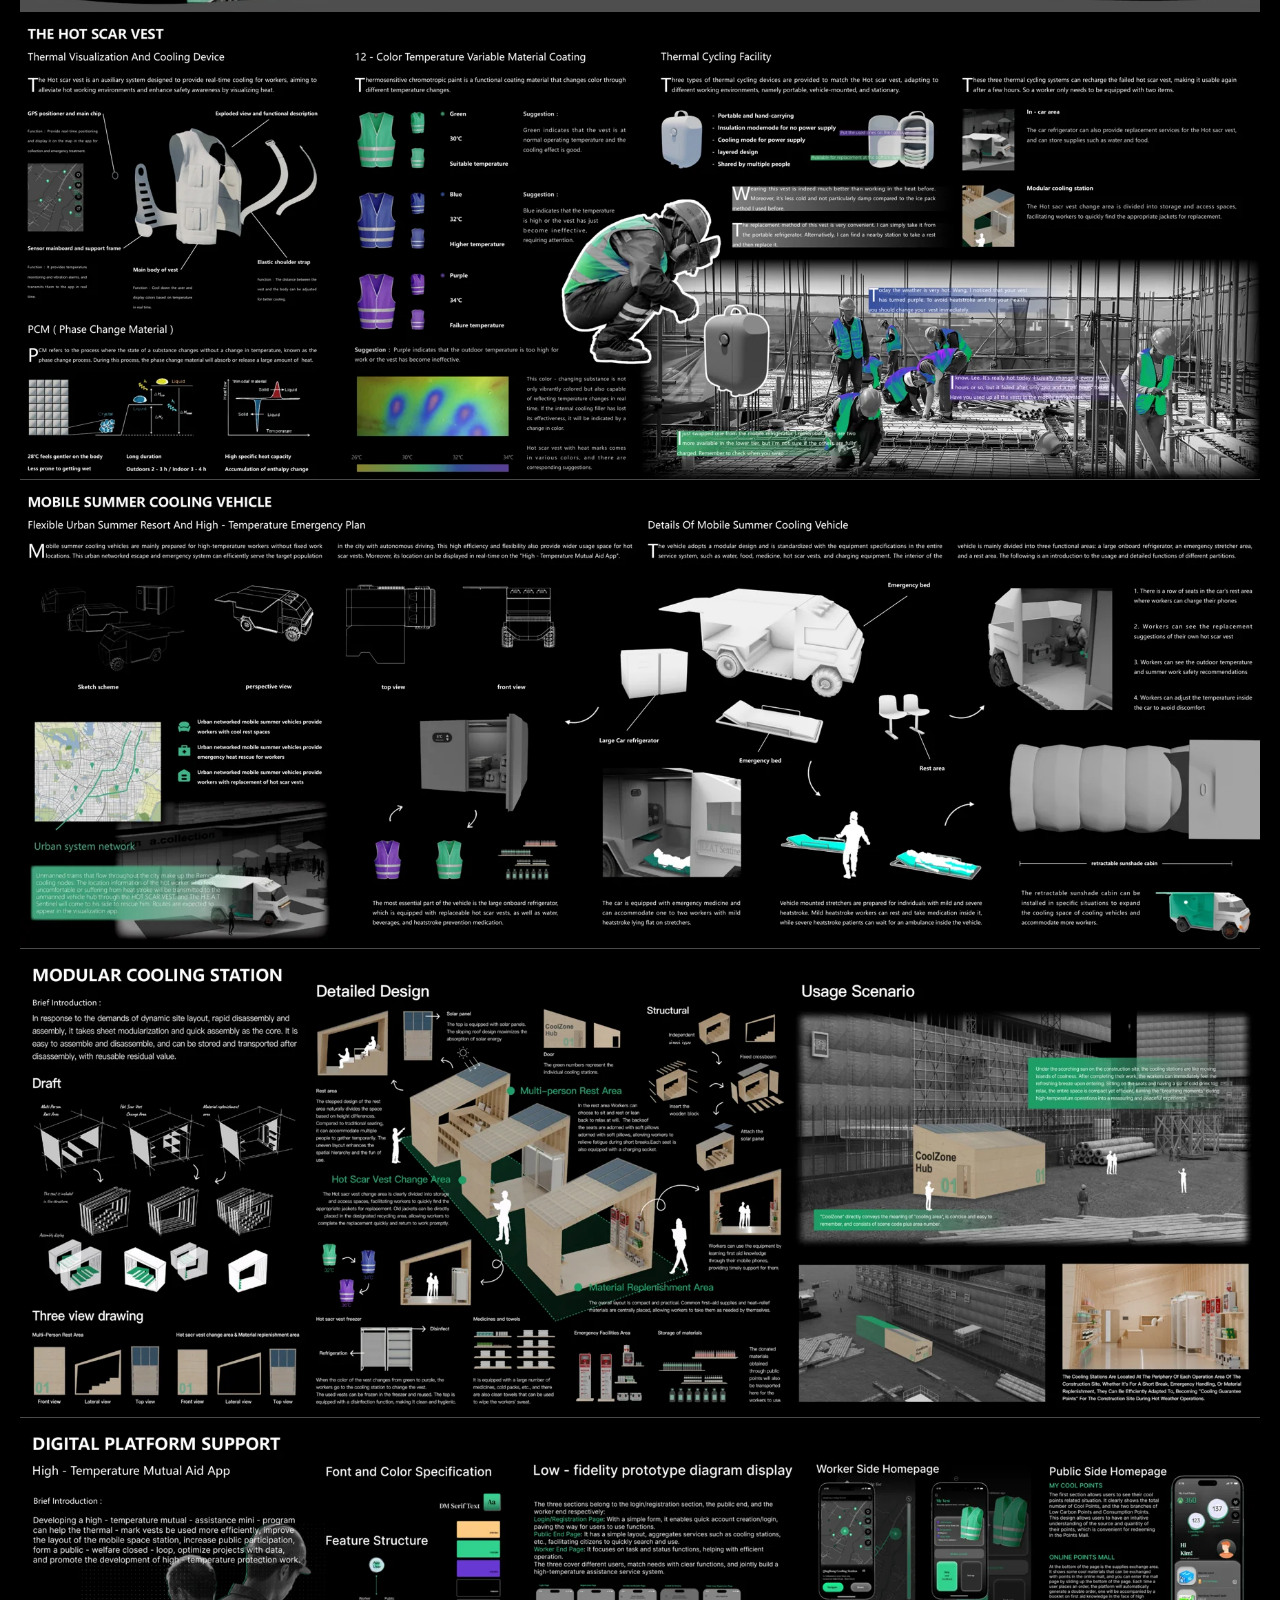
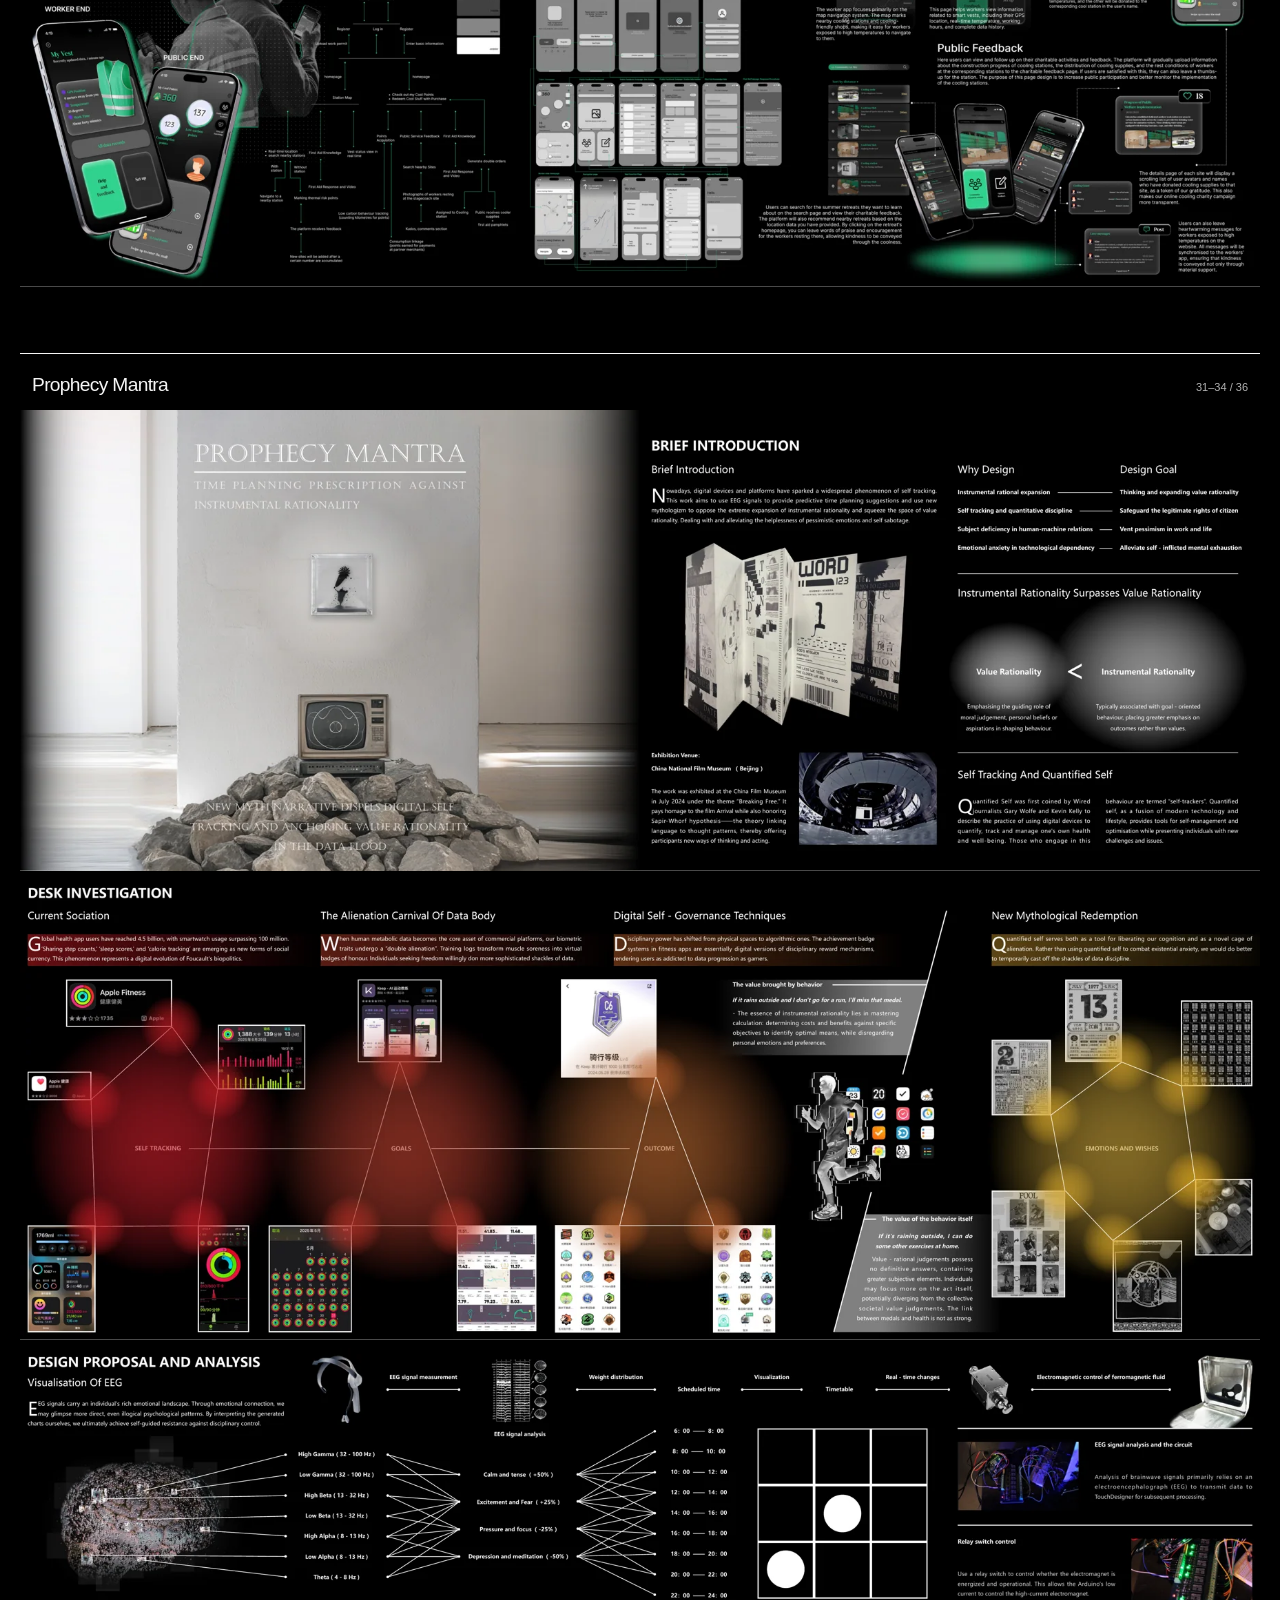
==== commit 649f4134: "Replace portfolio download with English CV and add a direct CV link" ====
--- a/index.html
+++ b/index.html
@@ -4,7 +4,7 @@
   <meta charset="utf-8">
   <meta name="viewport" content="width=device-width, initial-scale=1">
   <meta name="theme-color" content="#000000">
-  <meta name="description" content="Feng Ziqian 的数字艺术、交互设计与空间体验作品集。在线连续浏览 36 页作品，支持项目目录、放大查看与 PDF 下载。">
+  <meta name="description" content="Feng Ziqian 的数字艺术、交互设计与空间体验作品集。在线连续浏览 36 页作品，支持项目目录、放大查看与英文简历下载。">
   <meta property="og:title" content="Feng Ziqian | Portfolio">
   <meta property="og:description" content="Feng Ziqian 的在线作品集。">
   <meta property="og:type" content="website">
@@ -20,7 +20,7 @@
     <a class="brand" href="#top" aria-label="Feng Ziqian，返回顶部">FENG ZIQIAN<span>Portfolio</span></a>
     <div class="tools">
       <details class="index"><summary>项目目录</summary><nav aria-label="作品集项目目录"><a href="#from-signal-to-civilization"><span>From Signal to Civilization</span><small>01–08</small></a><a href="#firework-ruins"><span>Firework Ruins</span><small>09–14</small></a><a href="#virulent-beings"><span>Virulent Beings</span><small>15–20</small></a><a href="#urban-heat-exposure-risk"><span>Urban Heat Exposure Risk</span><small>21–30</small></a><a href="#prophecy-mantra"><span>Prophecy Mantra</span><small>31–34</small></a><a href="#the-realm-of-hybridity"><span>The Realm of Hybridity</span><small>35</small></a><a href="#jingmeng"><span>Jingmeng (Strange Dreamland)</span><small>36</small></a></nav></details>
-      <a class="download" href="assets/FengZiqian.pdf" download>下载 PDF ↗</a>
+      <a class="download" href="assets/Ziqian_Feng_CV.pdf" download="Ziqian_Feng_CV.pdf">Download CV ↗</a>
     </div>
   </header>
   <div class="intro">
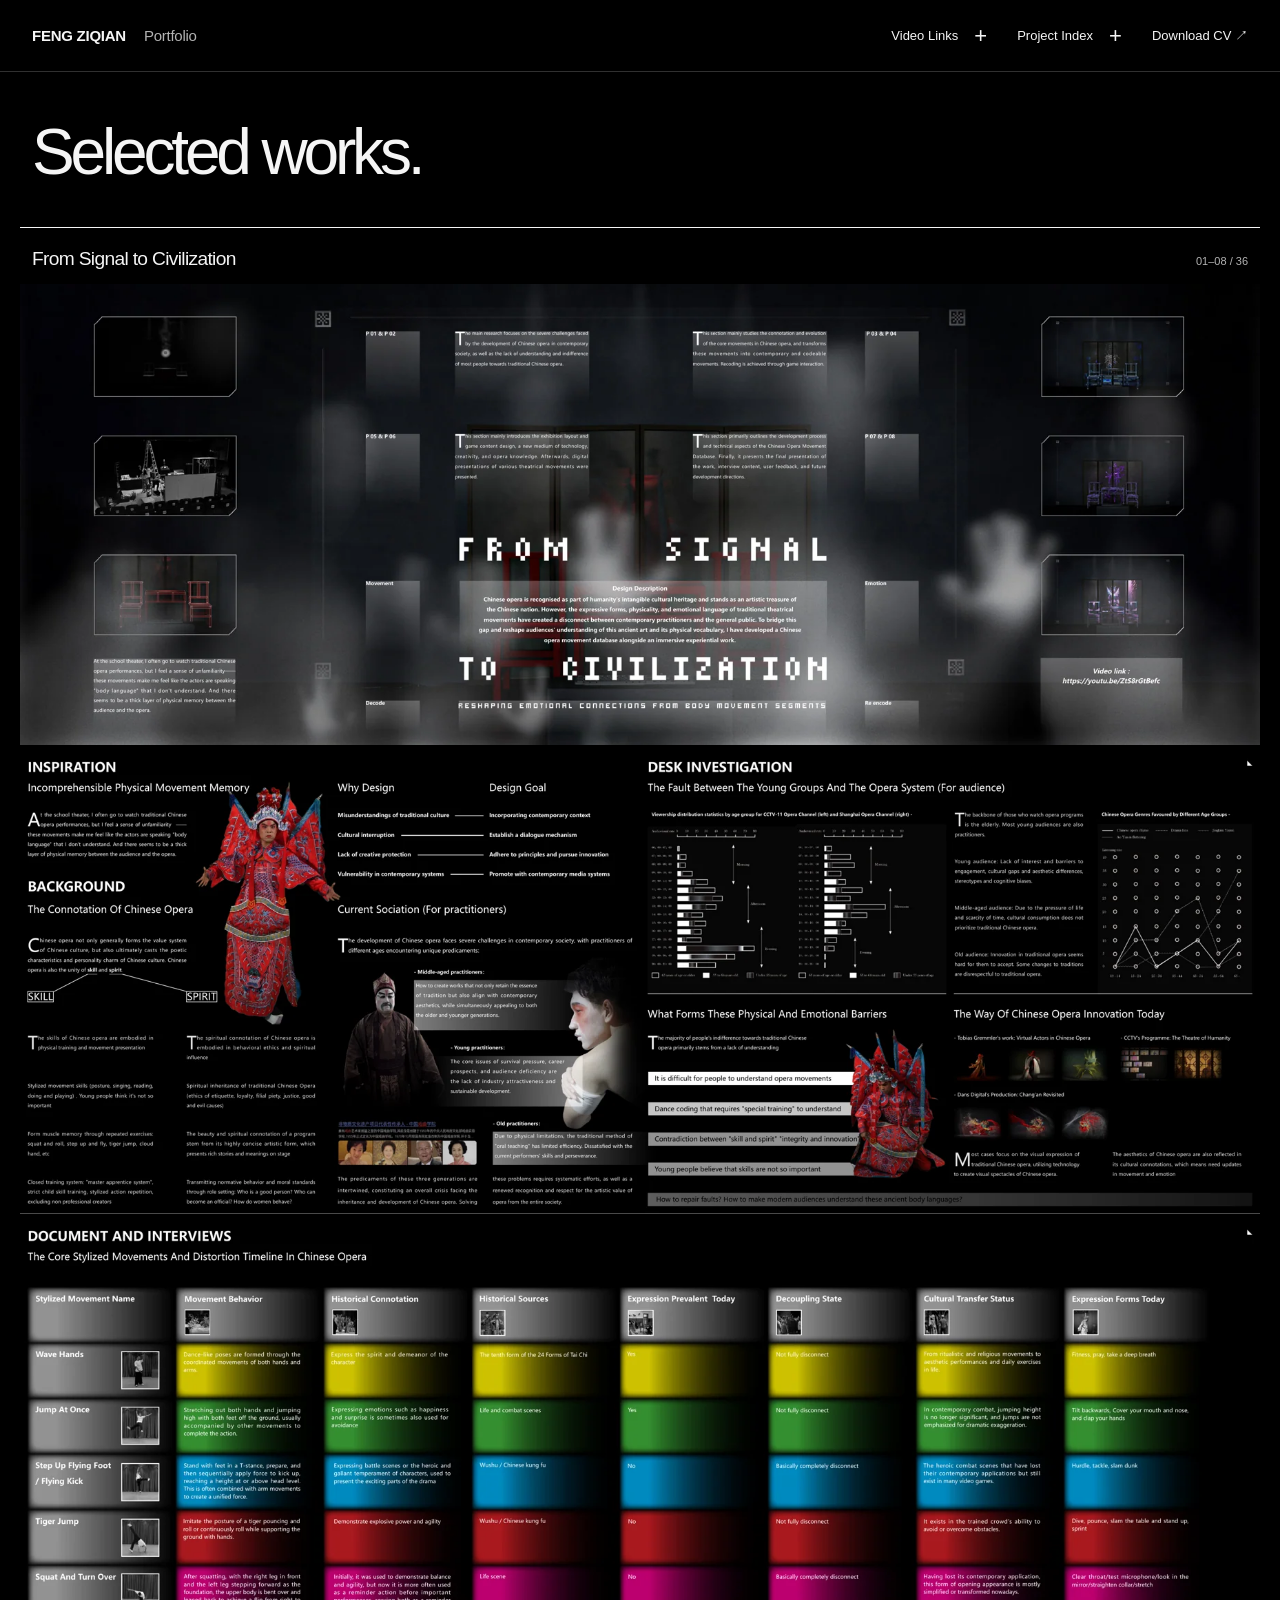
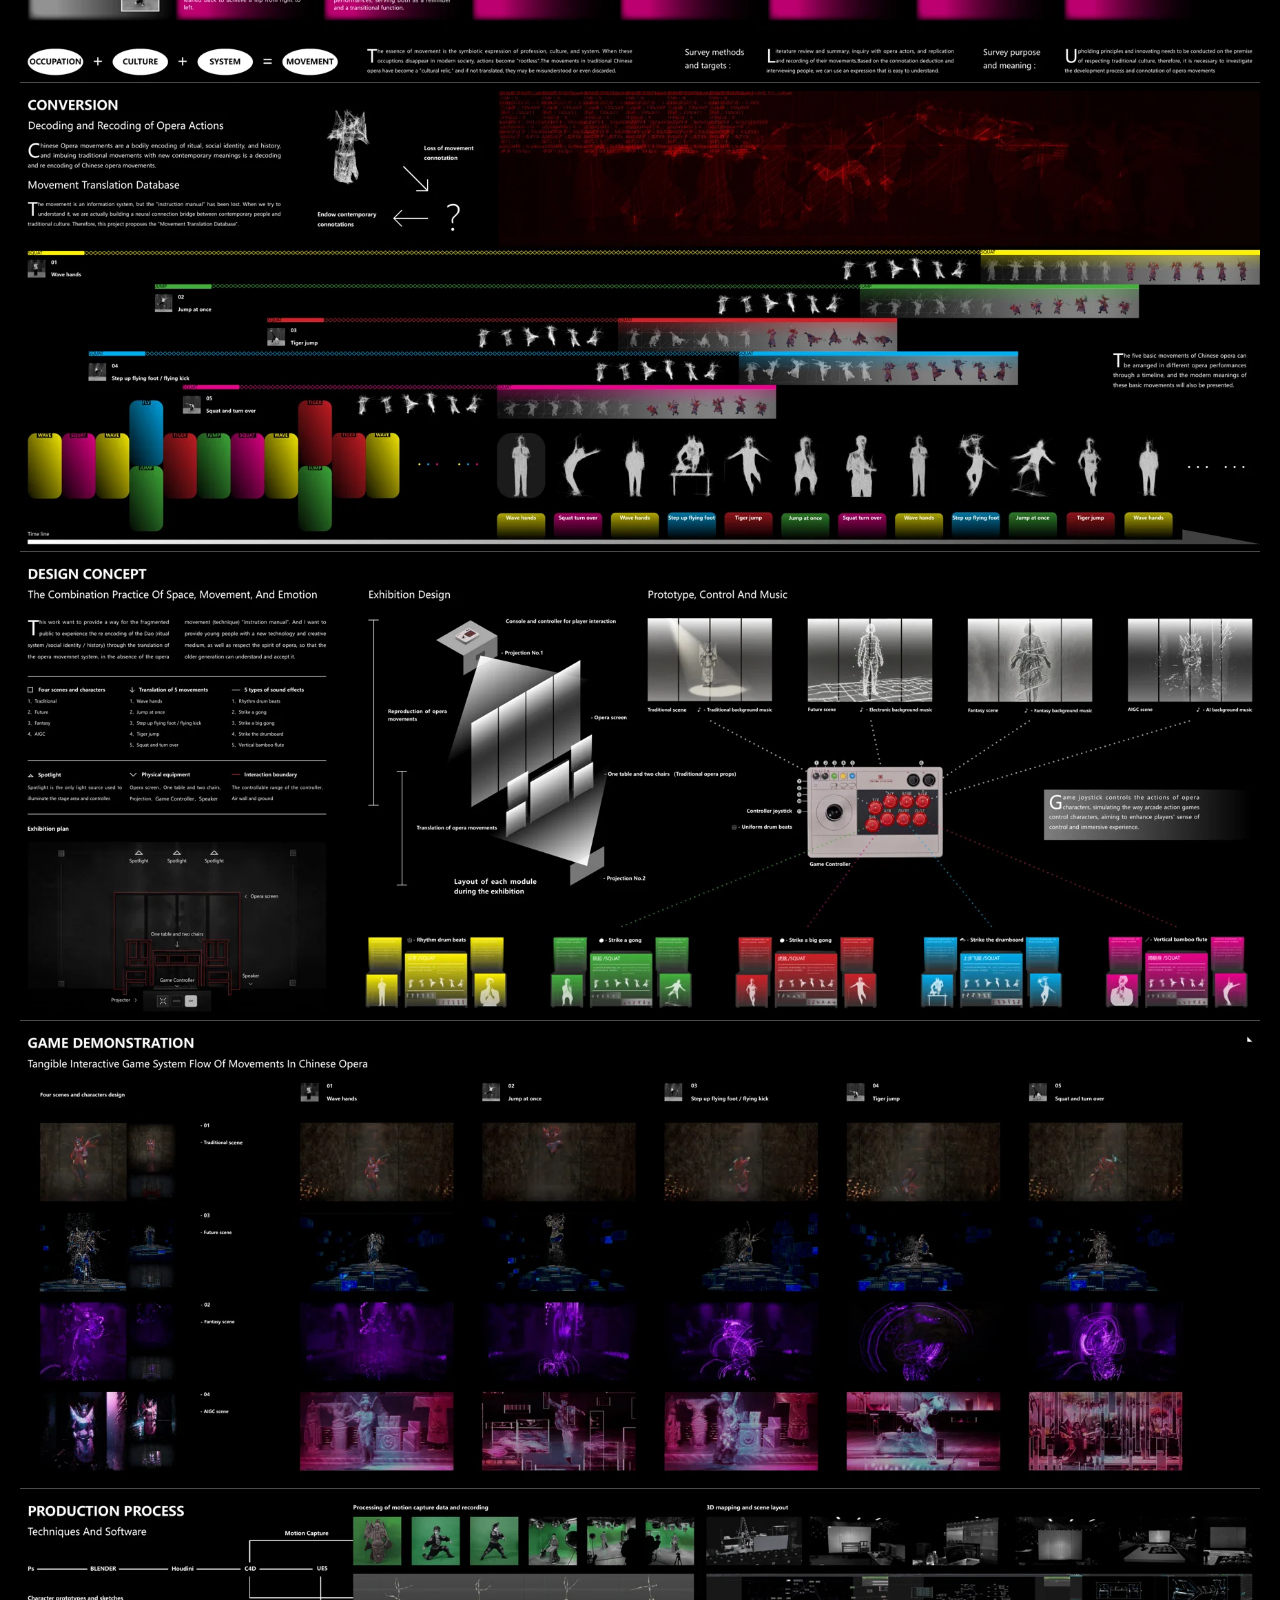
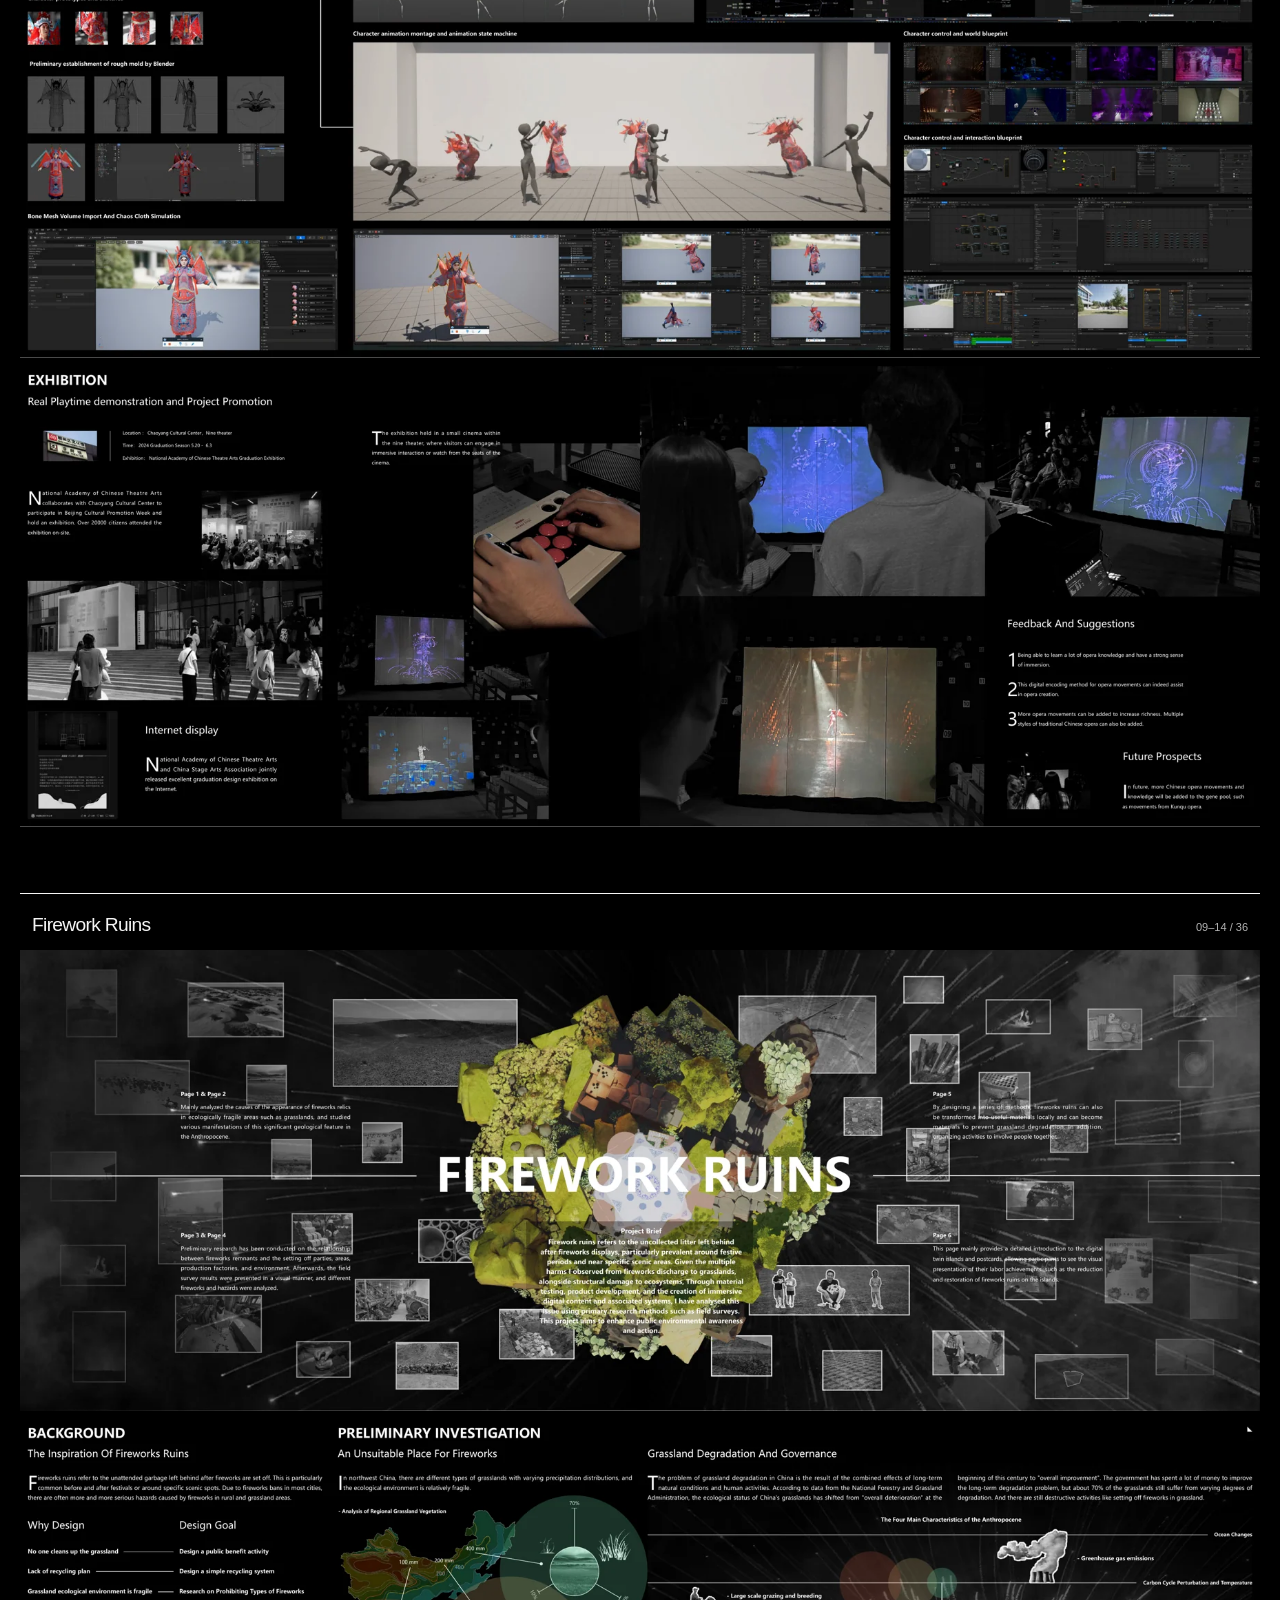
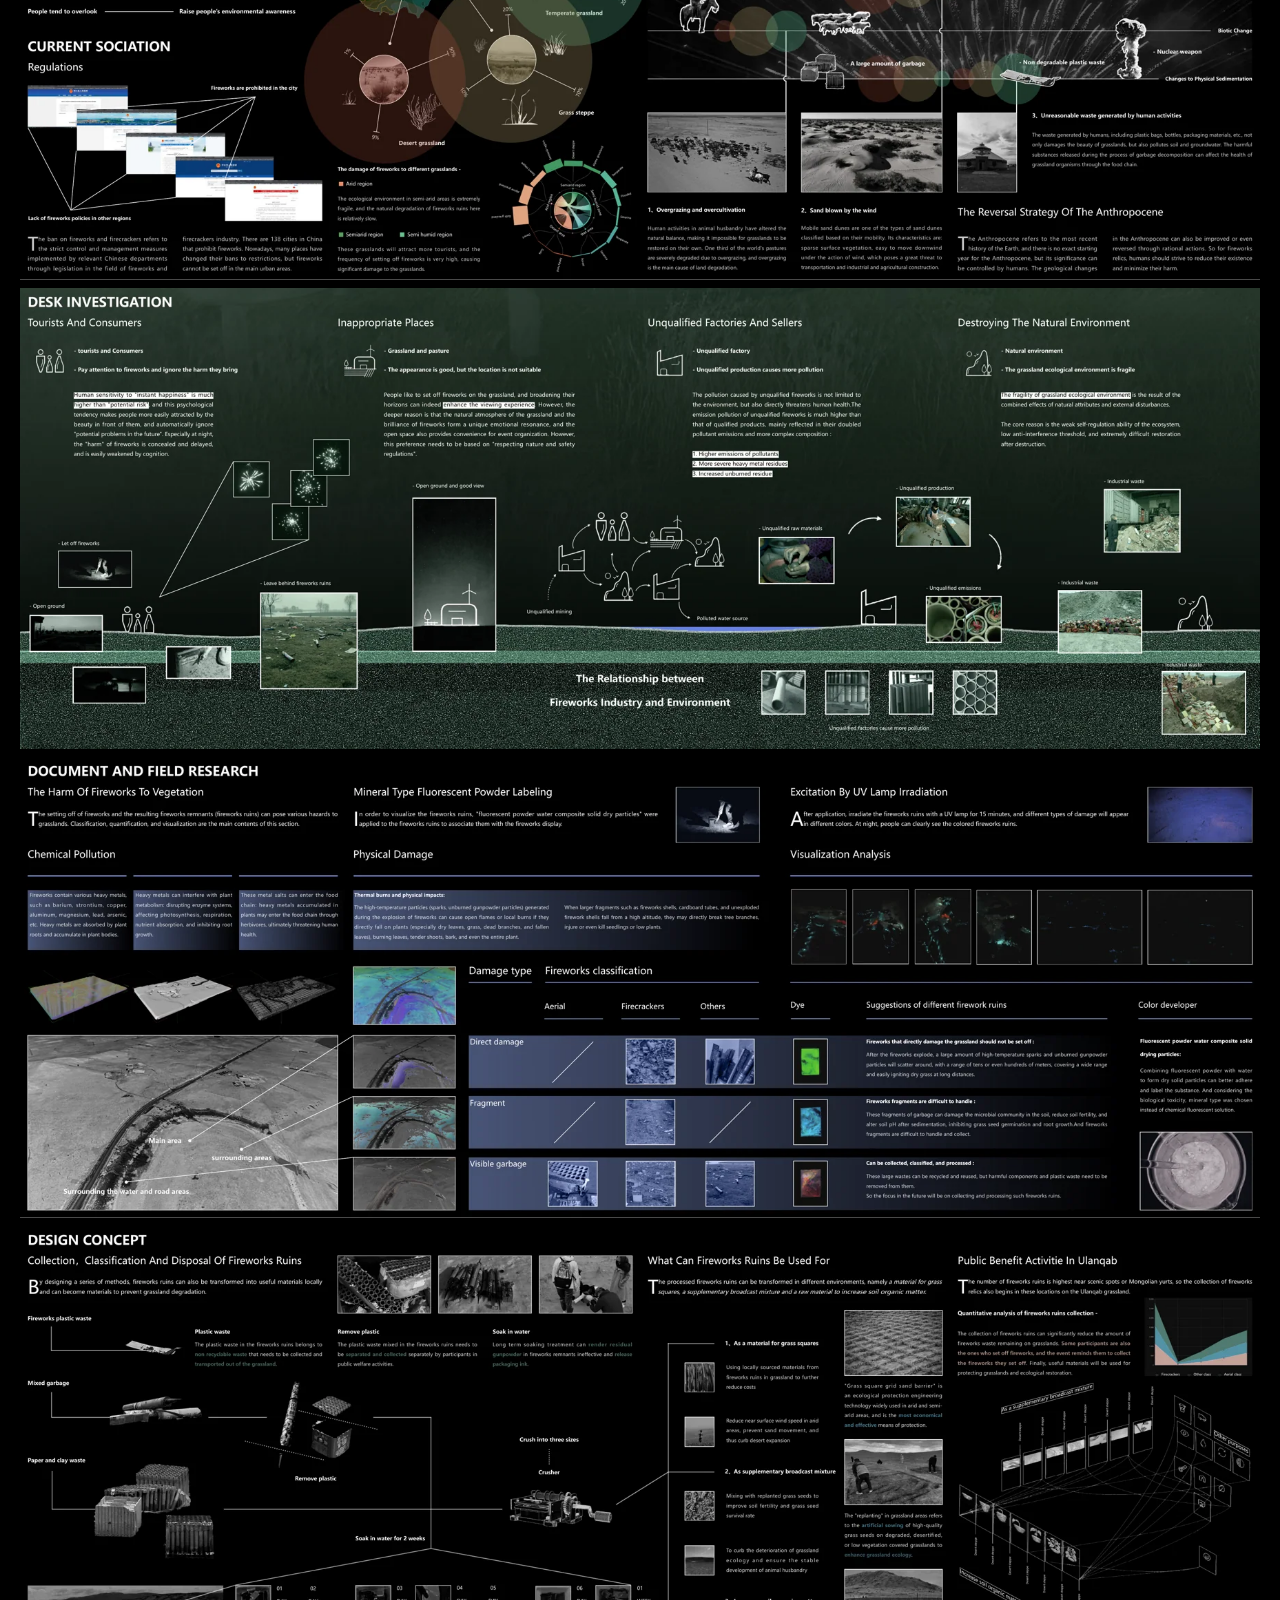
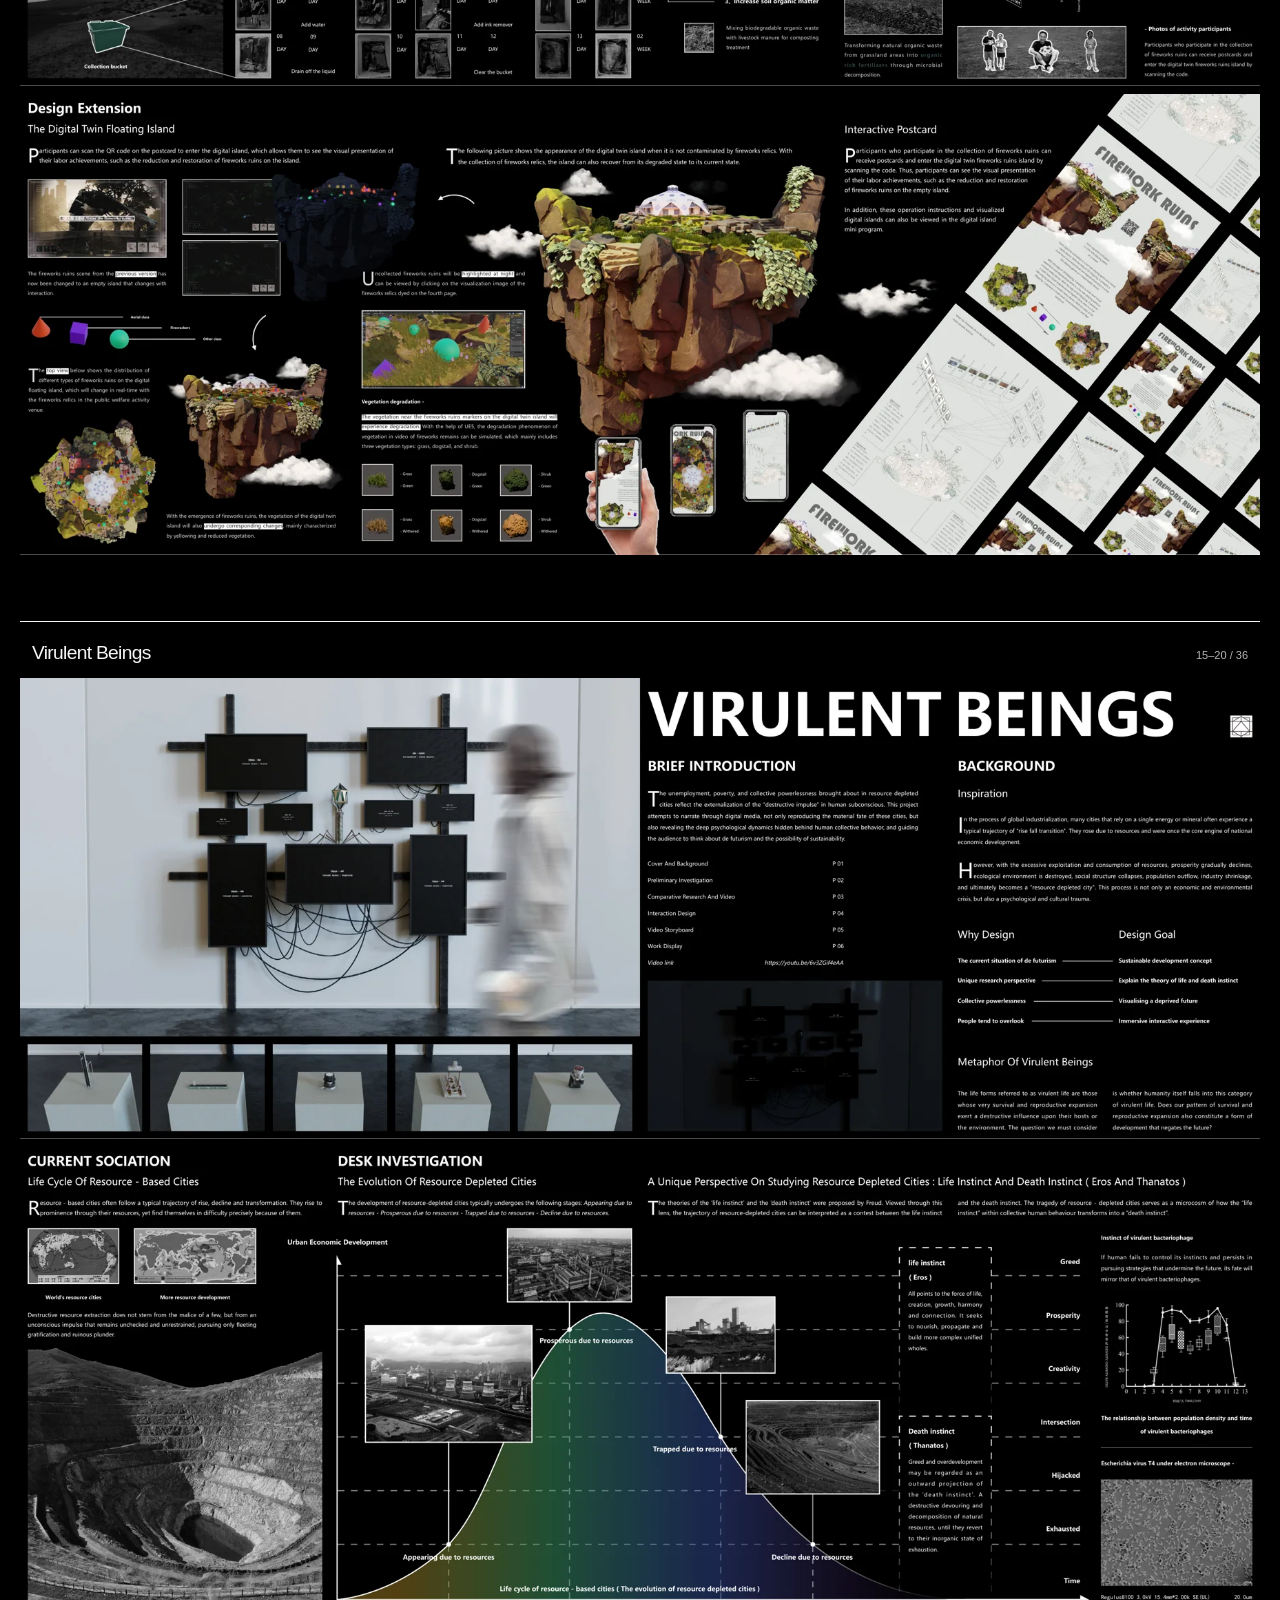
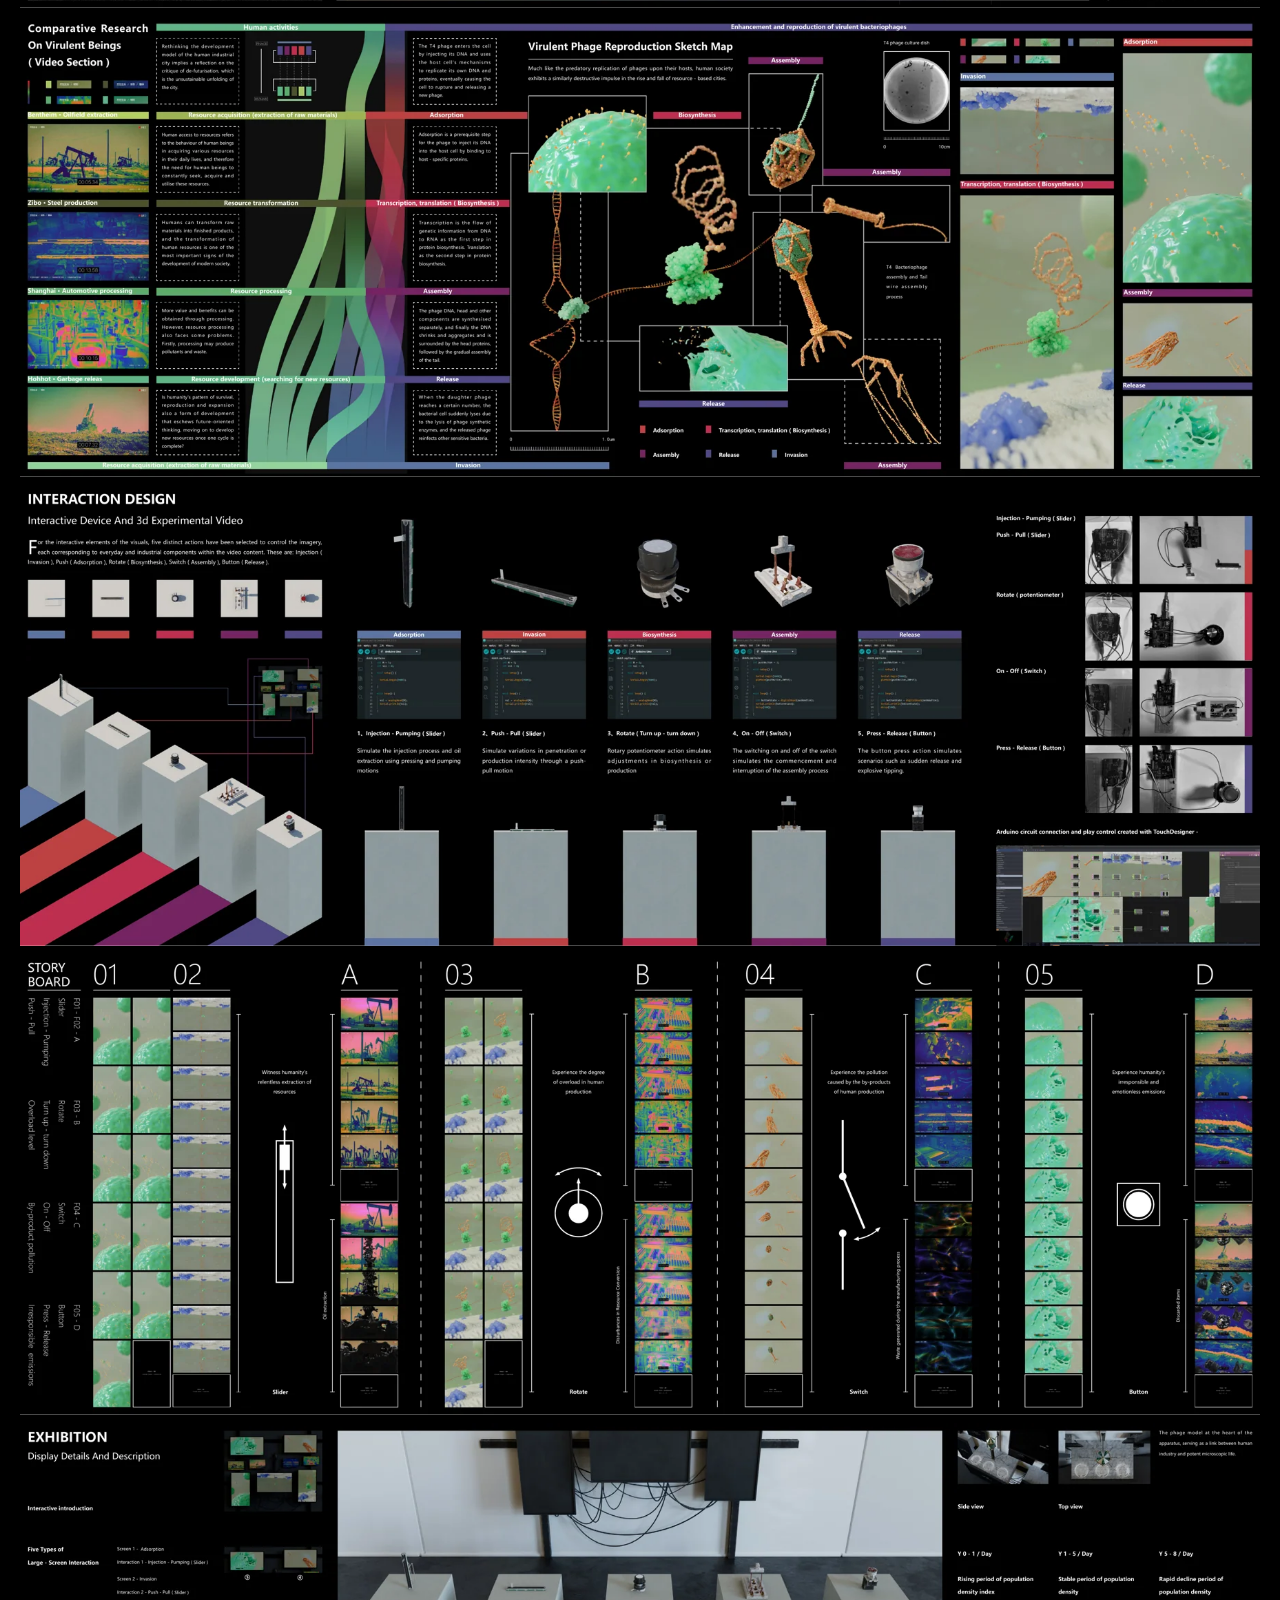
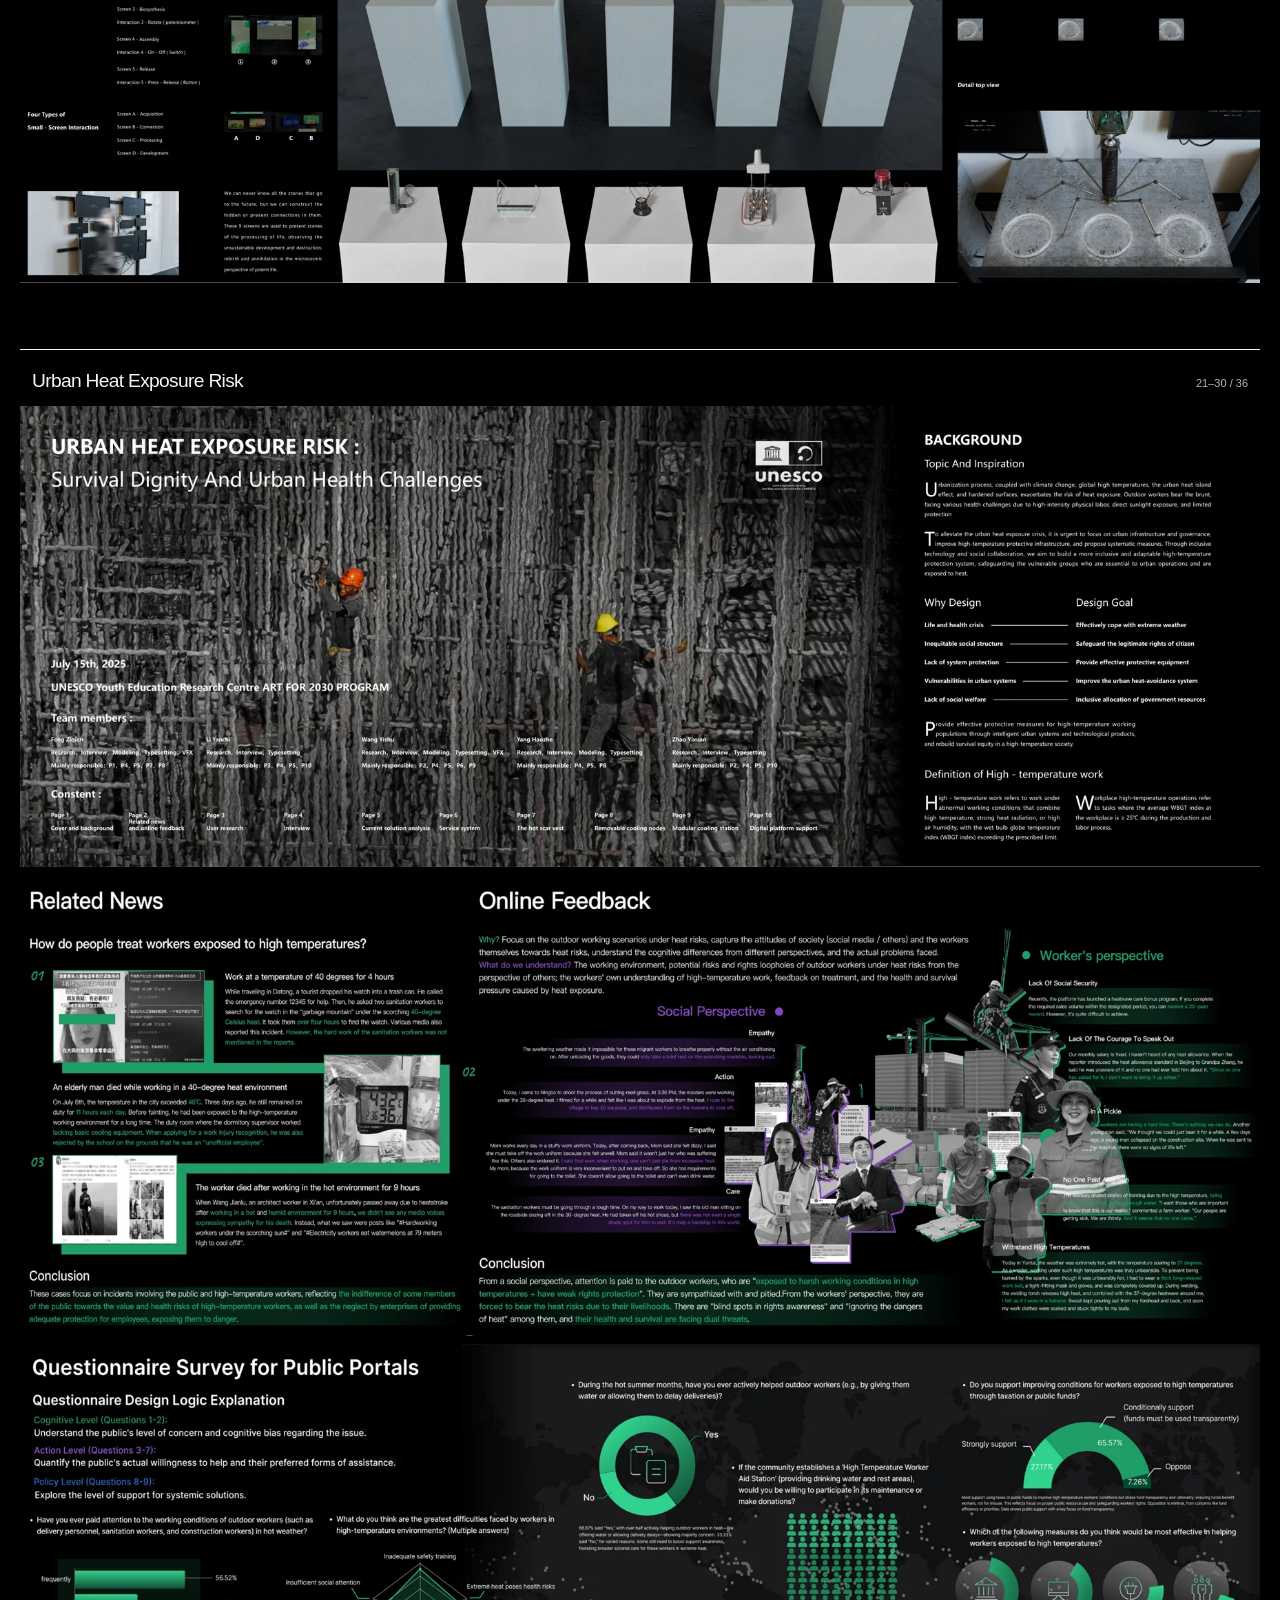
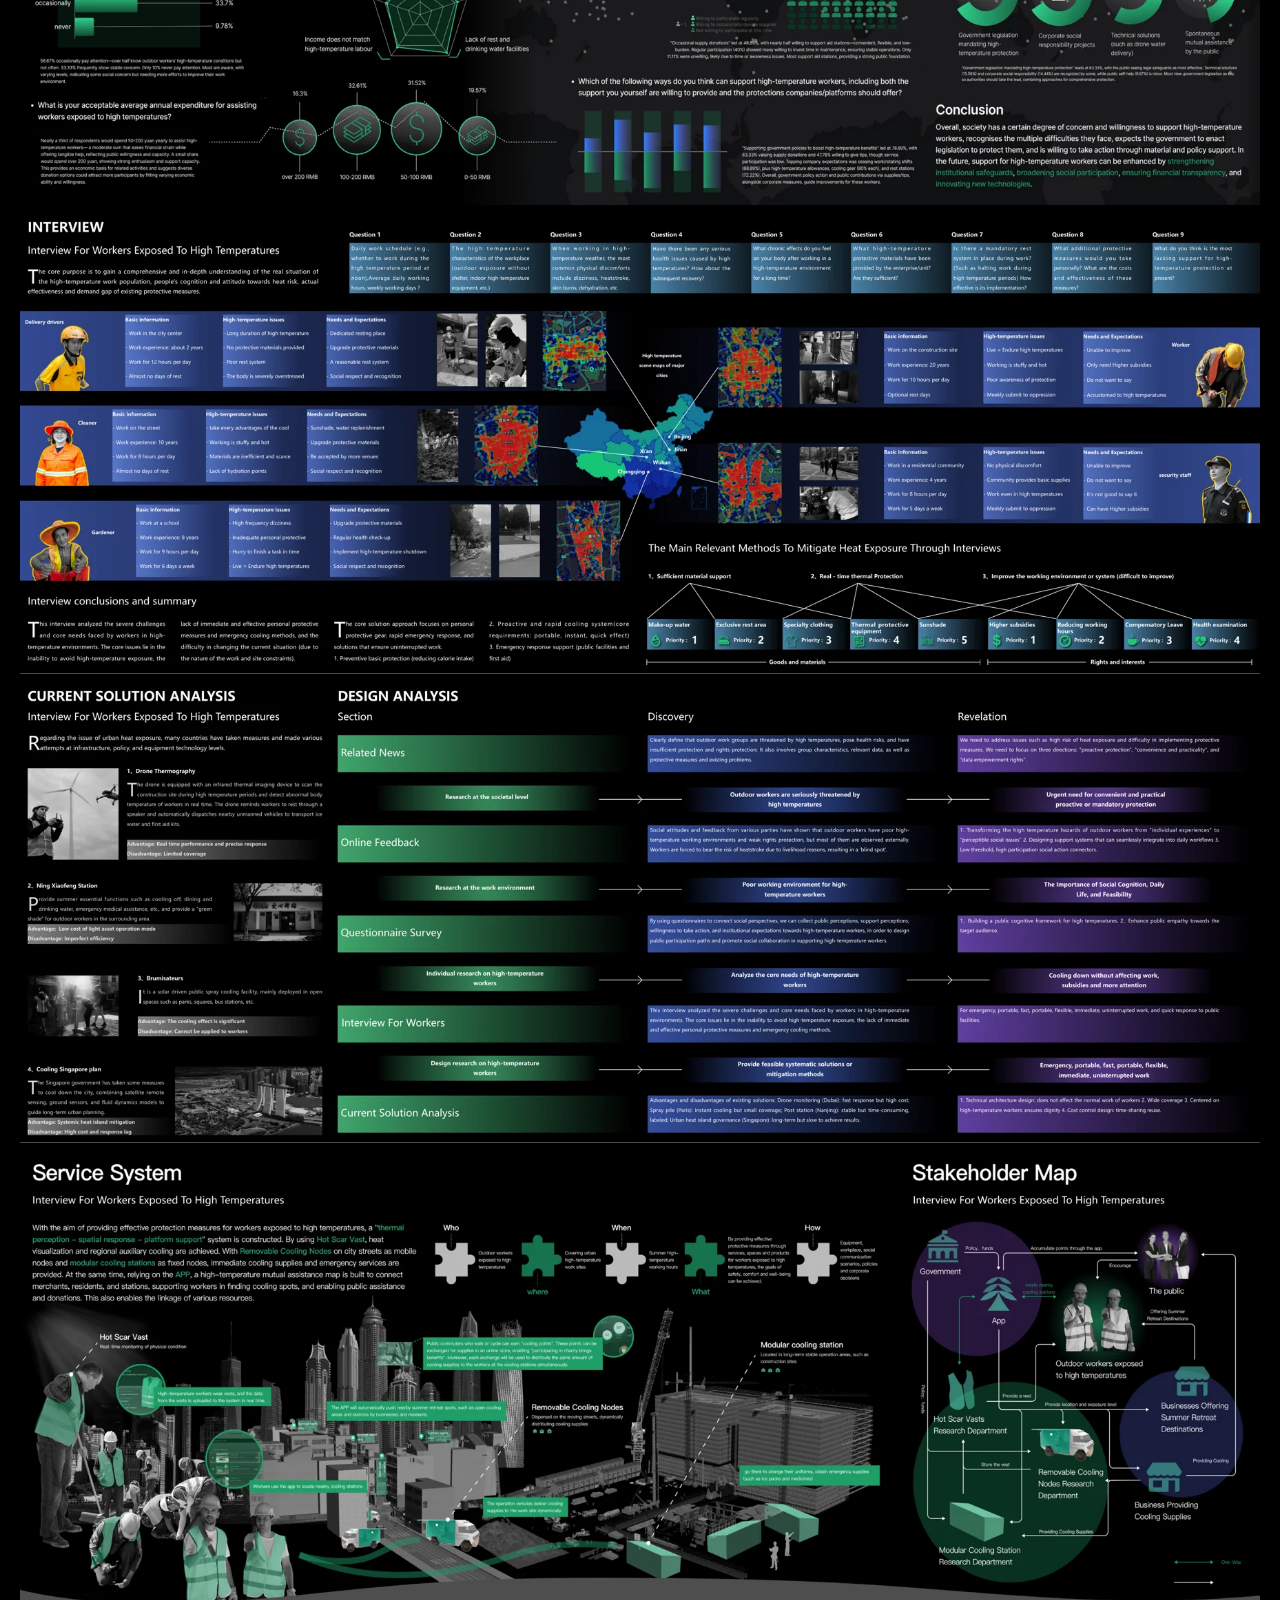
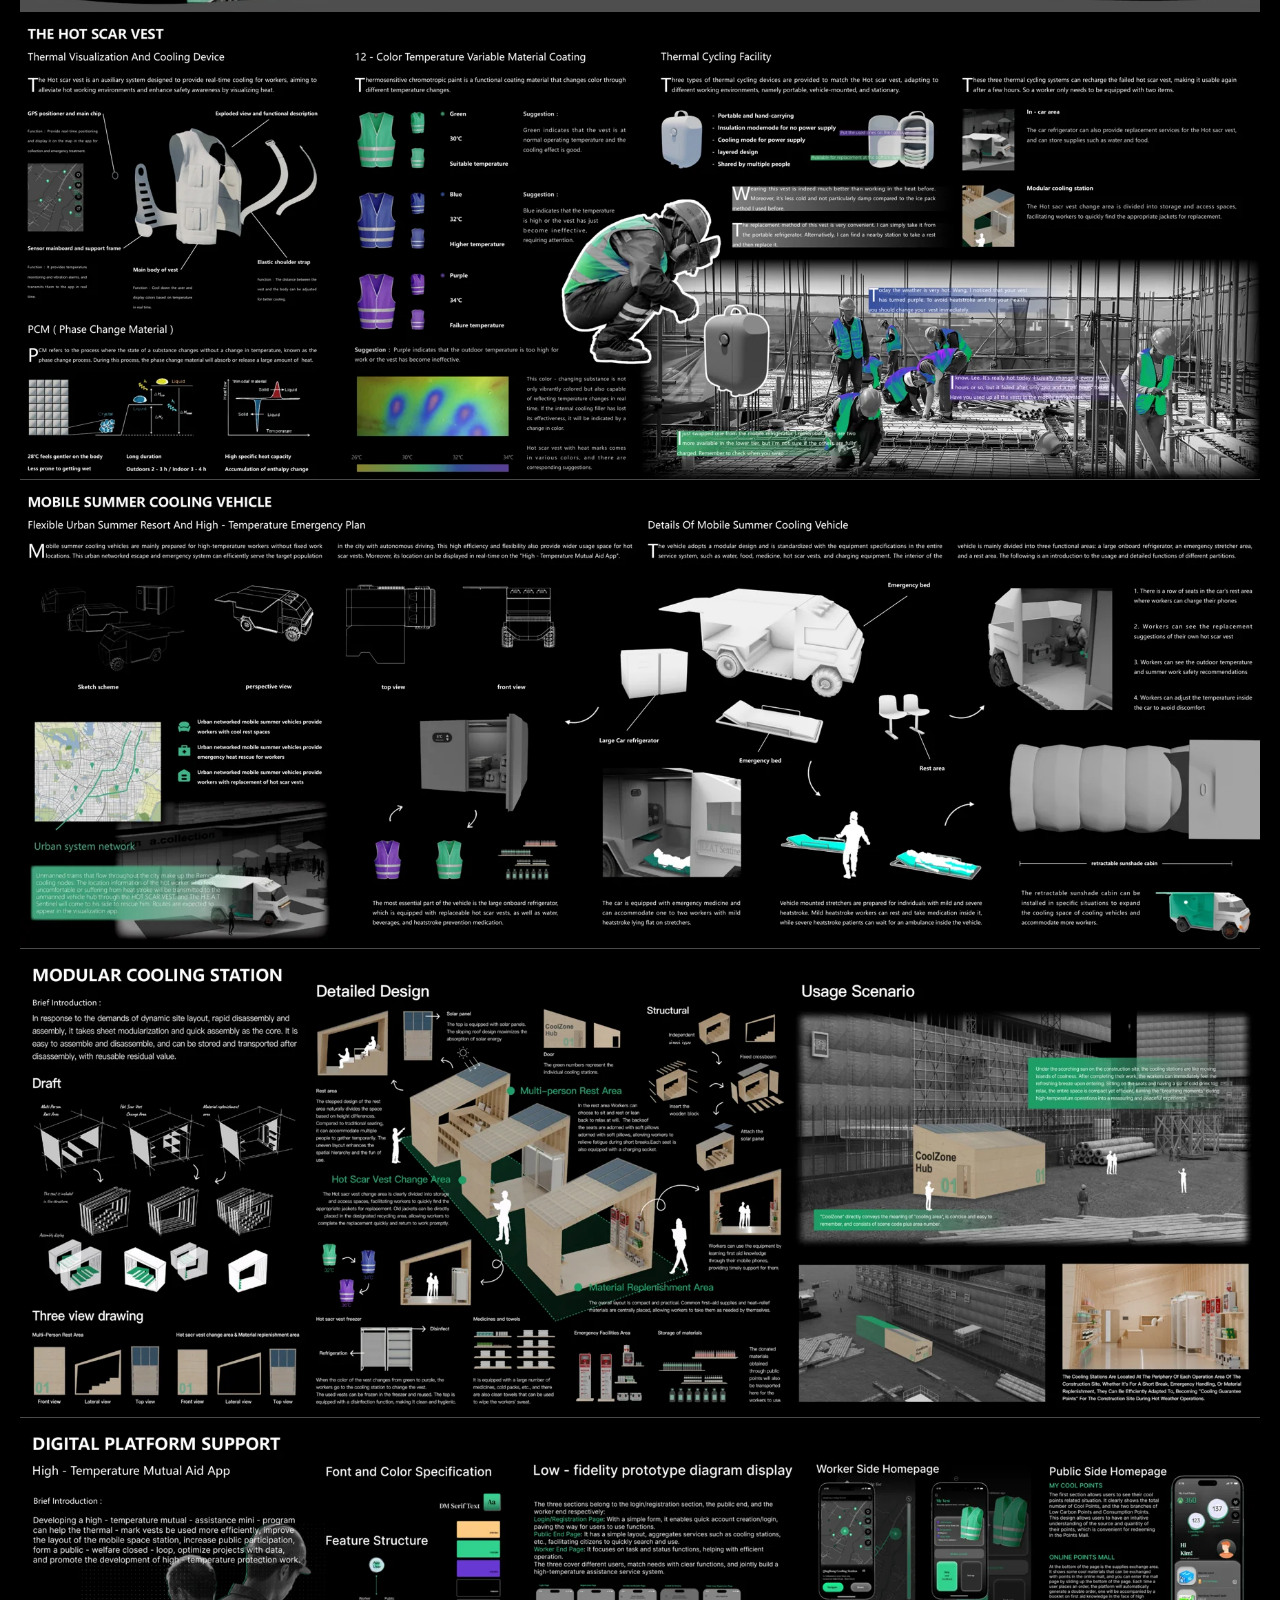
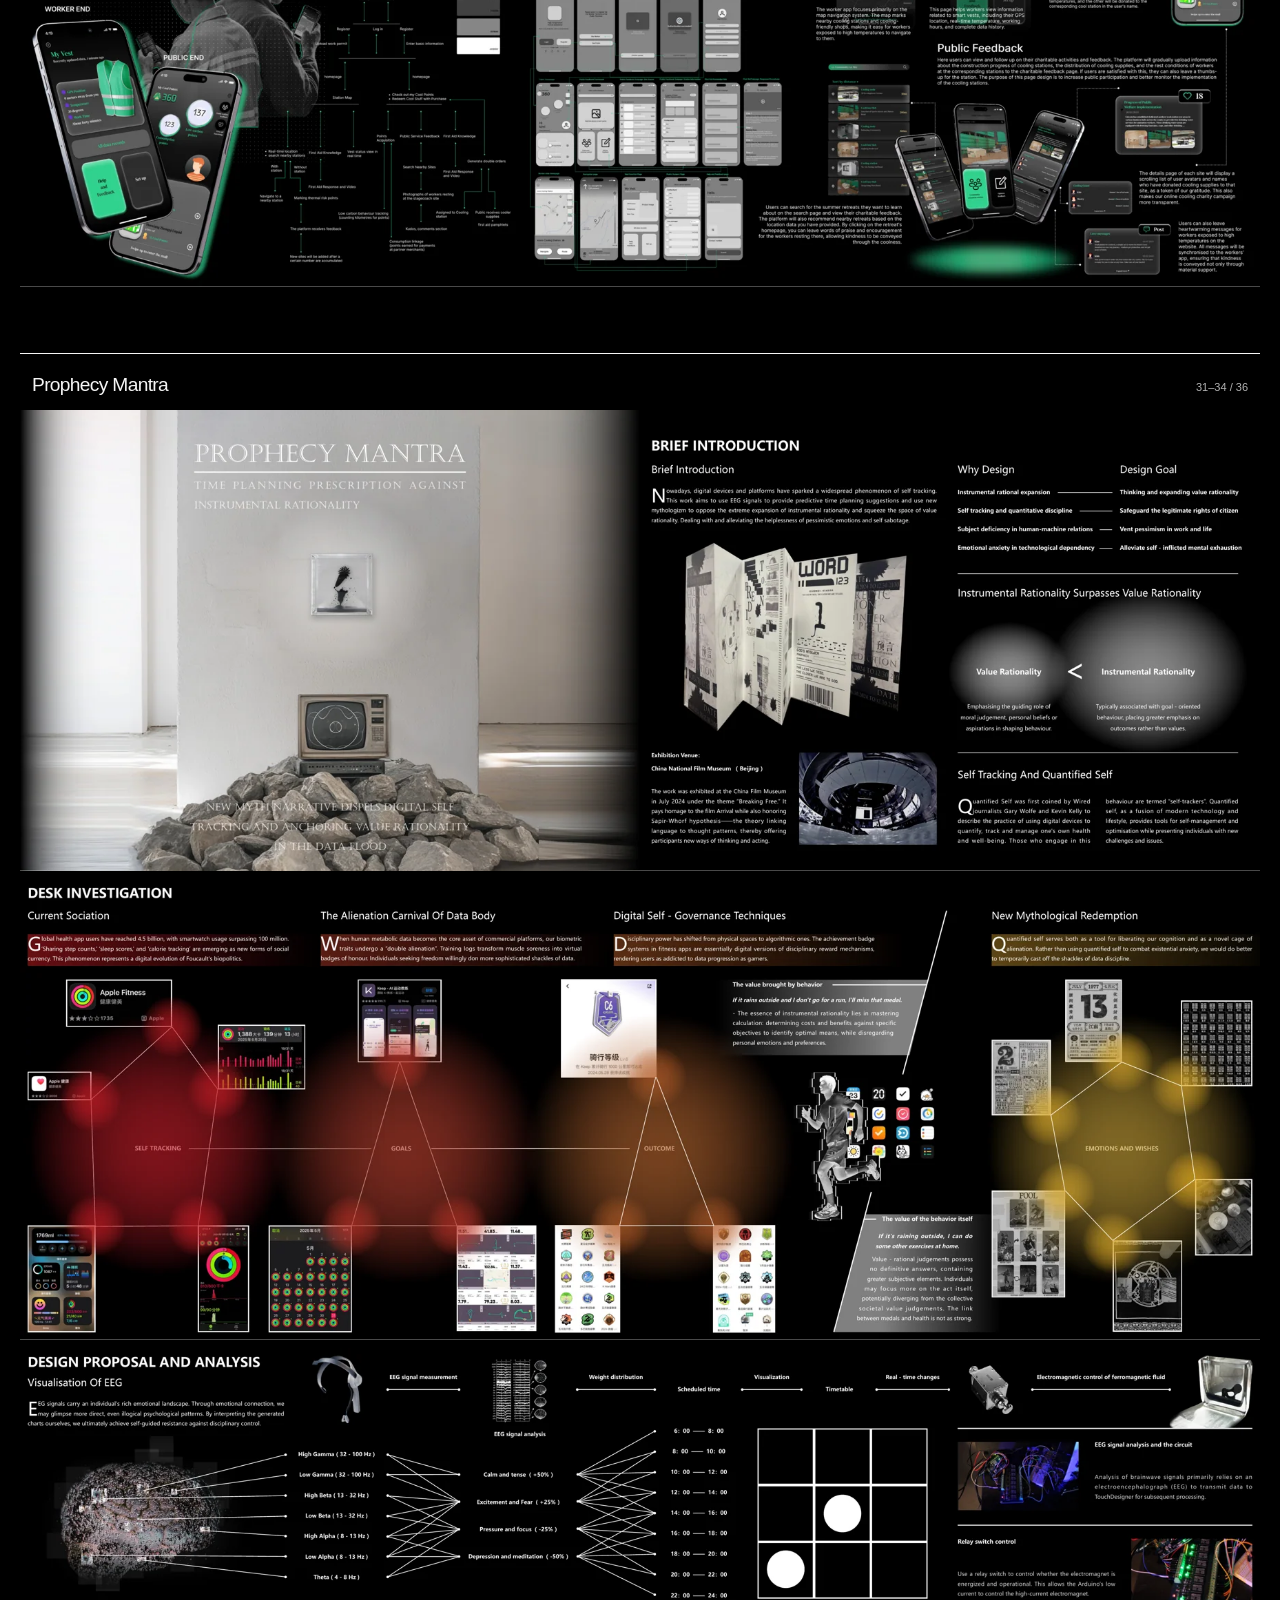
==== commit ff18ced7: "Add a video links menu and translate the project index label" ====
--- a/index.html
+++ b/index.html
@@ -10,8 +10,8 @@
   <meta property="og:type" content="website">
   <meta property="og:image" content="https://fengziqian0206.github.io/Portfolio/assets/social.jpg">
   <link rel="icon" href="data:,">
-  <link rel="stylesheet" href="styles.css?v=2">
-  <script src="app.js" defer></script>
+  <link rel="stylesheet" href="styles.css?v=3">
+  <script src="app.js?v=2" defer></script>
   <title>Feng Ziqian | Portfolio</title>
 </head>
 <body id="top">
@@ -19,7 +19,12 @@
   <header class="topbar">
     <a class="brand" href="#top" aria-label="Feng Ziqian，返回顶部">FENG ZIQIAN<span>Portfolio</span></a>
     <div class="tools">
-      <details class="index"><summary>项目目录</summary><nav aria-label="作品集项目目录"><a href="#from-signal-to-civilization"><span>From Signal to Civilization</span><small>01–08</small></a><a href="#firework-ruins"><span>Firework Ruins</span><small>09–14</small></a><a href="#virulent-beings"><span>Virulent Beings</span><small>15–20</small></a><a href="#urban-heat-exposure-risk"><span>Urban Heat Exposure Risk</span><small>21–30</small></a><a href="#prophecy-mantra"><span>Prophecy Mantra</span><small>31–34</small></a><a href="#the-realm-of-hybridity"><span>The Realm of Hybridity</span><small>35</small></a><a href="#jingmeng"><span>Jingmeng (Strange Dreamland)</span><small>36</small></a></nav></details>
+      <details class="menu video-links" name="header-menu"><summary>Video Links</summary><nav aria-label="Video links">
+        <a href="https://www.youtube.com/watch?v=ZtS8rGtBefc" target="_blank" rel="noopener noreferrer"><span>From Signal to Civilization</span><small>YouTube ↗</small></a>
+        <a href="https://www.youtube.com/watch?v=6v3ZGif4eAA" target="_blank" rel="noopener noreferrer"><span>Virulent Beings</span><small>YouTube ↗</small></a>
+        <a href="https://www.youtube.com/watch?v=9Xl-65xvT-c" target="_blank" rel="noopener noreferrer"><span>Jingmeng (Strange Dreamland)</span><small>YouTube ↗</small></a>
+      </nav></details>
+      <details class="menu index" name="header-menu"><summary>Project Index</summary><nav aria-label="Project index"><a href="#from-signal-to-civilization"><span>From Signal to Civilization</span><small>01–08</small></a><a href="#firework-ruins"><span>Firework Ruins</span><small>09–14</small></a><a href="#virulent-beings"><span>Virulent Beings</span><small>15–20</small></a><a href="#urban-heat-exposure-risk"><span>Urban Heat Exposure Risk</span><small>21–30</small></a><a href="#prophecy-mantra"><span>Prophecy Mantra</span><small>31–34</small></a><a href="#the-realm-of-hybridity"><span>The Realm of Hybridity</span><small>35</small></a><a href="#jingmeng"><span>Jingmeng (Strange Dreamland)</span><small>36</small></a></nav></details>
       <a class="download" href="assets/Ziqian_Feng_CV.pdf" download="Ziqian_Feng_CV.pdf">Download CV ↗</a>
     </div>
   </header>
--- a/styles.css
+++ b/styles.css
@@ -17,16 +17,16 @@
 .tools { display: flex; align-items: center; gap: 30px; font-size: 13px; }
 .download { white-space: nowrap; }
 .download:hover, .footer a:hover { text-decoration: underline; text-underline-offset: 5px; }
-.index { position: relative; }
-.index summary { list-style: none; display: flex; align-items: center; gap: 16px; min-height: 44px; }
-.index summary::-webkit-details-marker { display: none; }
-.index summary::after { content: '+'; font-size: 22px; font-weight: 400; }
-.index[open] summary::after { content: '−'; }
-.index nav { position: absolute; right: 0; top: 53px; width: min(430px, calc(100vw - 32px)); padding: 14px 24px; background: var(--paper); border: 1px solid var(--line); }
-.index nav a { display: grid; grid-template-columns: 1fr auto; align-items: center; gap: 20px; padding: 15px 0; border-bottom: 1px solid var(--line); font-size: 13px; line-height: 1.5; }
-.index nav a:last-child { border-bottom: 0; }
-.index nav a:hover { color: var(--ink); text-decoration: underline; text-underline-offset: 5px; }
-.index nav small { font-size: 11px; color: var(--muted); white-space: nowrap; }
+.menu { position: relative; }
+.menu summary { list-style: none; display: flex; align-items: center; gap: 16px; min-height: 44px; white-space: nowrap; }
+.menu summary::-webkit-details-marker { display: none; }
+.menu summary::after { content: '+'; font-size: 22px; font-weight: 400; }
+.menu[open] summary::after { content: '−'; }
+.menu nav { position: absolute; right: 0; top: 53px; width: min(430px, calc(100vw - 32px)); padding: 14px 24px; background: var(--paper); border: 1px solid var(--line); }
+.menu nav a { display: grid; grid-template-columns: 1fr auto; align-items: center; gap: 20px; padding: 15px 0; border-bottom: 1px solid var(--line); font-size: 13px; line-height: 1.5; }
+.menu nav a:last-child { border-bottom: 0; }
+.menu nav a:hover { color: var(--ink); text-decoration: underline; text-underline-offset: 5px; }
+.menu nav small { font-size: 11px; color: var(--muted); white-space: nowrap; }
 .intro { max-width: 1800px; margin: auto; padding: 48px 32px 42px; }
 h1 { font-size: clamp(44px, 5vw, 80px); line-height: 1.02; font-weight: 500; letter-spacing: -.065em; margin: 0; }
 main { max-width: 1800px; margin: auto; padding: 0 20px; }
@@ -65,8 +65,12 @@
   .brand { font-size: 13px; }
   .brand span { display: none; }
   .tools { gap: 18px; font-size: 12px; }
-  .index summary { gap: 8px; }
-  .index nav { right: -95px; top: 49px; }
+  html:has(.menu) { scroll-padding-top: 112px; }
+  .topbar:has(.menu) { height: 100px; flex-wrap: wrap; align-content: center; row-gap: 0; }
+  .topbar:has(.menu) .brand { line-height: 28px; }
+  .topbar:has(.menu) .tools { width: 100%; justify-content: space-between; gap: 12px; font-size: 11px; }
+  .menu summary { gap: 6px; }
+  .menu nav { position: fixed; top: 100px; left: 16px; right: 16px; width: auto; max-height: calc(100dvh - 116px); overflow: auto; }
   .intro { padding: 34px 16px 30px; }
   h1 { font-size: clamp(39px, 10vw, 64px); }
   main { padding: 0 8px; }
